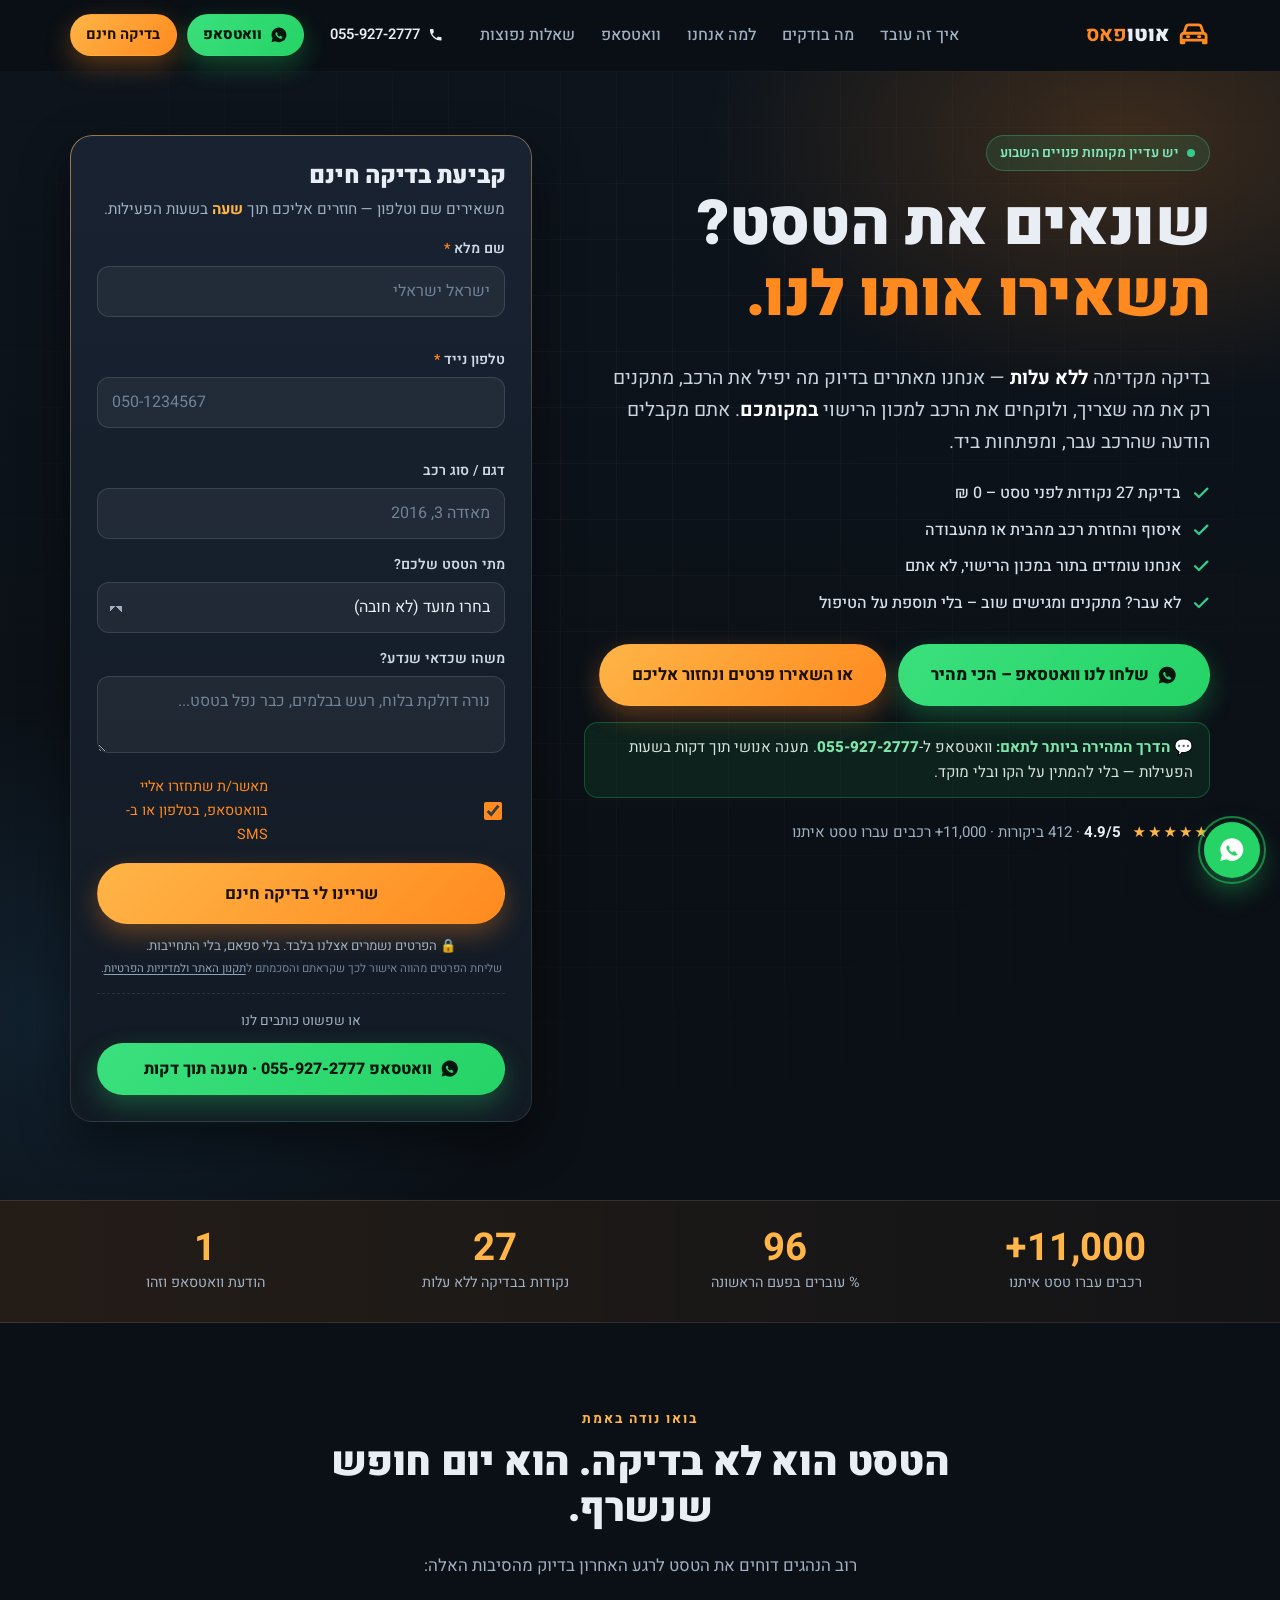
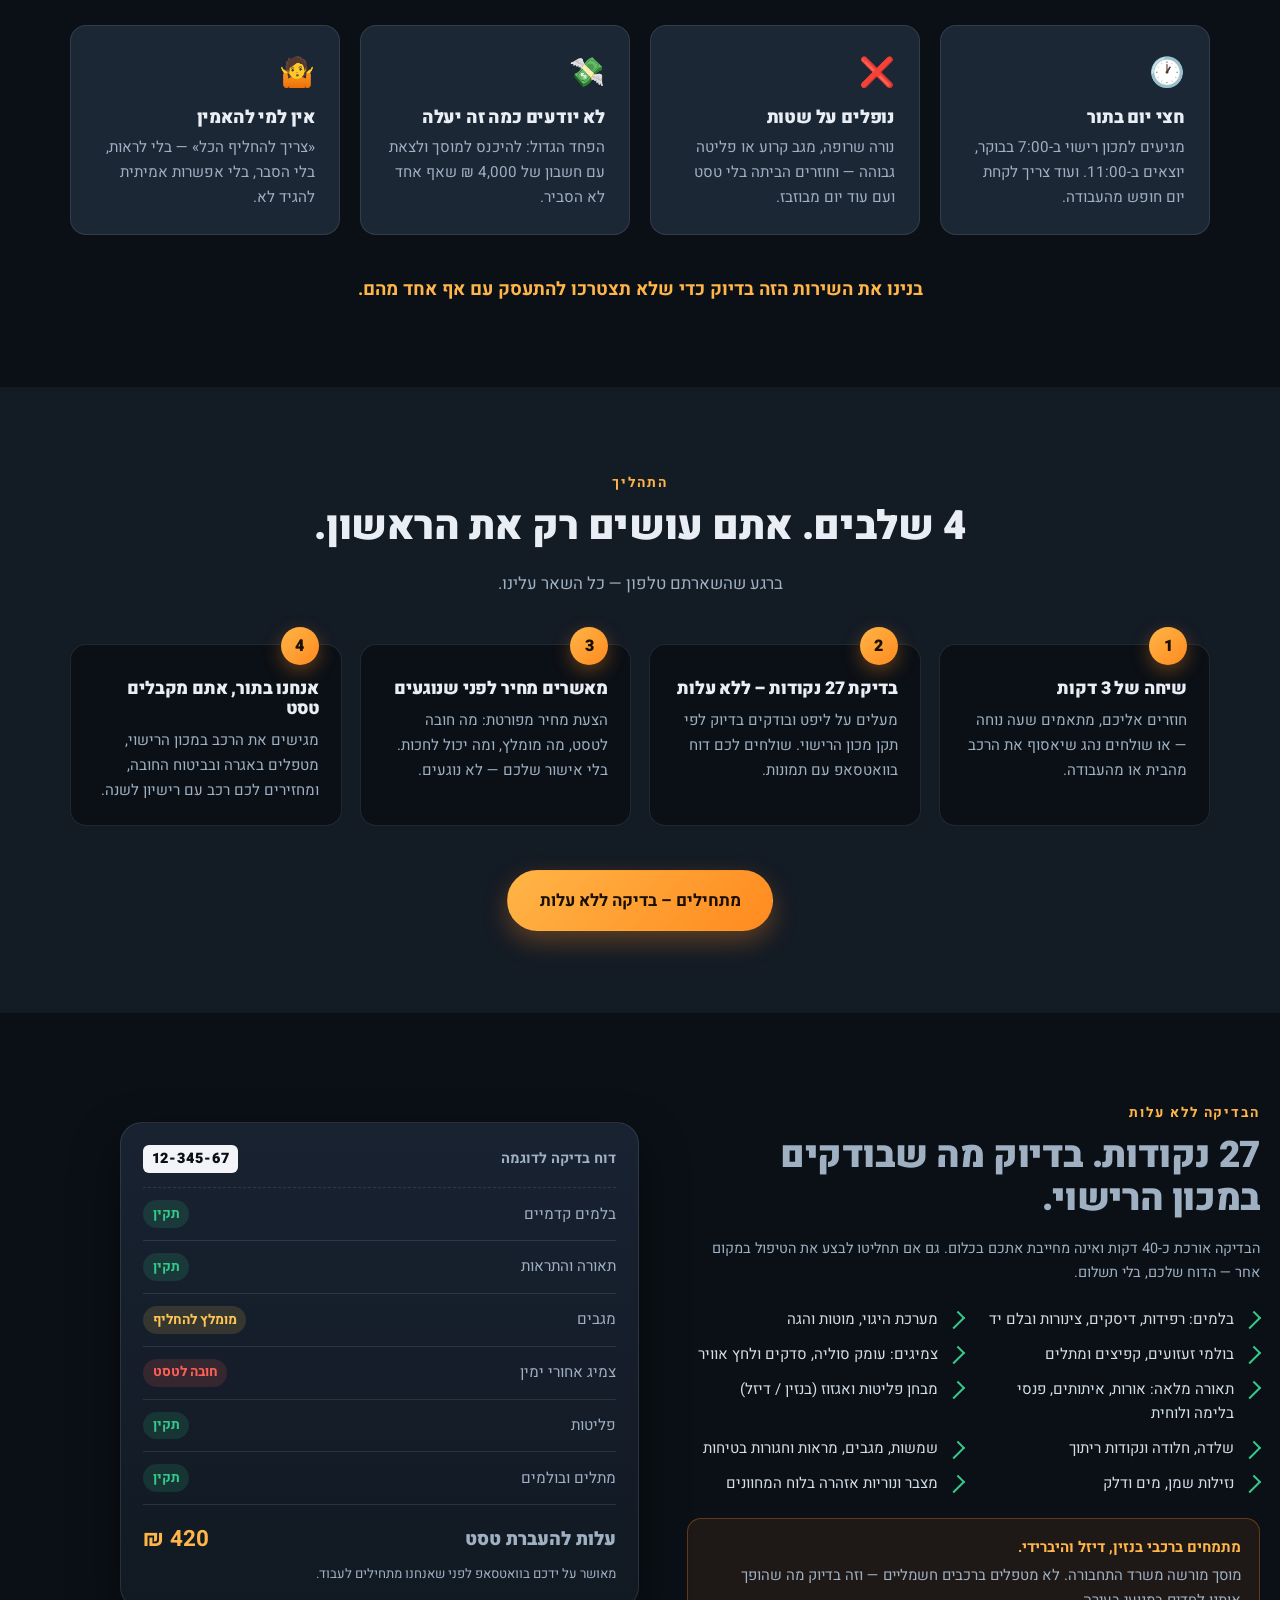
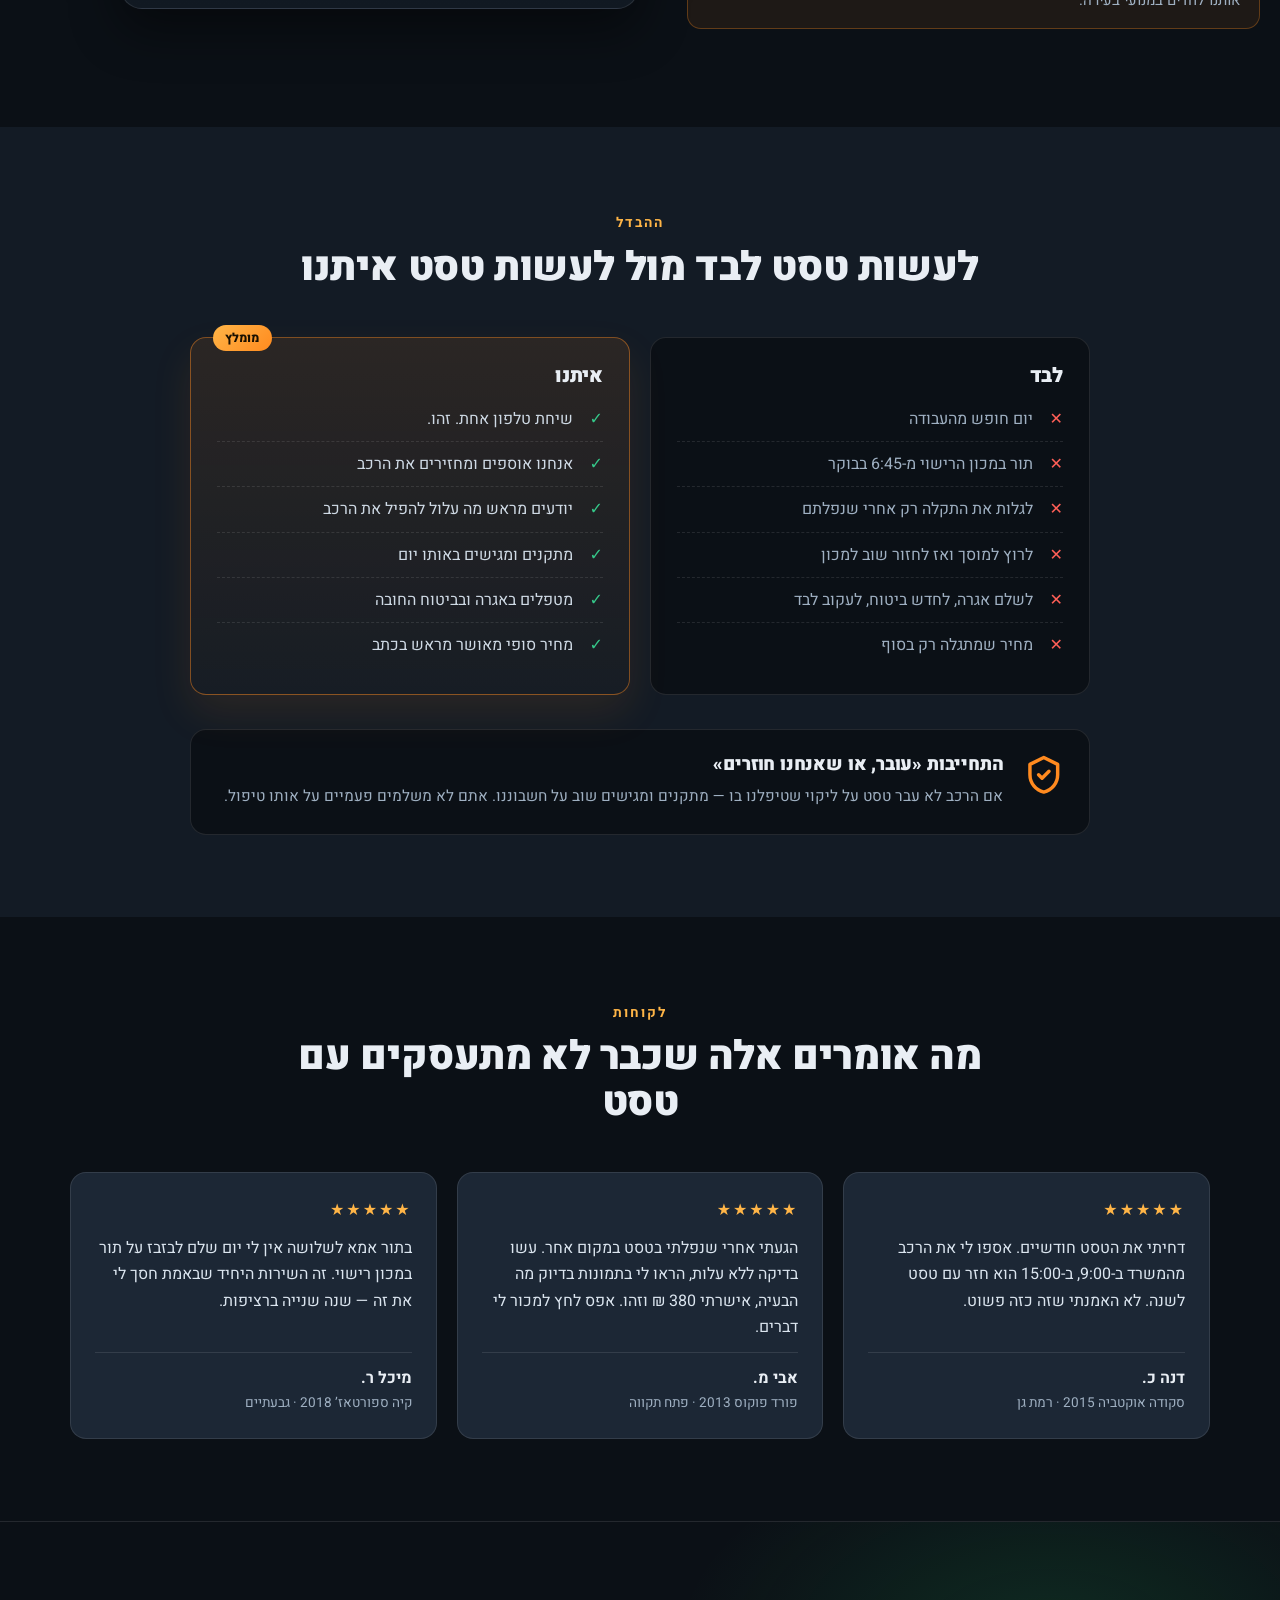
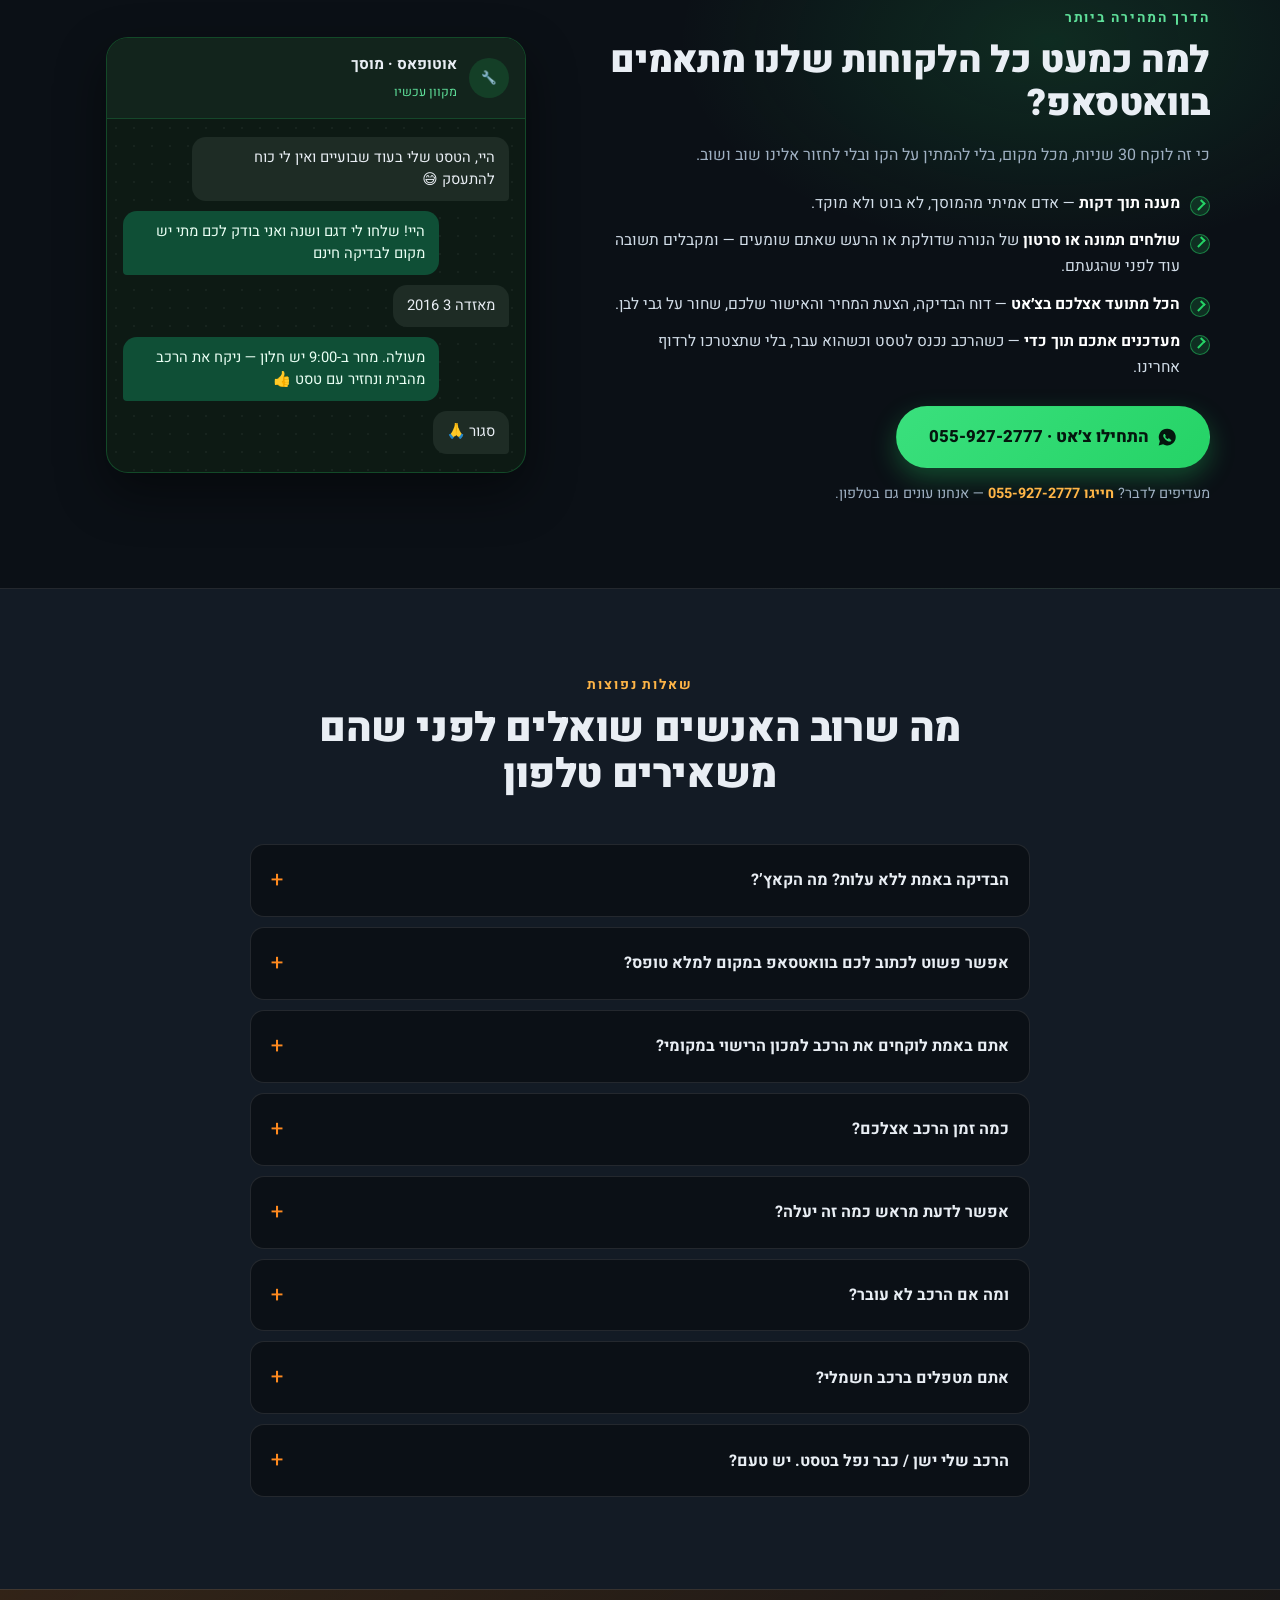
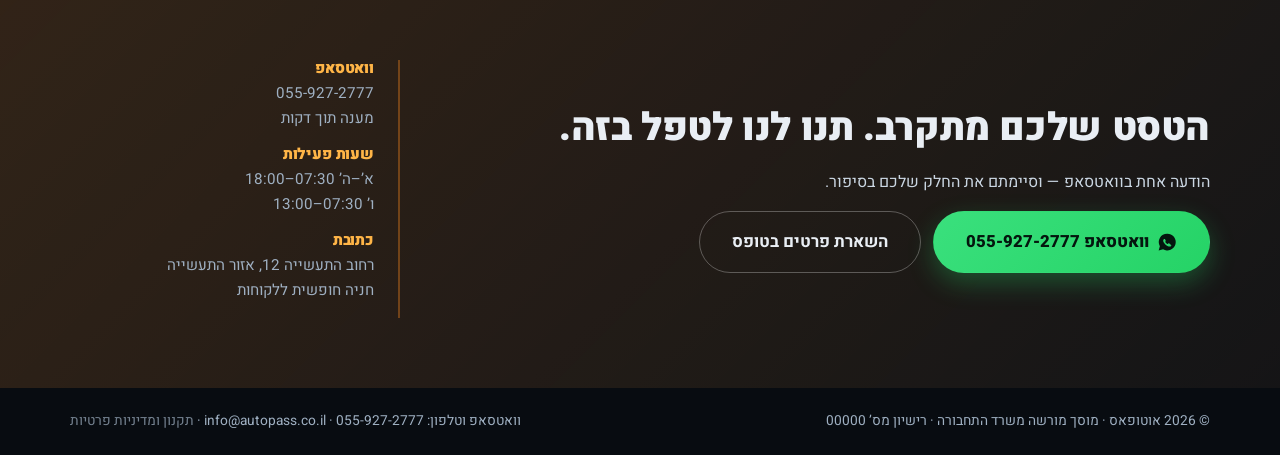
==== index.html @ b9b9d337 "תקנון ומדיניות פרטיות: מפעיל האתר כספק לידים בלבד - terms.html: 16 סעיפים — מהות השירות, היעדר יחסי " ====
<!DOCTYPE html>
<html lang="he" dir="rtl">
<head>
<meta charset="UTF-8">
<meta name="viewport" content="width=device-width, initial-scale=1.0">
<title>אוטופאס | מעבירים לך את הרכב טסט – בלי כאב ראש</title>
<meta name="description" content="בדיקה מקדימה לטסט ללא עלות. אנחנו מאתרים את התקלות, מתקנים ולוקחים את הרכב למכון הרישוי במקומך. אתה רק מקבל הודעה שהרכב עבר טסט.">
<link rel="canonical" href="https://carweb.online/">
<meta name="theme-color" content="#0b1016">
<meta property="og:title" content="אוטופאס | מעבירים לך את הרכב טסט – בלי כאב ראש">
<meta property="og:description" content="בדיקה מקדימה לטסט ללא עלות. אנחנו מטפלים בהכל, אתה מקבל רכב עם טסט לשנה.">
<meta property="og:type" content="website">
<meta property="og:locale" content="he_IL">
<meta property="og:url" content="https://carweb.online/">
<meta name="twitter:card" content="summary_large_image">
<link rel="preconnect" href="https://fonts.googleapis.com">
<link rel="preconnect" href="https://fonts.gstatic.com" crossorigin>
<link href="https://fonts.googleapis.com/css2?family=Heebo:wght@300;400;500;700;900&display=swap" rel="stylesheet">
<link rel="stylesheet" href="styles.css">
</head>
<body>

<!-- ===== HEADER ===== -->
<header class="header" id="header">
  <div class="container header__inner">
    <a href="#" class="logo" aria-label="אוטופאס - דף הבית">
      <svg class="logo__icon" viewBox="0 0 24 24" aria-hidden="true"><path d="M5 11l1.5-4.5A2 2 0 0 1 8.4 5h7.2a2 2 0 0 1 1.9 1.5L19 11m-14 0h14m-14 0a2 2 0 0 0-2 2v3h2m14-5a2 2 0 0 1 2 2v3h-2M5 16h14M5 16v2H3v-2m16 0v2h2v-2M7.5 13.5h1m7 0h1"/></svg>
      <span class="logo__text">אוטו<b>פאס</b></span>
    </a>
    <nav class="nav" id="nav">
      <a href="#how">איך זה עובד</a>
      <a href="#check">מה בודקים</a>
      <a href="#why">למה אנחנו</a>
      <a href="#whatsapp">וואטסאפ</a>
      <a href="#faq">שאלות נפוצות</a>
    </nav>
    <div class="header__actions">
      <a href="tel:+972559272777" class="btn btn--ghost btn--sm">
        <svg viewBox="0 0 24 24" aria-hidden="true"><path d="M6.6 10.8a15 15 0 0 0 6.6 6.6l2.2-2.2a1 1 0 0 1 1-.24 11.4 11.4 0 0 0 3.6.58 1 1 0 0 1 1 1V20a1 1 0 0 1-1 1A17 17 0 0 1 3 4a1 1 0 0 1 1-1h3.5a1 1 0 0 1 1 1c0 1.25.2 2.46.57 3.6a1 1 0 0 1-.25 1z"/></svg>
        055-927-2777
      </a>
      <a href="https://wa.me/972559272777?text=%D7%94%D7%99%D7%99%2C%20%D7%90%D7%A9%D7%9E%D7%97%20%D7%9C%D7%AA%D7%90%D7%9D%20%D7%91%D7%93%D7%99%D7%A7%D7%94%20%D7%9C%D7%A4%D7%A0%D7%99%20%D7%98%D7%A1%D7%98" target="_blank" rel="noopener" class="btn btn--wa btn--sm">
        <svg viewBox="0 0 24 24" aria-hidden="true"><path d="M12 2a10 10 0 0 0-8.6 15L2 22l5.2-1.4A10 10 0 1 0 12 2zm5.3 14.1c-.2.6-1.3 1.2-1.8 1.2-.5.1-1 .1-1.7-.1-.4-.1-.9-.3-1.5-.6a11 11 0 0 1-4.2-4c-.3-.5-.7-1.2-.7-2.2s.5-1.5.7-1.7c.2-.2.4-.3.6-.3h.5c.2 0 .4 0 .5.4l.7 1.7c.1.2 0 .4-.1.5l-.3.4c-.1.1-.2.3-.1.5.3.5.7 1.1 1.2 1.5.6.5 1.1.7 1.4.9.2.1.4.1.5-.1l.6-.7c.1-.2.3-.2.5-.1l1.6.8c.2.1.4.2.4.3.1.2.1.6-.1 1z"/></svg>
        וואטסאפ
      </a>
      <a href="#lead" class="btn btn--primary btn--sm">בדיקה חינם</a>
      <button class="nav-toggle" id="navToggle" aria-label="תפריט" aria-expanded="false"><span></span><span></span><span></span></button>
    </div>
  </div>
</header>

<!-- ===== HERO ===== -->
<section class="hero">
  <div class="hero__bg" aria-hidden="true"></div>
  <div class="container hero__inner">
    <div class="hero__copy">
      <span class="pill"><span class="pill__dot"></span> יש עדיין מקומות פנויים השבוע</span>
      <h1>שונאים את הטסט?<br><span class="hl">תשאירו אותו לנו.</span></h1>
      <p class="hero__sub">
        בדיקה מקדימה <b>ללא עלות</b> — אנחנו מאתרים בדיוק מה יפיל את הרכב, מתקנים רק את מה שצריך,
        ולוקחים את הרכב למכון הרישוי <b>במקומכם</b>. אתם מקבלים הודעה שהרכב עבר, ומפתחות ביד.
      </p>
      <ul class="hero__bullets">
        <li><svg viewBox="0 0 24 24" aria-hidden="true"><path d="M20 6L9 17l-5-5"/></svg> בדיקת 27 נקודות לפני טסט – 0 ₪</li>
        <li><svg viewBox="0 0 24 24" aria-hidden="true"><path d="M20 6L9 17l-5-5"/></svg> איסוף והחזרת רכב מהבית או מהעבודה</li>
        <li><svg viewBox="0 0 24 24" aria-hidden="true"><path d="M20 6L9 17l-5-5"/></svg> אנחנו עומדים בתור במכון הרישוי, לא אתם</li>
        <li><svg viewBox="0 0 24 24" aria-hidden="true"><path d="M20 6L9 17l-5-5"/></svg> לא עבר? מתקנים ומגישים שוב – בלי תוספת על הטיפול</li>
      </ul>
      <div class="hero__cta">
        <a href="https://wa.me/972559272777?text=%D7%94%D7%99%D7%99%2C%20%D7%90%D7%A9%D7%9E%D7%97%20%D7%9C%D7%AA%D7%90%D7%9D%20%D7%91%D7%93%D7%99%D7%A7%D7%94%20%D7%9C%D7%A4%D7%A0%D7%99%20%D7%98%D7%A1%D7%98" target="_blank" rel="noopener" class="btn btn--wa btn--lg">
          <svg viewBox="0 0 24 24" aria-hidden="true"><path d="M12 2a10 10 0 0 0-8.6 15L2 22l5.2-1.4A10 10 0 1 0 12 2zm5.3 14.1c-.2.6-1.3 1.2-1.8 1.2-.5.1-1 .1-1.7-.1-.4-.1-.9-.3-1.5-.6a11 11 0 0 1-4.2-4c-.3-.5-.7-1.2-.7-2.2s.5-1.5.7-1.7c.2-.2.4-.3.6-.3h.5c.2 0 .4 0 .5.4l.7 1.7c.1.2 0 .4-.1.5l-.3.4c-.1.1-.2.3-.1.5.3.5.7 1.1 1.2 1.5.6.5 1.1.7 1.4.9.2.1.4.1.5-.1l.6-.7c.1-.2.3-.2.5-.1l1.6.8c.2.1.4.2.4.3.1.2.1.6-.1 1z"/></svg>
          שלחו לנו וואטסאפ – הכי מהיר
        </a>
        <a href="#lead" class="btn btn--primary btn--lg">או השאירו פרטים ונחזור אליכם</a>
      </div>
      <p class="hero__wa-note">
        💬 <b>הדרך המהירה ביותר לתאם:</b> וואטסאפ ל-<a href="https://wa.me/972559272777?text=%D7%94%D7%99%D7%99%2C%20%D7%90%D7%A9%D7%9E%D7%97%20%D7%9C%D7%AA%D7%90%D7%9D%20%D7%91%D7%93%D7%99%D7%A7%D7%94%20%D7%9C%D7%A4%D7%A0%D7%99%20%D7%98%D7%A1%D7%98" target="_blank" rel="noopener">055-927-2777</a>.
        מענה אנושי תוך דקות בשעות הפעילות — בלי להמתין על הקו ובלי מוקד.
      </p>
      <div class="hero__trust">
        <div class="stars" aria-label="דירוג 4.9 מתוך 5">★★★★★</div>
        <span><b>4.9/5</b> · 412 ביקורות · 11,000+ רכבים עברו טסט איתנו</span>
      </div>
    </div>

    <!-- LEAD FORM -->
    <div class="card-form" id="lead">
      <div class="card-form__head">
        <h2>קביעת בדיקה חינם</h2>
        <p>משאירים שם וטלפון — חוזרים אליכם תוך <b>שעה</b> בשעות הפעילות.</p>
      </div>
      <form id="leadForm" novalidate>
        <div class="field">
          <label for="name">שם מלא <span>*</span></label>
          <input type="text" id="name" name="name" placeholder="ישראל ישראלי" autocomplete="name" required>
          <small class="err" data-err="name"></small>
        </div>
        <div class="field">
          <label for="phone">טלפון נייד <span>*</span></label>
          <input type="tel" id="phone" name="phone" placeholder="050-1234567" inputmode="tel" autocomplete="tel" required>
          <small class="err" data-err="phone"></small>
        </div>
        <div class="field">
          <label for="car">דגם / סוג רכב</label>
          <input type="text" id="car" name="car" placeholder="מאזדה 3, 2016">
        </div>
        <div class="field">
          <label for="month">מתי הטסט שלכם?</label>
          <select id="month" name="month">
            <option value="">בחרו מועד (לא חובה)</option>
            <option>החודש – דחוף</option>
            <option>החודש הבא</option>
            <option>בעוד 2-3 חודשים</option>
            <option>לא זוכר/ת</option>
          </select>
        </div>
        <div class="field">
          <label for="notes">משהו שכדאי שנדע?</label>
          <textarea id="notes" name="notes" rows="2" placeholder="נורה דולקת בלוח, רעש בבלמים, כבר נפל בטסט..."></textarea>
        </div>
        <label class="check">
          <input type="checkbox" id="consent" name="consent" checked>
          <span>מאשר/ת שתחזרו אליי בוואטסאפ, בטלפון או ב-SMS</span>
        </label>
        <button type="submit" class="btn btn--primary btn--block btn--lg" id="submitBtn">
          <span class="btn__label">שריינו לי בדיקה חינם</span>
          <span class="spinner" aria-hidden="true"></span>
        </button>
        <p class="form-note">🔒 הפרטים נשמרים אצלנו בלבד. בלי ספאם, בלי התחייבות.</p>
        <p class="form-legal">שליחת הפרטים מהווה אישור לכך שקראתם והסכמתם ל<a href="terms.html">תקנון האתר ולמדיניות הפרטיות</a>.</p>
        <div class="or-wa">
          <span class="or-wa__sep">או שפשוט כותבים לנו</span>
          <a href="https://wa.me/972559272777?text=%D7%94%D7%99%D7%99%2C%20%D7%90%D7%A9%D7%9E%D7%97%20%D7%9C%D7%AA%D7%90%D7%9D%20%D7%91%D7%93%D7%99%D7%A7%D7%94%20%D7%9C%D7%A4%D7%A0%D7%99%20%D7%98%D7%A1%D7%98" target="_blank" rel="noopener" class="btn btn--wa btn--block">
            <svg viewBox="0 0 24 24" aria-hidden="true"><path d="M12 2a10 10 0 0 0-8.6 15L2 22l5.2-1.4A10 10 0 1 0 12 2zm5.3 14.1c-.2.6-1.3 1.2-1.8 1.2-.5.1-1 .1-1.7-.1-.4-.1-.9-.3-1.5-.6a11 11 0 0 1-4.2-4c-.3-.5-.7-1.2-.7-2.2s.5-1.5.7-1.7c.2-.2.4-.3.6-.3h.5c.2 0 .4 0 .5.4l.7 1.7c.1.2 0 .4-.1.5l-.3.4c-.1.1-.2.3-.1.5.3.5.7 1.1 1.2 1.5.6.5 1.1.7 1.4.9.2.1.4.1.5-.1l.6-.7c.1-.2.3-.2.5-.1l1.6.8c.2.1.4.2.4.3.1.2.1.6-.1 1z"/></svg>
            וואטסאפ 055-927-2777 · מענה תוך דקות
          </a>
        </div>
      </form>
      <div class="form-success" id="formSuccess" hidden>
        <div class="form-success__icon"><svg viewBox="0 0 24 24" aria-hidden="true"><path d="M20 6L9 17l-5-5"/></svg></div>
        <h3>קיבלנו! 🎉</h3>
        <p>נציג שלנו יחזור אליכם תוך שעה בשעות הפעילות לתיאום הבדיקה.<br><b>רוצים תשובה כבר עכשיו?</b> כתבו לנו בוואטסאפ ונענה תוך דקות.</p>
        <a href="https://wa.me/972559272777?text=%D7%94%D7%99%D7%99%2C%20%D7%94%D7%A9%D7%90%D7%A8%D7%AA%D7%99%20%D7%A4%D7%A8%D7%98%D7%99%D7%9D%20%D7%91%D7%90%D7%AA%D7%A8%20%D7%95%D7%90%D7%A9%D7%9E%D7%97%20%D7%9C%D7%96%D7%A8%D7%96" target="_blank" rel="noopener" class="btn btn--wa btn--block">
          <svg viewBox="0 0 24 24" aria-hidden="true"><path d="M12 2a10 10 0 0 0-8.6 15L2 22l5.2-1.4A10 10 0 1 0 12 2zm5.3 14.1c-.2.6-1.3 1.2-1.8 1.2-.5.1-1 .1-1.7-.1-.4-.1-.9-.3-1.5-.6a11 11 0 0 1-4.2-4c-.3-.5-.7-1.2-.7-2.2s.5-1.5.7-1.7c.2-.2.4-.3.6-.3h.5c.2 0 .4 0 .5.4l.7 1.7c.1.2 0 .4-.1.5l-.3.4c-.1.1-.2.3-.1.5.3.5.7 1.1 1.2 1.5.6.5 1.1.7 1.4.9.2.1.4.1.5-.1l.6-.7c.1-.2.3-.2.5-.1l1.6.8c.2.1.4.2.4.3.1.2.1.6-.1 1z"/></svg>
          פתחו איתנו צ׳אט בוואטסאפ
        </a>
        <button class="btn btn--outline btn--sm" id="resetForm">שליחת פנייה נוספת</button>
      </div>
    </div>
  </div>
</section>

<!-- ===== TRUST BAR ===== -->
<section class="trustbar">
  <div class="container trustbar__grid">
    <div class="stat"><b data-count="11000">0</b><span>רכבים עברו טסט איתנו</span></div>
    <div class="stat"><b data-count="96">0</b><span>% עוברים בפעם הראשונה</span></div>
    <div class="stat"><b data-count="27">0</b><span>נקודות בבדיקה ללא עלות</span></div>
    <div class="stat"><b data-count="1">0</b><span>הודעת וואטסאפ וזהו</span></div>
  </div>
</section>

<!-- ===== PAIN ===== -->
<section class="section" id="pain">
  <div class="container">
    <div class="section__head">
      <span class="eyebrow">בואו נודה באמת</span>
      <h2>הטסט הוא לא בדיקה. הוא יום חופש שנשרף.</h2>
      <p>רוב הנהגים דוחים את הטסט לרגע האחרון בדיוק מהסיבות האלה:</p>
    </div>
    <div class="grid grid--4 reveal">
      <div class="pain-card">
        <span class="pain-card__emoji">🕐</span>
        <h3>חצי יום בתור</h3>
        <p>מגיעים למכון רישוי ב-7:00 בבוקר, יוצאים ב-11:00. ועוד צריך לקחת יום חופש מהעבודה.</p>
      </div>
      <div class="pain-card">
        <span class="pain-card__emoji">❌</span>
        <h3>נופלים על שטות</h3>
        <p>נורה שרופה, מגב קרוע או פליטה גבוהה — וחוזרים הביתה בלי טסט ועם עוד יום מבוזבז.</p>
      </div>
      <div class="pain-card">
        <span class="pain-card__emoji">💸</span>
        <h3>לא יודעים כמה זה יעלה</h3>
        <p>הפחד הגדול: להיכנס למוסך ולצאת עם חשבון של 4,000 ₪ שאף אחד לא הסביר.</p>
      </div>
      <div class="pain-card">
        <span class="pain-card__emoji">🤷</span>
        <h3>אין למי להאמין</h3>
        <p>&laquo;צריך להחליף הכל&raquo; — בלי לראות, בלי הסבר, בלי אפשרות אמיתית להגיד לא.</p>
      </div>
    </div>
    <p class="pain-punch">בנינו את השירות הזה בדיוק כדי שלא תצטרכו להתעסק עם אף אחד מהם.</p>
  </div>
</section>

<!-- ===== HOW IT WORKS ===== -->
<section class="section section--alt" id="how">
  <div class="container">
    <div class="section__head">
      <span class="eyebrow">התהליך</span>
      <h2>4 שלבים. אתם עושים רק את הראשון.</h2>
      <p>ברגע שהשארתם טלפון — כל השאר עלינו.</p>
    </div>
    <ol class="steps reveal">
      <li class="step">
        <span class="step__num">1</span>
        <h3>שיחה של 3 דקות</h3>
        <p>חוזרים אליכם, מתאמים שעה נוחה — או שולחים נהג שיאסוף את הרכב מהבית או מהעבודה.</p>
      </li>
      <li class="step">
        <span class="step__num">2</span>
        <h3>בדיקת 27 נקודות – ללא עלות</h3>
        <p>מעלים על ליפט ובודקים בדיוק לפי תקן מכון הרישוי. שולחים לכם דוח בוואטסאפ עם תמונות.</p>
      </li>
      <li class="step">
        <span class="step__num">3</span>
        <h3>מאשרים מחיר לפני שנוגעים</h3>
        <p>הצעת מחיר מפורטת: מה חובה לטסט, מה מומלץ, ומה יכול לחכות. בלי אישור שלכם — לא נוגעים.</p>
      </li>
      <li class="step">
        <span class="step__num">4</span>
        <h3>אנחנו בתור, אתם מקבלים טסט</h3>
        <p>מגישים את הרכב במכון הרישוי, מטפלים באגרה ובביטוח החובה, ומחזירים לכם רכב עם רישיון לשנה.</p>
      </li>
    </ol>
    <div class="center"><a href="#lead" class="btn btn--primary btn--lg">מתחילים – בדיקה ללא עלות</a></div>
  </div>
</section>

<!-- ===== WHAT WE CHECK ===== -->
<section class="section" id="check">
  <div class="container check">
    <div class="check__copy">
      <span class="eyebrow">הבדיקה ללא עלות</span>
      <h2>27 נקודות. בדיוק מה שבודקים במכון הרישוי.</h2>
      <p>הבדיקה אורכת כ-40 דקות ואינה מחייבת אתכם בכלום. גם אם תחליטו לבצע את הטיפול במקום אחר — הדוח שלכם, בלי תשלום.</p>
      <ul class="check__list">
        <li>בלמים: רפידות, דיסקים, צינורות ובלם יד</li>
        <li>מערכת היגוי, מוטות והגה</li>
        <li>בולמי זעזועים, קפיצים ומתלים</li>
        <li>צמיגים: עומק סוליה, סדקים ולחץ אוויר</li>
        <li>תאורה מלאה: אורות, איתותים, פנסי בלימה ולוחית</li>
        <li>מבחן פליטות ואגזוז (בנזין / דיזל)</li>
        <li>שלדה, חלודה ונקודות ריתוך</li>
        <li>שמשות, מגבים, מראות וחגורות בטיחות</li>
        <li>נזילות שמן, מים ודלק</li>
        <li>מצבר ונוריות אזהרה בלוח המחוונים</li>
      </ul>
      <div class="badge-note">
        <b>מתמחים ברכבי בנזין, דיזל והיברידי.</b>
        <span>מוסך מורשה משרד התחבורה. לא מטפלים ברכבים חשמליים — וזה בדיוק מה שהופך אותנו לחדים במנועי בעירה.</span>
      </div>
    </div>
    <div class="check__panel">
      <div class="report">
        <div class="report__head">
          <span>דוח בדיקה לדוגמה</span>
          <span class="report__plate">12-345-67</span>
        </div>
        <div class="report__row report__row--ok"><span>בלמים קדמיים</span><b>תקין</b></div>
        <div class="report__row report__row--ok"><span>תאורה והתראות</span><b>תקין</b></div>
        <div class="report__row report__row--warn"><span>מגבים</span><b>מומלץ להחליף</b></div>
        <div class="report__row report__row--bad"><span>צמיג אחורי ימין</span><b>חובה לטסט</b></div>
        <div class="report__row report__row--ok"><span>פליטות</span><b>תקין</b></div>
        <div class="report__row report__row--ok"><span>מתלים ובולמים</span><b>תקין</b></div>
        <div class="report__total">
          <span>עלות להעברת טסט</span>
          <b>420 ₪</b>
        </div>
        <p class="report__note">מאושר על ידכם בוואטסאפ לפני שאנחנו מתחילים לעבוד.</p>
      </div>
    </div>
  </div>
</section>

<!-- ===== COMPARE / WHY ===== -->
<section class="section section--alt" id="why">
  <div class="container">
    <div class="section__head">
      <span class="eyebrow">ההבדל</span>
      <h2>לעשות טסט לבד מול לעשות טסט איתנו</h2>
    </div>
    <div class="compare reveal">
      <div class="compare__col compare__col--bad">
        <h3>לבד</h3>
        <ul>
          <li>יום חופש מהעבודה</li>
          <li>תור במכון הרישוי מ-6:45 בבוקר</li>
          <li>לגלות את התקלה רק אחרי שנפלתם</li>
          <li>לרוץ למוסך ואז לחזור שוב למכון</li>
          <li>לשלם אגרה, לחדש ביטוח, לעקוב לבד</li>
          <li>מחיר שמתגלה רק בסוף</li>
        </ul>
      </div>
      <div class="compare__col compare__col--good">
        <span class="compare__tag">מומלץ</span>
        <h3>איתנו</h3>
        <ul>
          <li>שיחת טלפון אחת. זהו.</li>
          <li>אנחנו אוספים ומחזירים את הרכב</li>
          <li>יודעים מראש מה עלול להפיל את הרכב</li>
          <li>מתקנים ומגישים באותו יום</li>
          <li>מטפלים באגרה ובביטוח החובה</li>
          <li>מחיר סופי מאושר מראש בכתב</li>
        </ul>
      </div>
    </div>
    <div class="guarantee">
      <svg viewBox="0 0 24 24" aria-hidden="true"><path d="M12 2l8 4v6c0 5-3.4 8.8-8 10-4.6-1.2-8-5-8-10V6z"/><path d="M9 12l2 2 4-4"/></svg>
      <div>
        <h3>התחייבות &laquo;עובר, או שאנחנו חוזרים&raquo;</h3>
        <p>אם הרכב לא עבר טסט על ליקוי שטיפלנו בו — מתקנים ומגישים שוב על חשבוננו. אתם לא משלמים פעמיים על אותו טיפול.</p>
      </div>
    </div>
  </div>
</section>

<!-- ===== TESTIMONIALS ===== -->
<section class="section" id="reviews">
  <div class="container">
    <div class="section__head">
      <span class="eyebrow">לקוחות</span>
      <h2>מה אומרים אלה שכבר לא מתעסקים עם טסט</h2>
    </div>
    <div class="grid grid--3 reveal">
      <figure class="quote">
        <div class="stars">★★★★★</div>
        <blockquote>דחיתי את הטסט חודשיים. אספו לי את הרכב מהמשרד ב-9:00, ב-15:00 הוא חזר עם טסט לשנה. לא האמנתי שזה כזה פשוט.</blockquote>
        <figcaption><b>דנה כ.</b><span>סקודה אוקטביה 2015 · רמת גן</span></figcaption>
      </figure>
      <figure class="quote">
        <div class="stars">★★★★★</div>
        <blockquote>הגעתי אחרי שנפלתי בטסט במקום אחר. עשו בדיקה ללא עלות, הראו לי בתמונות בדיוק מה הבעיה, אישרתי 380 ₪ וזהו. אפס לחץ למכור לי דברים.</blockquote>
        <figcaption><b>אבי מ.</b><span>פורד פוקוס 2013 · פתח תקווה</span></figcaption>
      </figure>
      <figure class="quote">
        <div class="stars">★★★★★</div>
        <blockquote>בתור אמא לשלושה אין לי יום שלם לבזבז על תור במכון רישוי. זה השירות היחיד שבאמת חסך לי את זה — שנה שנייה ברציפות.</blockquote>
        <figcaption><b>מיכל ר.</b><span>קיה ספורטאז&rsquo; 2018 · גבעתיים</span></figcaption>
      </figure>
    </div>
  </div>
</section>

<!-- ===== WHATSAPP ===== -->
<section class="section wa-section" id="whatsapp">
  <div class="container wa-band">
    <div class="wa-band__copy">
      <span class="eyebrow eyebrow--wa">הדרך המהירה ביותר</span>
      <h2>למה כמעט כל הלקוחות שלנו מתאמים בוואטסאפ?</h2>
      <p>כי זה לוקח 30 שניות, מכל מקום, בלי להמתין על הקו ובלי לחזור אלינו שוב ושוב.</p>
      <ul class="wa-band__list">
        <li><b>מענה תוך דקות</b> — אדם אמיתי מהמוסך, לא בוט ולא מוקד.</li>
        <li><b>שולחים תמונה או סרטון</b> של הנורה שדולקת או הרעש שאתם שומעים — ומקבלים תשובה עוד לפני שהגעתם.</li>
        <li><b>הכל מתועד אצלכם בצ׳אט</b> — דוח הבדיקה, הצעת המחיר והאישור שלכם, שחור על גבי לבן.</li>
        <li><b>מעדכנים אתכם תוך כדי</b> — כשהרכב נכנס לטסט וכשהוא עבר, בלי שתצטרכו לרדוף אחרינו.</li>
      </ul>
      <a href="https://wa.me/972559272777?text=%D7%94%D7%99%D7%99%2C%20%D7%90%D7%A9%D7%9E%D7%97%20%D7%9C%D7%AA%D7%90%D7%9D%20%D7%91%D7%93%D7%99%D7%A7%D7%94%20%D7%9C%D7%A4%D7%A0%D7%99%20%D7%98%D7%A1%D7%98" target="_blank" rel="noopener" class="btn btn--wa btn--lg">
        <svg viewBox="0 0 24 24" aria-hidden="true"><path d="M12 2a10 10 0 0 0-8.6 15L2 22l5.2-1.4A10 10 0 1 0 12 2zm5.3 14.1c-.2.6-1.3 1.2-1.8 1.2-.5.1-1 .1-1.7-.1-.4-.1-.9-.3-1.5-.6a11 11 0 0 1-4.2-4c-.3-.5-.7-1.2-.7-2.2s.5-1.5.7-1.7c.2-.2.4-.3.6-.3h.5c.2 0 .4 0 .5.4l.7 1.7c.1.2 0 .4-.1.5l-.3.4c-.1.1-.2.3-.1.5.3.5.7 1.1 1.2 1.5.6.5 1.1.7 1.4.9.2.1.4.1.5-.1l.6-.7c.1-.2.3-.2.5-.1l1.6.8c.2.1.4.2.4.3.1.2.1.6-.1 1z"/></svg>
        התחילו צ׳אט · 055-927-2777
      </a>
      <p class="wa-band__note">מעדיפים לדבר? <a href="tel:+972559272777">חייגו 055-927-2777</a> — אנחנו עונים גם בטלפון.</p>
    </div>

    <div class="wa-chat" aria-hidden="true">
      <div class="wa-chat__head">
        <span class="wa-chat__avatar">🔧</span>
        <div>
          <b>אוטופאס · מוסך</b>
          <span>מקוון עכשיו</span>
        </div>
      </div>
      <div class="wa-chat__body">
        <div class="bubble bubble--in">היי, הטסט שלי בעוד שבועיים ואין לי כוח להתעסק 😅</div>
        <div class="bubble bubble--out">היי! שלחו לי דגם ושנה ואני בודק לכם מתי יש מקום לבדיקה חינם</div>
        <div class="bubble bubble--in">מאזדה 3 2016</div>
        <div class="bubble bubble--out">מעולה. מחר ב-9:00 יש חלון — ניקח את הרכב מהבית ונחזיר עם טסט 👍</div>
        <div class="bubble bubble--in">סגור 🙏</div>
      </div>
    </div>
  </div>
</section>

<!-- ===== FAQ ===== -->
<section class="section section--alt" id="faq">
  <div class="container container--narrow">
    <div class="section__head">
      <span class="eyebrow">שאלות נפוצות</span>
      <h2>מה שרוב האנשים שואלים לפני שהם משאירים טלפון</h2>
    </div>
    <div class="faq">
      <details>
        <summary>הבדיקה באמת ללא עלות? מה הקאץ&rsquo;?</summary>
        <p>כן, 0 ₪ ובלי התחייבות. אנחנו מרוויחים רק אם תבחרו שנבצע את התיקון. אם תחליטו לקחת את הדוח וללכת למוסך אחר — זו זכותכם המלאה, והדוח נשאר שלכם.</p>
      </details>
      <details>
        <summary>אפשר פשוט לכתוב לכם בוואטסאפ במקום למלא טופס?</summary>
        <p>בהחלט, וזו גם הדרך הכי מהירה. שלחו הודעה ל-<a href="https://wa.me/972559272777?text=%D7%94%D7%99%D7%99%2C%20%D7%90%D7%A9%D7%9E%D7%97%20%D7%9C%D7%AA%D7%90%D7%9D%20%D7%91%D7%93%D7%99%D7%A7%D7%94%20%D7%9C%D7%A4%D7%A0%D7%99%20%D7%98%D7%A1%D7%98" target="_blank" rel="noopener">055-927-2777</a> עם דגם הרכב ושנת הייצור, ותקבלו מאיתנו מועד לבדיקה תוך דקות. אפשר גם לצרף תמונה של נורית אזהרה או סרטון של רעש חריג — נדע להגיד לכם מה זה עוד לפני שהגעתם.</p>
      </details>
      <details>
        <summary>אתם באמת לוקחים את הרכב למכון הרישוי במקומי?</summary>
        <p>כן. אנחנו מגישים את הרכב לטסט, עומדים בתור ומטפלים בבירוקרטיה, כולל תשלום האגרה וחידוש ביטוח החובה במידת הצורך. אתם מקבלים עדכון בוואטסאפ ברגע שהרכב עבר.</p>
      </details>
      <details>
        <summary>כמה זמן הרכב אצלכם?</summary>
        <p>ברוב המקרים יום עבודה אחד. בבדיקה בלבד — כ-40 דקות ואתם ממשיכים הלאה. אם נדרש חלק שצריך להזמין, נעדכן מראש בזמן המדויק.</p>
      </details>
      <details>
        <summary>אפשר לדעת מראש כמה זה יעלה?</summary>
        <p>תמיד. אחרי הבדיקה תקבלו הצעת מחיר מפורטת בוואטסאפ, מחולקת ל&laquo;חובה לטסט&raquo; ו&laquo;מומלץ אבל יכול לחכות&raquo;. לא מתחילים לעבוד בלי אישור שלכם.</p>
      </details>
      <details>
        <summary>ומה אם הרכב לא עובר?</summary>
        <p>אם הרכב נפל על ליקוי שטיפלנו בו — מתקנים ומגישים שוב בלי חיוב נוסף על אותו טיפול. אם התגלה ליקוי חדש שלא היה בבדיקה, נעדכן ונאשר איתכם לפני כל פעולה.</p>
      </details>
      <details>
        <summary>אתם מטפלים ברכב חשמלי?</summary>
        <p>לא. אנחנו מתמחים ברכבי בנזין, דיזל והיברידי בלבד — וזה בדיוק מה שמאפשר לנו להיות מדויקים ומהירים במנועי בעירה.</p>
      </details>
      <details>
        <summary>הרכב שלי ישן / כבר נפל בטסט. יש טעם?</summary>
        <p>דווקא אז הכי כדאי. רוב הרכבים שנופלים, נופלים על ליקויים זולים לתיקון. נעשה בדיקה ללא עלות ונגיד לכם בכנות אם שווה להשקיע — גם אם התשובה היא &laquo;לא&raquo;.</p>
      </details>
    </div>
  </div>
</section>

<!-- ===== FINAL CTA ===== -->
<section class="finalcta">
  <div class="container finalcta__inner">
    <div>
      <h2>הטסט שלכם מתקרב. תנו לנו לטפל בזה.</h2>
      <p>הודעה אחת בוואטסאפ — וסיימתם את החלק שלכם בסיפור.</p>
      <div class="finalcta__actions">
        <a href="https://wa.me/972559272777?text=%D7%94%D7%99%D7%99%2C%20%D7%90%D7%A9%D7%9E%D7%97%20%D7%9C%D7%AA%D7%90%D7%9D%20%D7%91%D7%93%D7%99%D7%A7%D7%94%20%D7%9C%D7%A4%D7%A0%D7%99%20%D7%98%D7%A1%D7%98" class="btn btn--wa btn--lg" target="_blank" rel="noopener">
          <svg viewBox="0 0 24 24" aria-hidden="true"><path d="M12 2a10 10 0 0 0-8.6 15L2 22l5.2-1.4A10 10 0 1 0 12 2zm5.3 14.1c-.2.6-1.3 1.2-1.8 1.2-.5.1-1 .1-1.7-.1-.4-.1-.9-.3-1.5-.6a11 11 0 0 1-4.2-4c-.3-.5-.7-1.2-.7-2.2s.5-1.5.7-1.7c.2-.2.4-.3.6-.3h.5c.2 0 .4 0 .5.4l.7 1.7c.1.2 0 .4-.1.5l-.3.4c-.1.1-.2.3-.1.5.3.5.7 1.1 1.2 1.5.6.5 1.1.7 1.4.9.2.1.4.1.5-.1l.6-.7c.1-.2.3-.2.5-.1l1.6.8c.2.1.4.2.4.3.1.2.1.6-.1 1z"/></svg>
          וואטסאפ 055-927-2777
        </a>
        <a href="#lead" class="btn btn--outline btn--lg">השארת פרטים בטופס</a>
      </div>
    </div>
    <div class="finalcta__hours">
      <h3>וואטסאפ</h3>
      <p><a href="https://wa.me/972559272777?text=%D7%94%D7%99%D7%99%2C%20%D7%90%D7%A9%D7%9E%D7%97%20%D7%9C%D7%AA%D7%90%D7%9D%20%D7%91%D7%93%D7%99%D7%A7%D7%94%20%D7%9C%D7%A4%D7%A0%D7%99%20%D7%98%D7%A1%D7%98" target="_blank" rel="noopener">055-927-2777</a><br>מענה תוך דקות</p>
      <h3>שעות פעילות</h3>
      <p>א&rsquo;–ה&rsquo; 07:30–18:00<br>ו&rsquo; 07:30–13:00</p>
      <h3>כתובת</h3>
      <p>רחוב התעשייה 12, אזור התעשייה<br>חניה חופשית ללקוחות</p>
    </div>
  </div>
</section>

<footer class="footer">
  <div class="container footer__inner">
    <span>© <span id="year">2026</span> אוטופאס · מוסך מורשה משרד התחבורה · רישיון מס&rsquo; 00000</span>
    <span>וואטסאפ וטלפון: <a href="tel:+972559272777">055-927-2777</a> · <a href="mailto:info@autopass.co.il">info@autopass.co.il</a> · <a href="terms.html" class="footer__legal">תקנון ומדיניות פרטיות</a></span>
  </div>
</footer>

<a class="wa-float" href="https://wa.me/972559272777?text=%D7%94%D7%99%D7%99%2C%20%D7%90%D7%A9%D7%9E%D7%97%20%D7%9C%D7%AA%D7%90%D7%9D%20%D7%91%D7%93%D7%99%D7%A7%D7%94%20%D7%9C%D7%A4%D7%A0%D7%99%20%D7%98%D7%A1%D7%98" target="_blank" rel="noopener" aria-label="שליחת הודעה בוואטסאפ">
  <svg viewBox="0 0 24 24" aria-hidden="true"><path d="M12 2a10 10 0 0 0-8.6 15L2 22l5.2-1.4A10 10 0 1 0 12 2zm5.3 14.1c-.2.6-1.3 1.2-1.8 1.2-.5.1-1 .1-1.7-.1-.4-.1-.9-.3-1.5-.6a11 11 0 0 1-4.2-4c-.3-.5-.7-1.2-.7-2.2s.5-1.5.7-1.7c.2-.2.4-.3.6-.3h.5c.2 0 .4 0 .5.4l.7 1.7c.1.2 0 .4-.1.5l-.3.4c-.1.1-.2.3-.1.5.3.5.7 1.1 1.2 1.5.6.5 1.1.7 1.4.9.2.1.4.1.5-.1l.6-.7c.1-.2.3-.2.5-.1l1.6.8c.2.1.4.2.4.3.1.2.1.6-.1 1z"/></svg>
</a>

<div class="mobile-bar">
  <a href="https://wa.me/972559272777?text=%D7%94%D7%99%D7%99%2C%20%D7%90%D7%A9%D7%9E%D7%97%20%D7%9C%D7%AA%D7%90%D7%9D%20%D7%91%D7%93%D7%99%D7%A7%D7%94%20%D7%9C%D7%A4%D7%A0%D7%99%20%D7%98%D7%A1%D7%98" target="_blank" rel="noopener" class="btn btn--wa mobile-bar__main">
    <svg viewBox="0 0 24 24" aria-hidden="true"><path d="M12 2a10 10 0 0 0-8.6 15L2 22l5.2-1.4A10 10 0 1 0 12 2zm5.3 14.1c-.2.6-1.3 1.2-1.8 1.2-.5.1-1 .1-1.7-.1-.4-.1-.9-.3-1.5-.6a11 11 0 0 1-4.2-4c-.3-.5-.7-1.2-.7-2.2s.5-1.5.7-1.7c.2-.2.4-.3.6-.3h.5c.2 0 .4 0 .5.4l.7 1.7c.1.2 0 .4-.1.5l-.3.4c-.1.1-.2.3-.1.5.3.5.7 1.1 1.2 1.5.6.5 1.1.7 1.4.9.2.1.4.1.5-.1l.6-.7c.1-.2.3-.2.5-.1l1.6.8c.2.1.4.2.4.3.1.2.1.6-.1 1z"/></svg>
    וואטסאפ · מענה מיידי
  </a>
  <a href="tel:+972559272777" class="btn btn--outline" aria-label="חייגו 055-927-2777">📞</a>
  <a href="#lead" class="btn btn--primary">בדיקה חינם</a>
</div>

<script src="script.js"></script>
</body>
</html>
---- styles.css ----
/* ==========  AutoPass landing page  ========== */
:root{
  --ink:#0b1016;
  --ink-2:#131b25;
  --ink-3:#1c2735;
  --line:rgba(255,255,255,.10);
  --txt:#e9eef4;
  --txt-mute:#9fb0c2;
  --brand:#ff8a1f;
  --brand-2:#ffb547;
  --brand-ink:#1a1000;
  --ok:#35c98a;
  --warn:#ffc555;
  --bad:#ff5f57;
  --radius:16px;
  --radius-lg:22px;
  --shadow:0 20px 50px rgba(0,0,0,.45);
  --max:1180px;
}

*{box-sizing:border-box}
html{scroll-behavior:smooth}
body{
  margin:0;
  font-family:"Heebo",system-ui,"Segoe UI",Arial,sans-serif;
  background:var(--ink);
  color:var(--txt);
  line-height:1.65;
  -webkit-font-smoothing:antialiased;
}
img{max-width:100%}
a{color:inherit;text-decoration:none}
h1,h2,h3{line-height:1.15;margin:0 0 .5em;font-weight:900;letter-spacing:-.01em}
p{margin:0 0 1em}
ul,ol{margin:0;padding:0;list-style:none}
svg{width:1em;height:1em;fill:none;stroke:currentColor;stroke-width:2;stroke-linecap:round;stroke-linejoin:round}

.container{width:100%;max-width:var(--max);margin-inline:auto;padding-inline:20px}
.container--narrow{max-width:820px}
.center{text-align:center}
.eyebrow{
  display:inline-block;color:var(--brand-2);font-weight:700;font-size:.85rem;
  letter-spacing:.14em;margin-bottom:.6rem;
}
.hl{color:var(--brand)}

/* ---------- buttons ---------- */
.btn{
  --bg:transparent;--fg:var(--txt);--bd:transparent;
  display:inline-flex;align-items:center;justify-content:center;gap:.5em;
  background:var(--bg);color:var(--fg);border:1.5px solid var(--bd);
  padding:.75em 1.4em;border-radius:999px;font:inherit;font-weight:700;
  cursor:pointer;transition:transform .15s ease,box-shadow .2s ease,background .2s ease,opacity .2s;
  white-space:nowrap;
}
.btn svg{width:1.05em;height:1.05em;fill:currentColor;stroke:none}
.btn:hover{transform:translateY(-2px)}
.btn:active{transform:translateY(0)}
.btn--primary{
  --bg:linear-gradient(135deg,var(--brand-2),var(--brand));--fg:var(--brand-ink);
  box-shadow:0 10px 26px rgba(255,138,31,.32);
}
.btn--primary:hover{box-shadow:0 16px 34px rgba(255,138,31,.45)}
.btn--outline{--bd:rgba(255,255,255,.28);--fg:var(--txt)}
.btn--outline:hover{--bd:var(--brand);color:var(--brand-2)}
.btn--ghost{--fg:var(--txt);font-weight:600}
.btn--ghost:hover{color:var(--brand-2)}
.btn--sm{padding:.55em 1.05em;font-size:.92rem}
.btn--lg{padding:.95em 1.9em;font-size:1.05rem}
.btn--block{width:100%}
.btn[disabled]{opacity:.65;cursor:default;transform:none}

/* ---------- header ---------- */
.header{
  position:sticky;top:0;z-index:60;
  background:rgba(11,16,22,.72);backdrop-filter:blur(14px);
  border-bottom:1px solid transparent;transition:border-color .3s,background .3s;
}
.header.is-stuck{border-bottom-color:var(--line);background:rgba(11,16,22,.94)}
.header__inner{display:flex;align-items:center;gap:20px;height:70px}
.logo{display:flex;align-items:center;gap:.5rem;font-size:1.3rem;font-weight:900}
.logo__icon{width:1.6em;height:1.6em;color:var(--brand)}
.logo__text b{color:var(--brand)}
.nav{display:flex;gap:26px;margin-inline-start:auto;font-weight:500;color:var(--txt-mute)}
.nav a{position:relative;padding:4px 0;transition:color .2s}
.nav a:hover{color:var(--txt)}
.nav a::after{content:"";position:absolute;inset-inline:0;bottom:0;height:2px;background:var(--brand);transform:scaleX(0);transition:transform .2s}
.nav a:hover::after{transform:scaleX(1)}
.header__actions{display:flex;align-items:center;gap:10px;margin-inline-start:auto}
.nav+.header__actions{margin-inline-start:0}
.nav-toggle{display:none;flex-direction:column;gap:5px;background:none;border:0;padding:8px;cursor:pointer}
.nav-toggle span{display:block;width:22px;height:2px;background:var(--txt);border-radius:2px;transition:.25s}
.nav-toggle[aria-expanded="true"] span:nth-child(1){transform:translateY(7px) rotate(45deg)}
.nav-toggle[aria-expanded="true"] span:nth-child(2){opacity:0}
.nav-toggle[aria-expanded="true"] span:nth-child(3){transform:translateY(-7px) rotate(-45deg)}

/* ---------- hero ---------- */
.hero{position:relative;overflow:hidden;padding:64px 0 78px}
.hero__bg{
  position:absolute;inset:0;z-index:0;
  background:
    radial-gradient(680px 420px at 88% 6%,rgba(255,138,31,.20),transparent 62%),
    radial-gradient(760px 520px at 6% 84%,rgba(53,140,201,.14),transparent 60%),
    linear-gradient(180deg,#0d141c,#0b1016 70%);
}
.hero__bg::after{
  content:"";position:absolute;inset:0;opacity:.35;
  background-image:linear-gradient(var(--line) 1px,transparent 1px),linear-gradient(90deg,var(--line) 1px,transparent 1px);
  background-size:56px 56px;
  mask-image:radial-gradient(circle at 50% 30%,#000,transparent 78%);
}
.hero__inner{position:relative;z-index:1;display:grid;grid-template-columns:1.15fr .85fr;gap:52px;align-items:start}
.pill{
  display:inline-flex;align-items:center;gap:.5rem;
  background:rgba(53,201,138,.12);border:1px solid rgba(53,201,138,.35);
  color:#7fe6bb;font-size:.86rem;font-weight:600;padding:.4em 1em;border-radius:999px;margin-bottom:18px;
}
.pill__dot{width:8px;height:8px;border-radius:50%;background:var(--ok);animation:pulse 1.8s infinite}
@keyframes pulse{0%,100%{opacity:1;transform:scale(1)}50%{opacity:.35;transform:scale(.75)}}
.hero h1{font-size:clamp(2.3rem,5.2vw,3.9rem)}
.hero__sub{font-size:clamp(1.02rem,1.5vw,1.2rem);color:#c8d4e0;max-width:56ch}
.hero__sub b{color:#fff}
.hero__bullets{display:grid;gap:10px;margin:22px 0 28px}
.hero__bullets li{display:flex;align-items:center;gap:.65rem;color:#d4dfea;font-weight:500}
.hero__bullets svg{flex:0 0 auto;width:1.15em;height:1.15em;color:var(--ok);stroke-width:3}
.hero__cta{display:flex;gap:12px;flex-wrap:wrap}
.hero__trust{display:flex;align-items:center;gap:.7rem;margin-top:22px;color:var(--txt-mute);font-size:.94rem;flex-wrap:wrap}
.hero__trust b{color:var(--txt)}
.stars{color:var(--brand-2);letter-spacing:2px}

/* ---------- lead form card ---------- */
.card-form{
  position:relative;background:linear-gradient(180deg,#182231,#121a24);
  border:1px solid var(--line);border-radius:var(--radius-lg);
  padding:26px;box-shadow:var(--shadow);scroll-margin-top:90px;
}
.card-form::before{
  content:"";position:absolute;inset:-1px;border-radius:inherit;padding:1px;
  background:linear-gradient(160deg,rgba(255,181,71,.55),transparent 45%);
  -webkit-mask:linear-gradient(#000 0 0) content-box,linear-gradient(#000 0 0);
  -webkit-mask-composite:xor;mask-composite:exclude;pointer-events:none;
}
.card-form__head h2{font-size:1.5rem;margin-bottom:.3em}
.card-form__head p{color:var(--txt-mute);font-size:.95rem}
.card-form__head p b{color:var(--brand-2)}
.field{margin-bottom:14px}
.field-row{display:grid;grid-template-columns:1fr 1fr;gap:12px}
label{display:block;font-size:.88rem;font-weight:600;margin-bottom:6px;color:#cddaE6}
label span{color:var(--brand)}
input,select,textarea{
  width:100%;font:inherit;color:var(--txt);
  background:rgba(255,255,255,.05);border:1.5px solid rgba(255,255,255,.12);
  border-radius:12px;padding:.7em .9em;transition:border-color .2s,background .2s,box-shadow .2s;
}
textarea{resize:vertical;min-height:64px}
select{appearance:none;background-image:linear-gradient(45deg,transparent 50%,var(--txt-mute) 50%),linear-gradient(135deg,var(--txt-mute) 50%,transparent 50%);background-position:left 18px top 55%,left 12px top 55%;background-size:6px 6px;background-repeat:no-repeat}
input::placeholder,textarea::placeholder{color:#6f8296}
input:focus,select:focus,textarea:focus{
  outline:none;border-color:var(--brand);background:rgba(255,255,255,.08);
  box-shadow:0 0 0 4px rgba(255,138,31,.15);
}
input.invalid,textarea.invalid{border-color:var(--bad);box-shadow:0 0 0 4px rgba(255,95,87,.14)}
.err{display:block;color:#ff8f89;font-size:.8rem;min-height:1em;margin-top:4px}
.check{display:flex;align-items:center;gap:.55rem;margin:6px 0 16px;font-weight:400;font-size:.9rem;color:var(--txt-mute)}
.check input{width:18px;height:18px;accent-color:var(--brand);flex:0 0 auto}
.form-note{margin:12px 0 0;text-align:center;font-size:.82rem;color:var(--txt-mute)}
.spinner{display:none;width:1em;height:1em;border:2px solid rgba(0,0,0,.25);border-top-color:var(--brand-ink);border-radius:50%;animation:spin .7s linear infinite}
.is-loading .spinner{display:inline-block}
.is-loading .btn__label{opacity:.6}
@keyframes spin{to{transform:rotate(360deg)}}
.form-success{text-align:center;padding:18px 4px}
.form-success__icon{
  width:60px;height:60px;margin:0 auto 14px;border-radius:50%;
  display:grid;place-items:center;background:rgba(53,201,138,.15);border:1px solid rgba(53,201,138,.4);
  color:var(--ok);font-size:1.6rem;
}
.form-success__icon svg{stroke-width:3}
.form-success h3{font-size:1.5rem}
.form-success p{color:var(--txt-mute)}
.form-success a{color:var(--brand-2);font-weight:700}

/* ---------- trust bar ---------- */
.trustbar{background:linear-gradient(90deg,rgba(255,138,31,.10),rgba(255,138,31,.03));border-block:1px solid var(--line)}
.trustbar__grid{display:grid;grid-template-columns:repeat(4,1fr);gap:20px;padding-block:26px;text-align:center}
.stat b{display:block;font-size:clamp(1.6rem,3.4vw,2.4rem);color:var(--brand-2);line-height:1.1}
.stat span{color:var(--txt-mute);font-size:.9rem}

/* ---------- sections ---------- */
.section{padding:82px 0}
.section--alt{background:var(--ink-2)}
.section__head{max-width:720px;margin:0 auto 46px;text-align:center}
.section__head h2{font-size:clamp(1.7rem,3.6vw,2.5rem)}
.section__head p{color:var(--txt-mute);font-size:1.05rem;margin:0}
.grid{display:grid;gap:20px}
.grid--3{grid-template-columns:repeat(3,1fr)}
.grid--4{grid-template-columns:repeat(4,1fr)}

.pain-card{
  background:var(--ink-3);border:1px solid var(--line);border-radius:var(--radius);
  padding:24px;transition:transform .25s,border-color .25s;
}
.pain-card:hover{transform:translateY(-4px);border-color:rgba(255,138,31,.4)}
.pain-card__emoji{font-size:1.8rem;display:block;margin-bottom:10px}
.pain-card h3{font-size:1.12rem;margin-bottom:.35em}
.pain-card p{color:var(--txt-mute);font-size:.95rem;margin:0}
.pain-punch{
  text-align:center;margin:40px auto 0;max-width:640px;font-size:1.15rem;font-weight:700;color:var(--brand-2);
}

/* ---------- steps ---------- */
.steps{display:grid;grid-template-columns:repeat(4,1fr);gap:18px;counter-reset:s}
.step{
  position:relative;background:var(--ink);border:1px solid var(--line);
  border-radius:var(--radius);padding:28px 22px 22px;
}
.step__num{
  position:absolute;top:-18px;inset-inline-start:22px;
  width:38px;height:38px;border-radius:50%;display:grid;place-items:center;
  background:linear-gradient(135deg,var(--brand-2),var(--brand));color:var(--brand-ink);
  font-weight:900;box-shadow:0 6px 18px rgba(255,138,31,.35);
}
.step h3{font-size:1.1rem;margin-top:.35em}
.step p{color:var(--txt-mute);font-size:.94rem;margin:0}
.steps+.center{margin-top:44px}

/* ---------- check section ---------- */
.check{display:grid;grid-template-columns:1.05fr .95fr;gap:48px;align-items:center}
.check h2{font-size:clamp(1.6rem,3.2vw,2.3rem)}
.check__copy>p{color:var(--txt-mute)}
.check__list{display:grid;grid-template-columns:1fr 1fr;gap:10px 18px;margin:22px 0}
.check__list li{position:relative;padding-inline-start:26px;font-size:.94rem;color:#d3dee9}
.check__list li::before{
  content:"";position:absolute;inset-inline-start:0;top:.55em;
  width:14px;height:8px;border:2px solid var(--ok);border-top:0;border-inline-end:0;
  transform:rotate(-45deg);
}
.badge-note{
  display:grid;gap:4px;background:rgba(255,138,31,.08);border:1px solid rgba(255,138,31,.3);
  border-radius:14px;padding:16px 18px;font-size:.93rem;
}
.badge-note b{color:var(--brand-2)}
.badge-note span{color:var(--txt-mute)}

.report{
  background:linear-gradient(180deg,#182231,#111922);border:1px solid var(--line);
  border-radius:var(--radius-lg);padding:22px;box-shadow:var(--shadow);
}
.report__head{display:flex;justify-content:space-between;align-items:center;padding-bottom:14px;border-bottom:1px dashed var(--line);font-weight:700}
.report__plate{
  background:#f2f4f7;color:#0b1016;border-radius:6px;padding:.15em .6em;font-weight:900;letter-spacing:.06em;font-size:.9rem;
}
.report__row{display:flex;justify-content:space-between;align-items:center;padding:12px 0;border-bottom:1px solid var(--line);font-size:.95rem}
.report__row b{font-size:.85rem;padding:.2em .7em;border-radius:999px}
.report__row--ok b{background:rgba(53,201,138,.14);color:var(--ok)}
.report__row--warn b{background:rgba(255,197,85,.14);color:var(--warn)}
.report__row--bad b{background:rgba(255,95,87,.14);color:var(--bad)}
.report__total{display:flex;justify-content:space-between;align-items:center;padding-top:16px;font-weight:900;font-size:1.15rem}
.report__total b{color:var(--brand-2);font-size:1.4rem}
.report__note{margin:6px 0 0;font-size:.82rem;color:var(--txt-mute)}

/* ---------- compare ---------- */
.compare{display:grid;grid-template-columns:1fr 1fr;gap:20px;max-width:900px;margin-inline:auto}
.compare__col{border:1px solid var(--line);border-radius:var(--radius);padding:26px;background:var(--ink)}
.compare__col h3{font-size:1.25rem}
.compare__col li{padding:9px 0 9px 0;padding-inline-start:30px;position:relative;color:#cfdae5;border-bottom:1px dashed var(--line)}
.compare__col li:last-child{border-bottom:0}
.compare__col--bad li{color:var(--txt-mute)}
.compare__col--bad li::before{content:"✕";position:absolute;inset-inline-start:0;color:var(--bad);font-weight:900}
.compare__col--good{
  position:relative;background:linear-gradient(180deg,rgba(255,138,31,.10),rgba(255,138,31,.02));
  border-color:rgba(255,138,31,.45);box-shadow:0 18px 40px rgba(255,138,31,.10);
}
.compare__col--good li::before{content:"✓";position:absolute;inset-inline-start:0;color:var(--ok);font-weight:900}
.compare__tag{
  position:absolute;top:-13px;inset-inline-end:22px;background:linear-gradient(135deg,var(--brand-2),var(--brand));
  color:var(--brand-ink);font-weight:800;font-size:.78rem;padding:.25em 1em;border-radius:999px;
}
.guarantee{
  display:flex;gap:20px;align-items:flex-start;max-width:900px;margin:34px auto 0;
  background:var(--ink);border:1px solid var(--line);border-radius:var(--radius);padding:24px;
}
.guarantee svg{flex:0 0 auto;width:2.6rem;height:2.6rem;color:var(--brand)}
.guarantee h3{font-size:1.15rem}
.guarantee p{margin:0;color:var(--txt-mute);font-size:.96rem}

/* ---------- quotes ---------- */
.quote{margin:0;background:var(--ink-3);border:1px solid var(--line);border-radius:var(--radius);padding:24px;display:flex;flex-direction:column;gap:12px}
.quote blockquote{margin:0;color:#dbe5ef;font-size:1rem}
.quote figcaption{display:grid;margin-top:auto;padding-top:12px;border-top:1px solid var(--line)}
.quote figcaption span{color:var(--txt-mute);font-size:.85rem}

/* ---------- faq ---------- */
.faq details{background:var(--ink);border:1px solid var(--line);border-radius:14px;margin-bottom:10px;overflow:hidden}
.faq summary{
  cursor:pointer;list-style:none;padding:17px 20px;font-weight:700;
  display:flex;justify-content:space-between;align-items:center;gap:14px;transition:color .2s;
}
.faq summary::-webkit-details-marker{display:none}
.faq summary::after{content:"+";font-size:1.4rem;color:var(--brand);font-weight:400;transition:transform .25s}
.faq details[open] summary{color:var(--brand-2)}
.faq details[open] summary::after{transform:rotate(45deg)}
.faq p{margin:0;padding:0 20px 18px;color:var(--txt-mute)}

/* ---------- final cta ---------- */
.finalcta{
  padding:70px 0;
  background:linear-gradient(135deg,rgba(255,138,31,.16),rgba(255,138,31,.04)),var(--ink);
  border-top:1px solid var(--line);
}
.finalcta__inner{display:grid;grid-template-columns:1.4fr .6fr;gap:40px;align-items:center}
.finalcta h2{font-size:clamp(1.6rem,3.4vw,2.4rem)}
.finalcta p{color:#cbd7e3}
.finalcta__actions{display:flex;gap:12px;flex-wrap:wrap;margin-top:8px}
.finalcta__hours{border-inline-start:2px solid rgba(255,138,31,.35);padding-inline-start:24px}
.finalcta__hours h3{font-size:.95rem;color:var(--brand-2);margin-bottom:.2em}
.finalcta__hours p{font-size:.95rem;color:var(--txt-mute)}

.footer{background:#080c11;padding:22px 0;font-size:.86rem;color:var(--txt-mute)}
.footer__inner{display:flex;justify-content:space-between;gap:14px;flex-wrap:wrap}
.footer a:hover{color:var(--brand-2)}

/* ---------- floating ---------- */
.wa-float{
  position:fixed;inset-inline-start:20px;bottom:22px;z-index:70;
  width:56px;height:56px;border-radius:50%;display:grid;place-items:center;
  background:#25d366;color:#fff;font-size:1.7rem;box-shadow:0 12px 28px rgba(37,211,102,.4);
  transition:transform .2s;
}
.wa-float svg{fill:currentColor;stroke:none;width:1.7rem;height:1.7rem}
.wa-float:hover{transform:scale(1.08)}
.wa-float::before{
  content:"";position:absolute;inset:-6px;border-radius:50%;
  border:2px solid rgba(37,211,102,.55);animation:waRing 2.4s ease-out infinite;
}
.wa-float::after{
  content:"כתבו לנו · מענה תוך דקות";
  position:absolute;inset-inline-end:calc(100% + 12px);white-space:nowrap;
  background:#12241c;color:#eafff4;border:1px solid rgba(37,211,102,.35);
  padding:.45em .9em;border-radius:999px;font-size:.85rem;font-weight:700;
  opacity:0;transform:translateX(-6px);transition:opacity .25s,transform .25s;pointer-events:none;
}
.wa-float:hover::after{opacity:1;transform:translateX(0)}
@keyframes waRing{0%{transform:scale(.9);opacity:.9}70%{transform:scale(1.35);opacity:0}100%{opacity:0}}
.mobile-bar{
  display:none;position:fixed;inset-inline:0;bottom:0;z-index:70;gap:10px;padding:10px 14px;
  background:rgba(11,16,22,.96);backdrop-filter:blur(10px);border-top:1px solid var(--line);
}
.mobile-bar .btn{flex:1}

/* ---------- WhatsApp ---------- */
:root{--wa:#25d366;--wa-dark:#128c7e;--wa-ink:#04160e}
.btn--wa{
  --bg:linear-gradient(135deg,#3ae07d,var(--wa));--fg:var(--wa-ink);
  box-shadow:0 10px 26px rgba(37,211,102,.3);font-weight:800;
}
.btn--wa:hover{box-shadow:0 16px 34px rgba(37,211,102,.45)}
.btn--wa svg{fill:currentColor;stroke:none;width:1.2em;height:1.2em}

.hero__wa-note{
  margin:16px 0 0;padding:12px 16px;font-size:.95rem;color:#d6e3d9;
  background:rgba(37,211,102,.09);border:1px solid rgba(37,211,102,.28);border-radius:14px;
}
.hero__wa-note b{color:#7fe6ab}
.hero__wa-note a{color:#7fe6ab;font-weight:800;white-space:nowrap}

.or-wa{margin-top:16px;padding-top:16px;border-top:1px dashed var(--line)}
.or-wa__sep{display:block;text-align:center;font-size:.85rem;color:var(--txt-mute);margin-bottom:10px}
.form-success .btn--wa{margin-bottom:12px}

.wa-section{
  background:
    radial-gradient(600px 340px at 82% 18%,rgba(37,211,102,.14),transparent 62%),
    var(--ink);
  border-block:1px solid var(--line);
}
.eyebrow--wa{color:#5fe09a}
.wa-band{display:grid;grid-template-columns:1.1fr .9fr;gap:48px;align-items:center}
.wa-band h2{font-size:clamp(1.6rem,3.2vw,2.3rem)}
.wa-band__copy>p{color:var(--txt-mute)}
.wa-band__list{display:grid;gap:12px;margin:22px 0 26px}
.wa-band__list li{position:relative;padding-inline-start:30px;color:#d3dee9;font-size:.97rem}
.wa-band__list li b{color:#fff}
.wa-band__list li::before{
  content:"";position:absolute;inset-inline-start:0;top:.35em;width:18px;height:18px;border-radius:50%;
  background:rgba(37,211,102,.16);border:1px solid rgba(37,211,102,.5);
}
.wa-band__list li::after{
  content:"";position:absolute;inset-inline-start:5px;top:.72em;
  width:8px;height:4px;border:2px solid var(--wa);border-top:0;border-inline-end:0;transform:rotate(-45deg);
}
.wa-band__note{margin:14px 0 0;font-size:.9rem;color:var(--txt-mute)}
.wa-band__note a{color:var(--brand-2);font-weight:700}

.wa-chat{
  background:#0d1a14;border:1px solid rgba(37,211,102,.25);border-radius:var(--radius-lg);
  overflow:hidden;box-shadow:var(--shadow);max-width:420px;margin-inline:auto;width:100%;
}
.wa-chat__head{display:flex;align-items:center;gap:12px;padding:14px 16px;background:#12241c;border-bottom:1px solid rgba(37,211,102,.2)}
.wa-chat__avatar{
  width:40px;height:40px;border-radius:50%;display:grid;place-items:center;
  background:rgba(37,211,102,.15);font-size:1.2rem;
}
.wa-chat__head b{display:block;font-size:.95rem}
.wa-chat__head span{font-size:.78rem;color:#5fe09a}
.wa-chat__body{
  display:grid;gap:10px;padding:18px 16px;
  background-image:radial-gradient(rgba(255,255,255,.045) 1px,transparent 1px);background-size:18px 18px;
}
.bubble{max-width:82%;padding:10px 14px;border-radius:14px;font-size:.92rem;line-height:1.5}
.bubble--in{background:#1e2c25;border-end-start-radius:4px;justify-self:start}
.bubble--out{background:#0f4f36;color:#eafff4;border-end-end-radius:4px;justify-self:end}

.mobile-bar__main{flex:2 1 auto}
.mobile-bar .btn--outline{flex:0 0 auto;padding-inline:.9em}

/* ---------- legal page ---------- */
.legal{padding:48px 0 72px;background:var(--ink)}
.legal h1{font-size:clamp(1.6rem,3.4vw,2.3rem);margin-bottom:.3em}
.legal h2{font-size:1.18rem;color:var(--brand-2);margin:0 0 .6em;scroll-margin-top:90px}
.legal section{margin-bottom:34px}
.legal p{color:#c3cfdb;font-size:.95rem;margin-bottom:.85em}
.legal p b,.legal li b{color:var(--txt)}
.legal a{color:var(--brand-2);text-decoration:underline;text-underline-offset:3px}
.legal__meta{color:var(--txt-mute);font-size:.88rem;padding-bottom:18px;border-bottom:1px solid var(--line);margin-bottom:26px}
.legal__box{
  background:var(--ink-2);border:1px solid var(--line);border-radius:var(--radius);
  padding:20px 22px;margin-bottom:8px;
}
.legal__box p:last-child{margin-bottom:0}
.legal__box--warn{border-color:rgba(255,138,31,.4);background:rgba(255,138,31,.07);margin-bottom:30px}
.legal__toc{
  background:var(--ink-2);border:1px solid var(--line);border-radius:var(--radius);
  padding:20px 22px;margin-bottom:38px;
}
.legal__toc b{display:block;margin-bottom:10px;font-size:.9rem;letter-spacing:.06em;color:var(--txt-mute)}
.legal__toc ol{counter-reset:toc;display:grid;gap:6px}
.legal__toc li{counter-increment:toc;font-size:.92rem}
.legal__toc li::before{content:counter(toc) ". ";color:var(--txt-mute)}
.legal__toc a{text-decoration:none}
.legal__toc a:hover{text-decoration:underline}
.legal__list{counter-reset:ll;display:grid;gap:8px;margin:4px 0 14px}
.legal__list li{
  counter-increment:ll;position:relative;padding-inline-start:34px;
  color:#c3cfdb;font-size:.94rem;
}
.legal__list li::before{
  content:"(" counter(ll,hebrew) ")";position:absolute;inset-inline-start:0;top:0;
  color:var(--brand-2);font-weight:700;font-size:.85rem;
}
.ph{color:var(--warn);font-weight:700;background:rgba(255,197,85,.12);padding:0 .3em;border-radius:4px}
.legal__back{margin-top:40px;padding-top:22px;border-top:1px solid var(--line)}
.footer__legal{opacity:.72;transition:opacity .2s}
.footer__legal:hover{opacity:1;text-decoration:underline}
.form-legal{margin:2px 0 12px;font-size:.72rem;line-height:1.5;color:#6f8296;text-align:center}
.form-legal a{color:#8ea1b5;text-decoration:underline;text-underline-offset:2px}
.form-legal a:hover{color:var(--brand-2)}

/* ---------- reveal ---------- */
.reveal>*{opacity:0;transform:translateY(22px);transition:opacity .55s ease,transform .55s ease}
.reveal.is-visible>*{opacity:1;transform:none}
.reveal.is-visible>*:nth-child(2){transition-delay:.09s}
.reveal.is-visible>*:nth-child(3){transition-delay:.18s}
.reveal.is-visible>*:nth-child(4){transition-delay:.27s}

/* ---------- responsive ---------- */
@media (max-width:980px){
  .hero__inner{grid-template-columns:1fr;gap:34px}
  .check{grid-template-columns:1fr;gap:32px}
  .wa-band{grid-template-columns:1fr;gap:32px}
  .grid--4,.steps{grid-template-columns:1fr 1fr}
  .finalcta__inner{grid-template-columns:1fr}
  .finalcta__hours{border-inline-start:0;border-top:2px solid rgba(255,138,31,.35);padding:18px 0 0}
}
@media (max-width:760px){
  .nav{
    position:absolute;top:70px;inset-inline:0;flex-direction:column;gap:0;
    background:rgba(11,16,22,.98);border-bottom:1px solid var(--line);
    padding:6px 20px 14px;display:none;
  }
  .nav.is-open{display:flex}
  .nav a{padding:12px 0;border-bottom:1px solid var(--line)}
  .nav-toggle{display:flex}
  .header__actions .btn--ghost,
  .header__actions .btn--wa{display:none}
  .mobile-bar .btn{font-size:.92rem;padding-inline:.8em}
  .mobile-bar__main{flex:1.6 1 auto}
  .hero__cta .btn{flex:1 1 100%}
  .grid--3,.grid--4,.steps,.compare{grid-template-columns:1fr}
  .check__list{grid-template-columns:1fr}
  .section{padding:58px 0}
  .trustbar__grid{grid-template-columns:1fr 1fr;gap:16px}
  .guarantee{flex-direction:column;gap:12px}
  .mobile-bar{display:flex}
  body{padding-bottom:70px}
  body.legal-body{padding-bottom:0}
  .legal{padding:32px 0 48px}
  .wa-float{display:none} /* בוואטסאפ במובייל משתמשים דרך הבר התחתון */
  .hero{padding:38px 0 54px}
  .card-form{padding:20px}
  .footer__inner{justify-content:center;text-align:center}
}
@media (prefers-reduced-motion:reduce){
  *{animation:none!important;transition:none!important}
  html{scroll-behavior:auto}
  .reveal>*{opacity:1;transform:none}
}
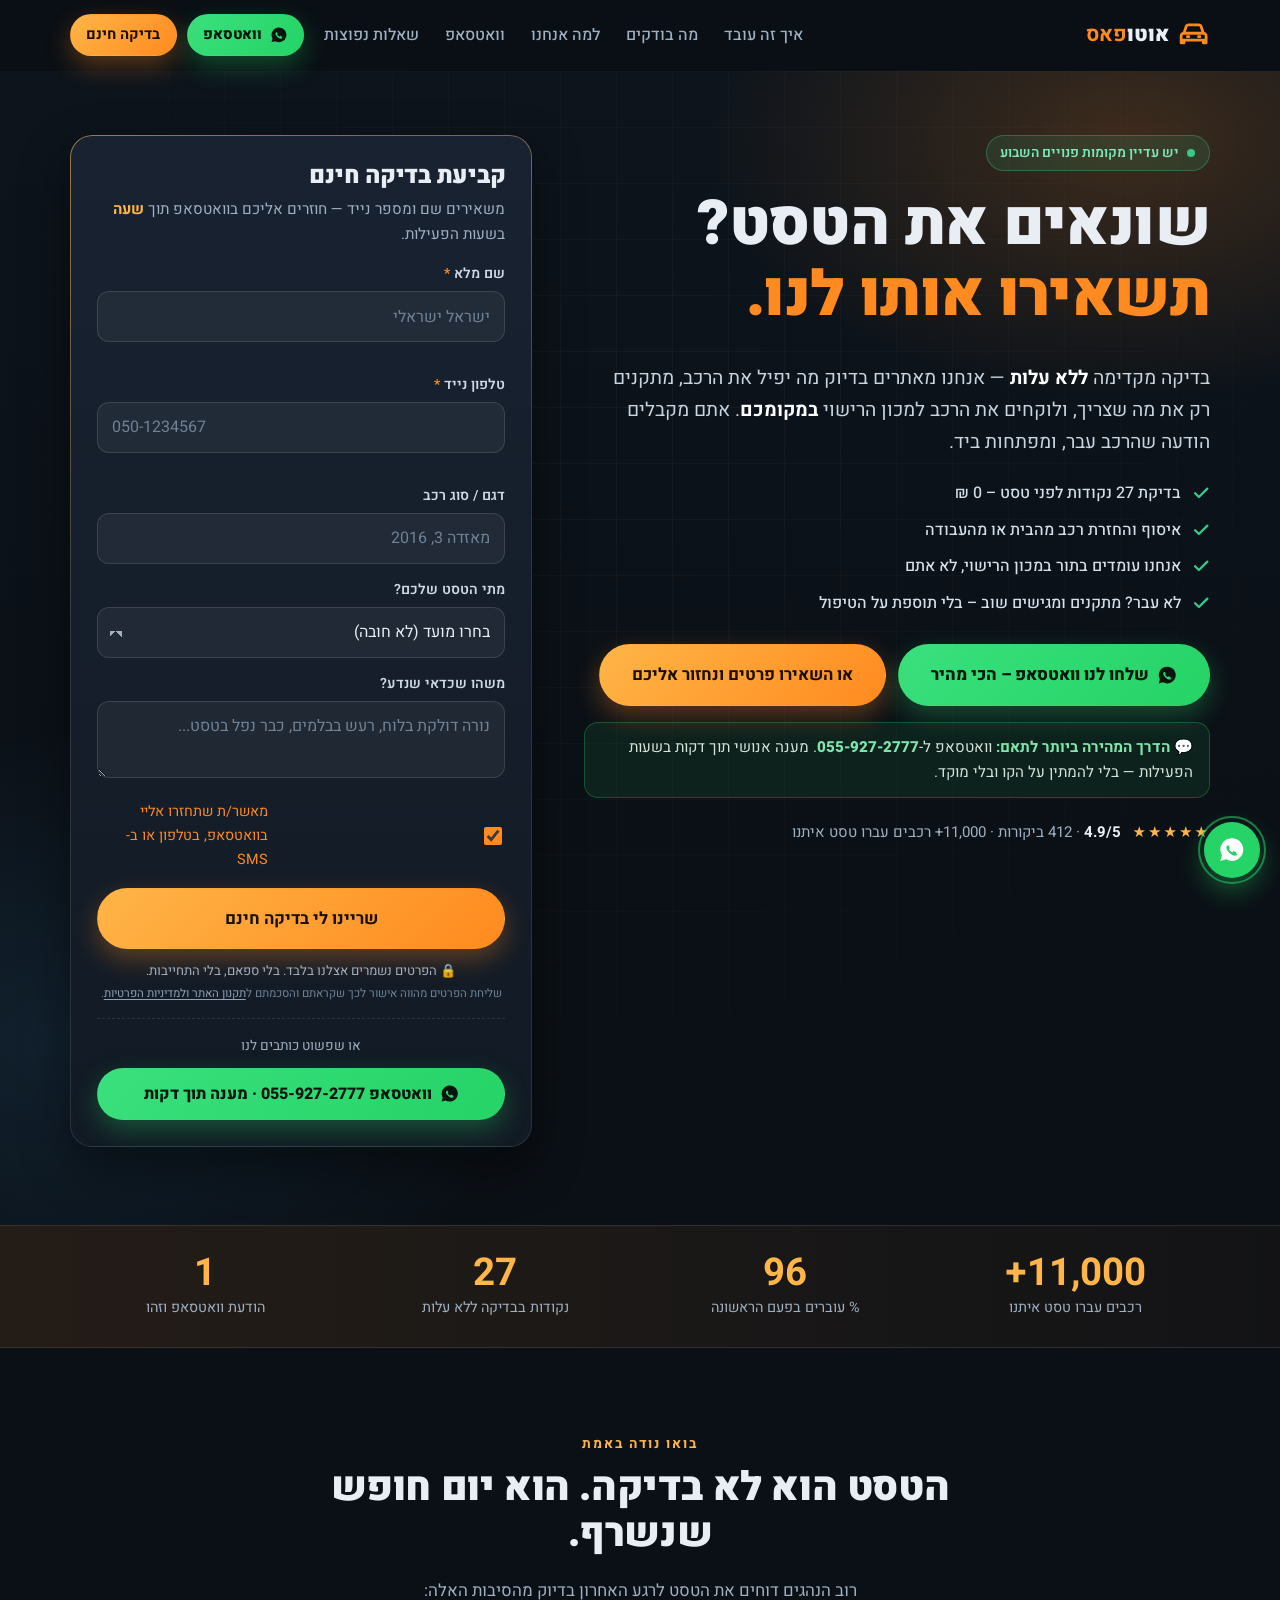
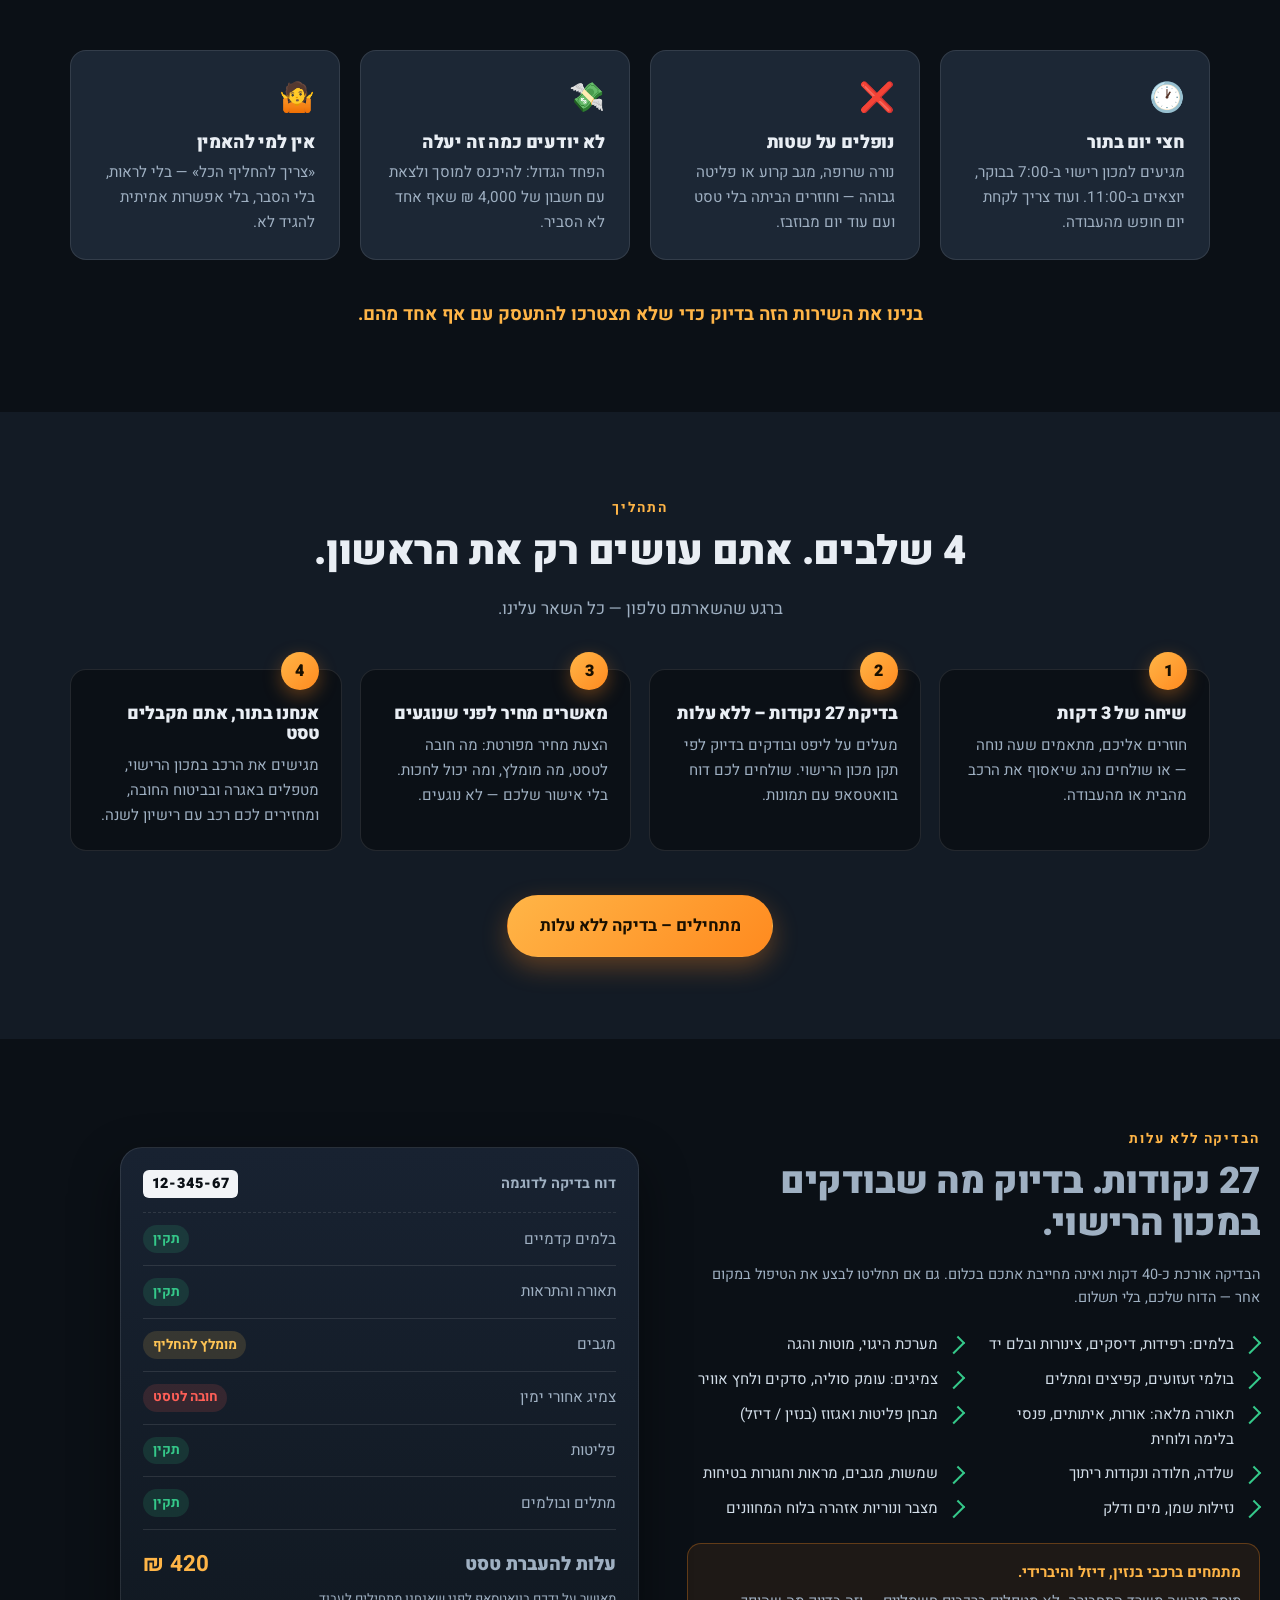
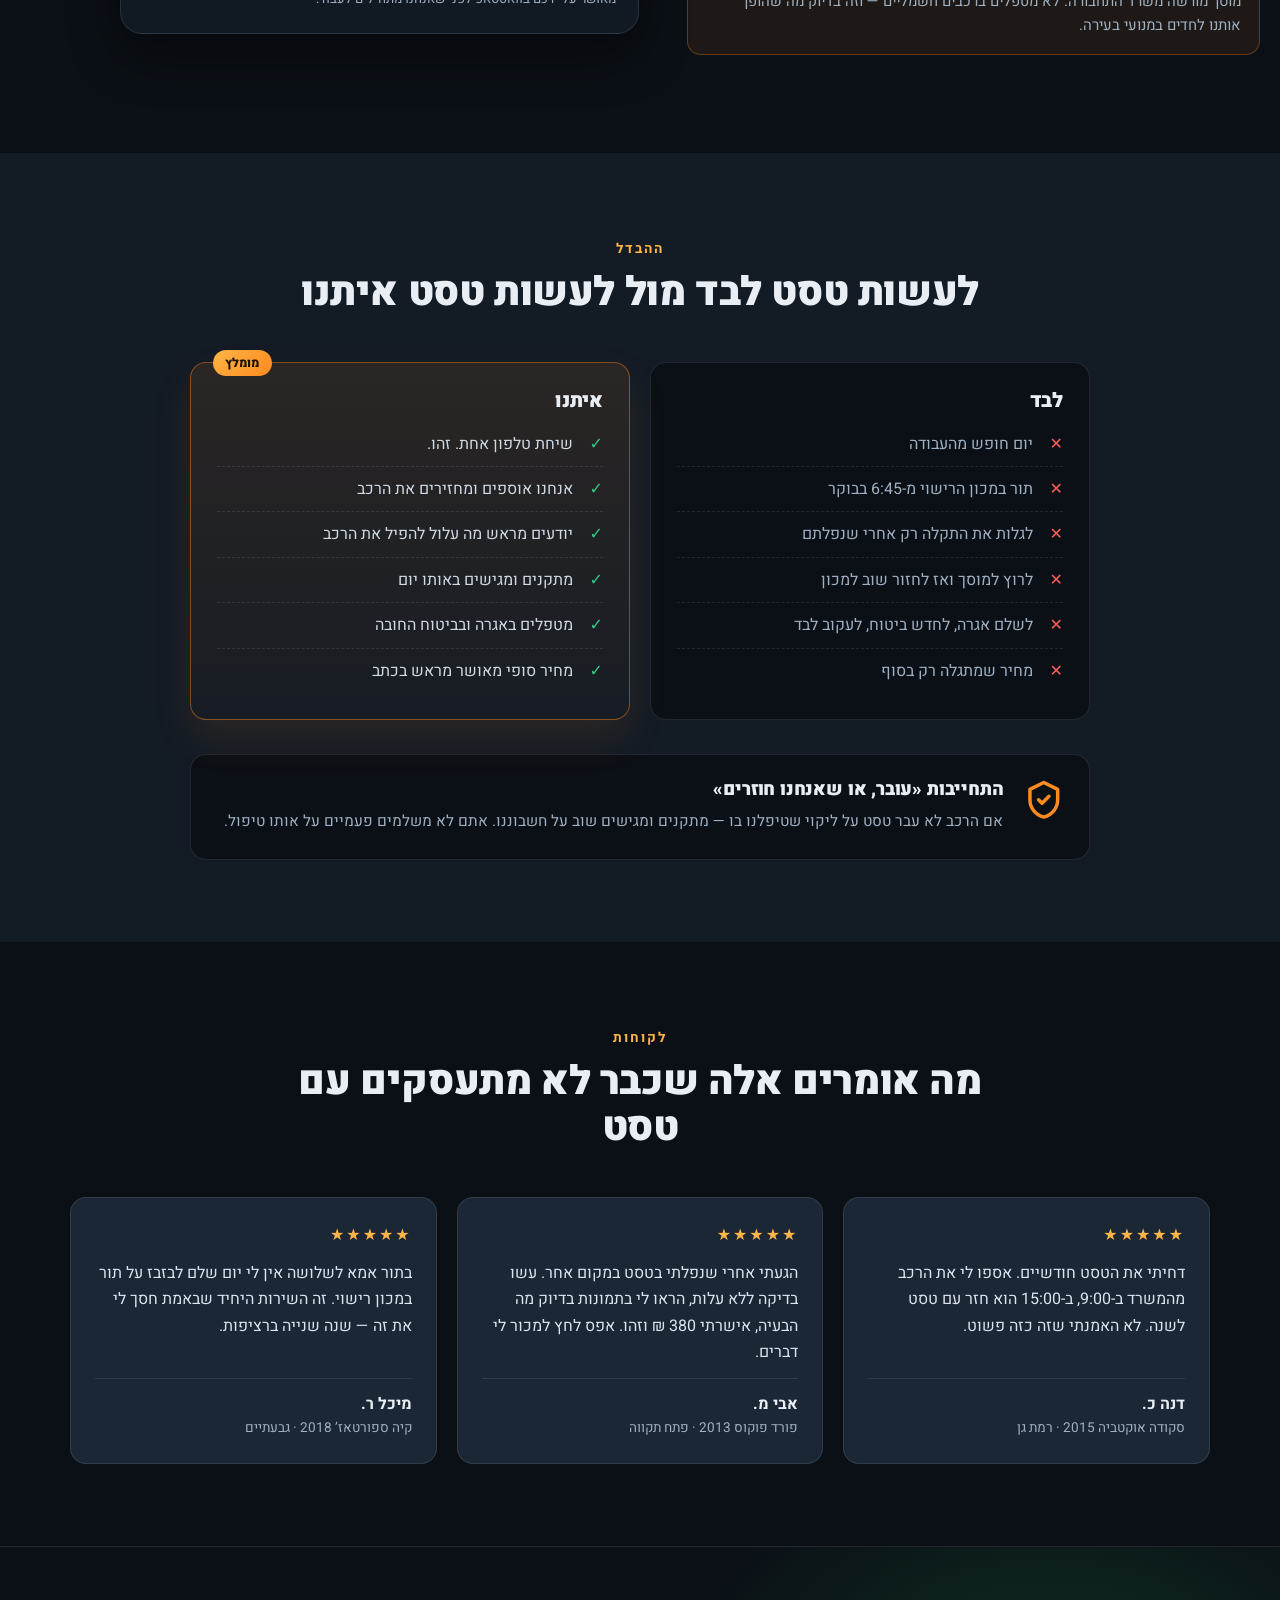
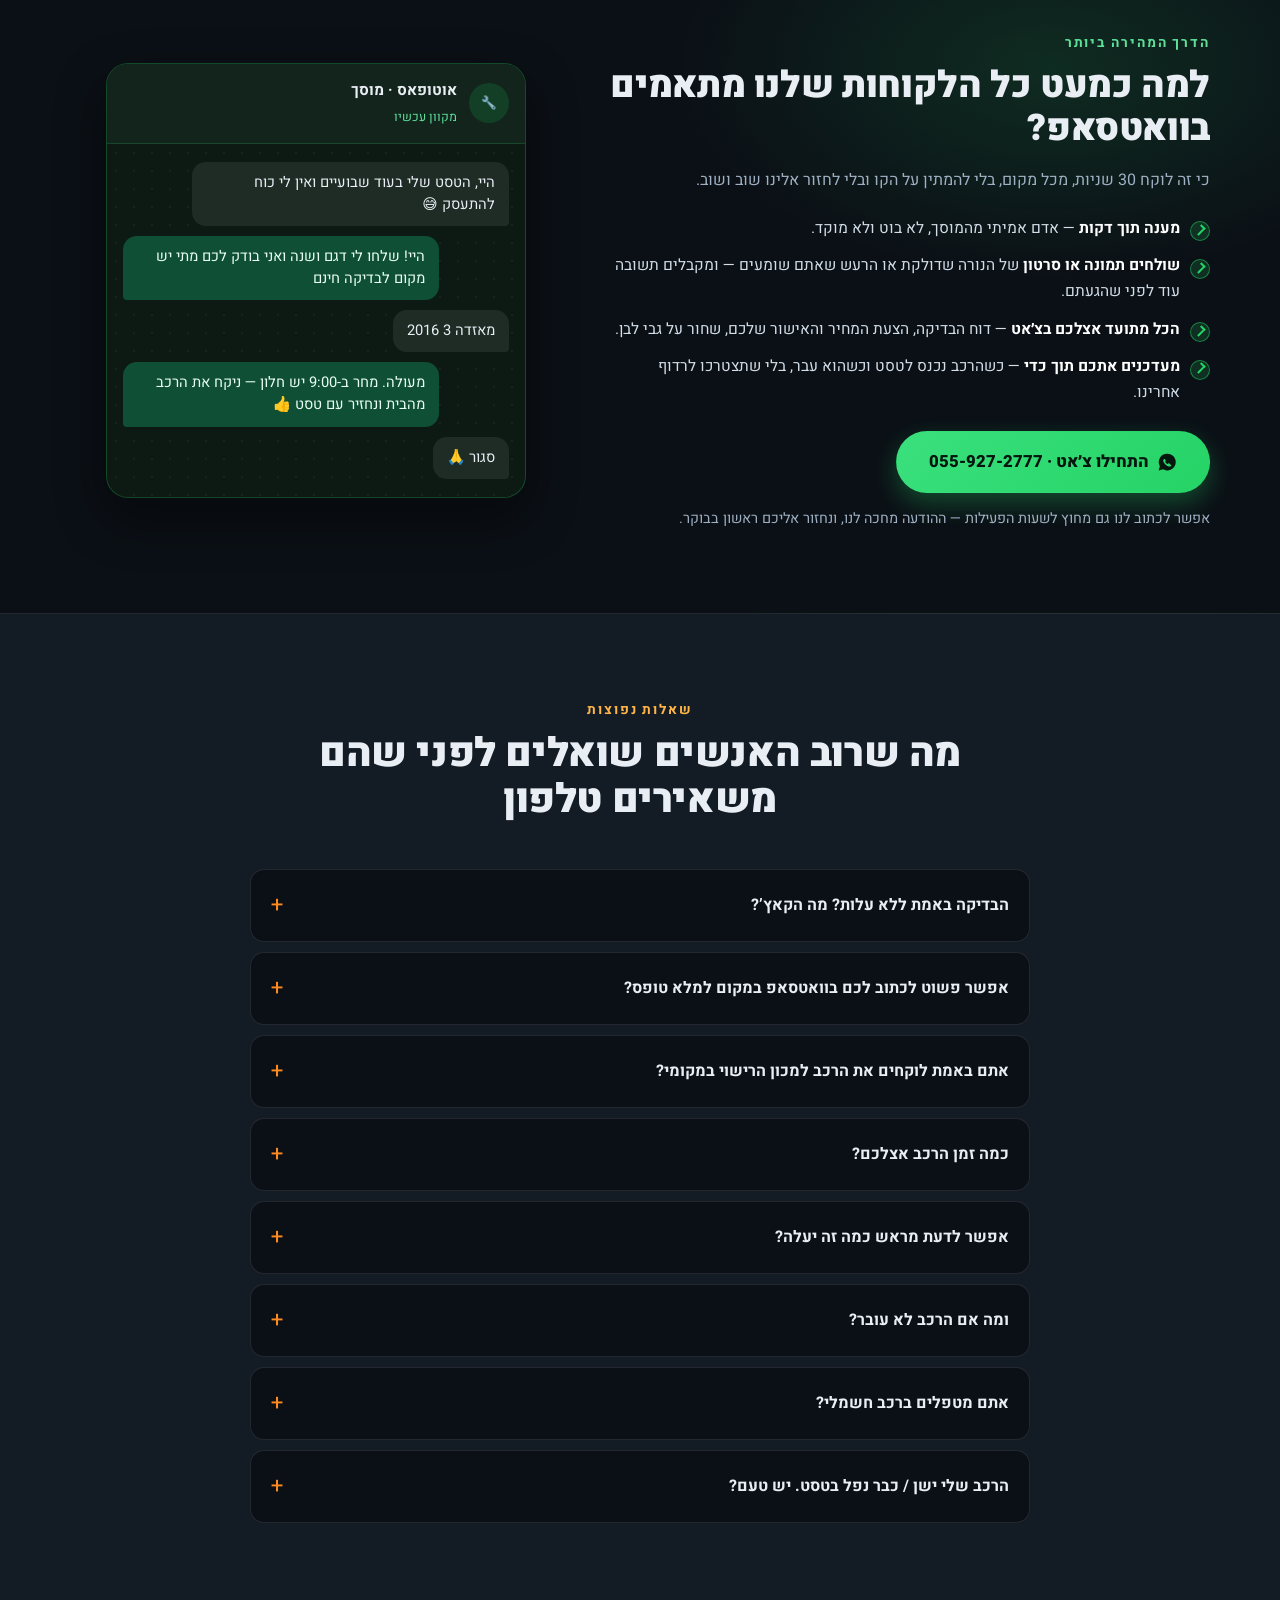
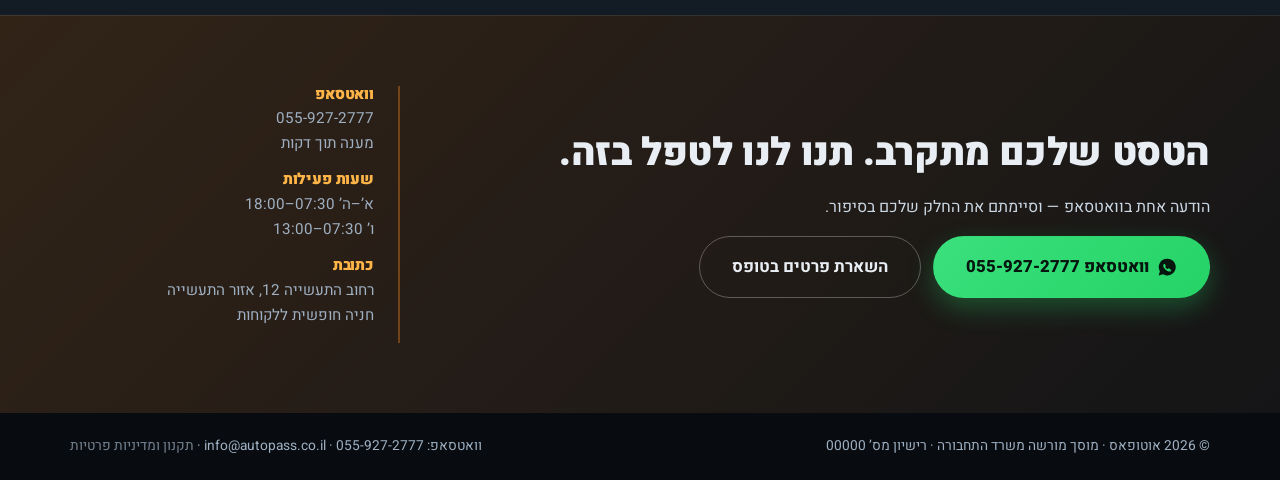
==== commit cc54db6a: "הסרת אפשרות החיוג מהאתר – וואטסאפ בלבד - הוסרו כל קישורי tel: (כפתור בהדר, שורה בסקשן וואטסאפ, פוטר," ====
--- a/index.html
+++ b/index.html
@@ -35,10 +35,6 @@
       <a href="#faq">שאלות נפוצות</a>
     </nav>
     <div class="header__actions">
-      <a href="tel:+972559272777" class="btn btn--ghost btn--sm">
-        <svg viewBox="0 0 24 24" aria-hidden="true"><path d="M6.6 10.8a15 15 0 0 0 6.6 6.6l2.2-2.2a1 1 0 0 1 1-.24 11.4 11.4 0 0 0 3.6.58 1 1 0 0 1 1 1V20a1 1 0 0 1-1 1A17 17 0 0 1 3 4a1 1 0 0 1 1-1h3.5a1 1 0 0 1 1 1c0 1.25.2 2.46.57 3.6a1 1 0 0 1-.25 1z"/></svg>
-        055-927-2777
-      </a>
       <a href="https://wa.me/972559272777?text=%D7%94%D7%99%D7%99%2C%20%D7%90%D7%A9%D7%9E%D7%97%20%D7%9C%D7%AA%D7%90%D7%9D%20%D7%91%D7%93%D7%99%D7%A7%D7%94%20%D7%9C%D7%A4%D7%A0%D7%99%20%D7%98%D7%A1%D7%98" target="_blank" rel="noopener" class="btn btn--wa btn--sm">
         <svg viewBox="0 0 24 24" aria-hidden="true"><path d="M12 2a10 10 0 0 0-8.6 15L2 22l5.2-1.4A10 10 0 1 0 12 2zm5.3 14.1c-.2.6-1.3 1.2-1.8 1.2-.5.1-1 .1-1.7-.1-.4-.1-.9-.3-1.5-.6a11 11 0 0 1-4.2-4c-.3-.5-.7-1.2-.7-2.2s.5-1.5.7-1.7c.2-.2.4-.3.6-.3h.5c.2 0 .4 0 .5.4l.7 1.7c.1.2 0 .4-.1.5l-.3.4c-.1.1-.2.3-.1.5.3.5.7 1.1 1.2 1.5.6.5 1.1.7 1.4.9.2.1.4.1.5-.1l.6-.7c.1-.2.3-.2.5-.1l1.6.8c.2.1.4.2.4.3.1.2.1.6-.1 1z"/></svg>
         וואטסאפ
@@ -87,7 +83,7 @@
     <div class="card-form" id="lead">
       <div class="card-form__head">
         <h2>קביעת בדיקה חינם</h2>
-        <p>משאירים שם וטלפון — חוזרים אליכם תוך <b>שעה</b> בשעות הפעילות.</p>
+        <p>משאירים שם ומספר נייד — חוזרים אליכם בוואטסאפ תוך <b>שעה</b> בשעות הפעילות.</p>
       </div>
       <form id="leadForm" novalidate>
         <div class="field">
@@ -360,7 +356,7 @@
         <svg viewBox="0 0 24 24" aria-hidden="true"><path d="M12 2a10 10 0 0 0-8.6 15L2 22l5.2-1.4A10 10 0 1 0 12 2zm5.3 14.1c-.2.6-1.3 1.2-1.8 1.2-.5.1-1 .1-1.7-.1-.4-.1-.9-.3-1.5-.6a11 11 0 0 1-4.2-4c-.3-.5-.7-1.2-.7-2.2s.5-1.5.7-1.7c.2-.2.4-.3.6-.3h.5c.2 0 .4 0 .5.4l.7 1.7c.1.2 0 .4-.1.5l-.3.4c-.1.1-.2.3-.1.5.3.5.7 1.1 1.2 1.5.6.5 1.1.7 1.4.9.2.1.4.1.5-.1l.6-.7c.1-.2.3-.2.5-.1l1.6.8c.2.1.4.2.4.3.1.2.1.6-.1 1z"/></svg>
         התחילו צ׳אט · 055-927-2777
       </a>
-      <p class="wa-band__note">מעדיפים לדבר? <a href="tel:+972559272777">חייגו 055-927-2777</a> — אנחנו עונים גם בטלפון.</p>
+      <p class="wa-band__note">אפשר לכתוב לנו גם מחוץ לשעות הפעילות — ההודעה מחכה לנו, ונחזור אליכם ראשון בבוקר.</p>
     </div>
 
     <div class="wa-chat" aria-hidden="true">
@@ -454,7 +450,7 @@
 <footer class="footer">
   <div class="container footer__inner">
     <span>© <span id="year">2026</span> אוטופאס · מוסך מורשה משרד התחבורה · רישיון מס&rsquo; 00000</span>
-    <span>וואטסאפ וטלפון: <a href="tel:+972559272777">055-927-2777</a> · <a href="mailto:info@autopass.co.il">info@autopass.co.il</a> · <a href="terms.html" class="footer__legal">תקנון ומדיניות פרטיות</a></span>
+    <span>וואטסאפ: <a href="https://wa.me/972559272777?text=%D7%94%D7%99%D7%99%2C%20%D7%90%D7%A9%D7%9E%D7%97%20%D7%9C%D7%AA%D7%90%D7%9D%20%D7%91%D7%93%D7%99%D7%A7%D7%94%20%D7%9C%D7%A4%D7%A0%D7%99%20%D7%98%D7%A1%D7%98" target="_blank" rel="noopener">055-927-2777</a> · <a href="mailto:info@autopass.co.il">info@autopass.co.il</a> · <a href="terms.html" class="footer__legal">תקנון ומדיניות פרטיות</a></span>
   </div>
 </footer>
 
@@ -467,7 +463,6 @@
     <svg viewBox="0 0 24 24" aria-hidden="true"><path d="M12 2a10 10 0 0 0-8.6 15L2 22l5.2-1.4A10 10 0 1 0 12 2zm5.3 14.1c-.2.6-1.3 1.2-1.8 1.2-.5.1-1 .1-1.7-.1-.4-.1-.9-.3-1.5-.6a11 11 0 0 1-4.2-4c-.3-.5-.7-1.2-.7-2.2s.5-1.5.7-1.7c.2-.2.4-.3.6-.3h.5c.2 0 .4 0 .5.4l.7 1.7c.1.2 0 .4-.1.5l-.3.4c-.1.1-.2.3-.1.5.3.5.7 1.1 1.2 1.5.6.5 1.1.7 1.4.9.2.1.4.1.5-.1l.6-.7c.1-.2.3-.2.5-.1l1.6.8c.2.1.4.2.4.3.1.2.1.6-.1 1z"/></svg>
     וואטסאפ · מענה מיידי
   </a>
-  <a href="tel:+972559272777" class="btn btn--outline" aria-label="חייגו 055-927-2777">📞</a>
   <a href="#lead" class="btn btn--primary">בדיקה חינם</a>
 </div>
 
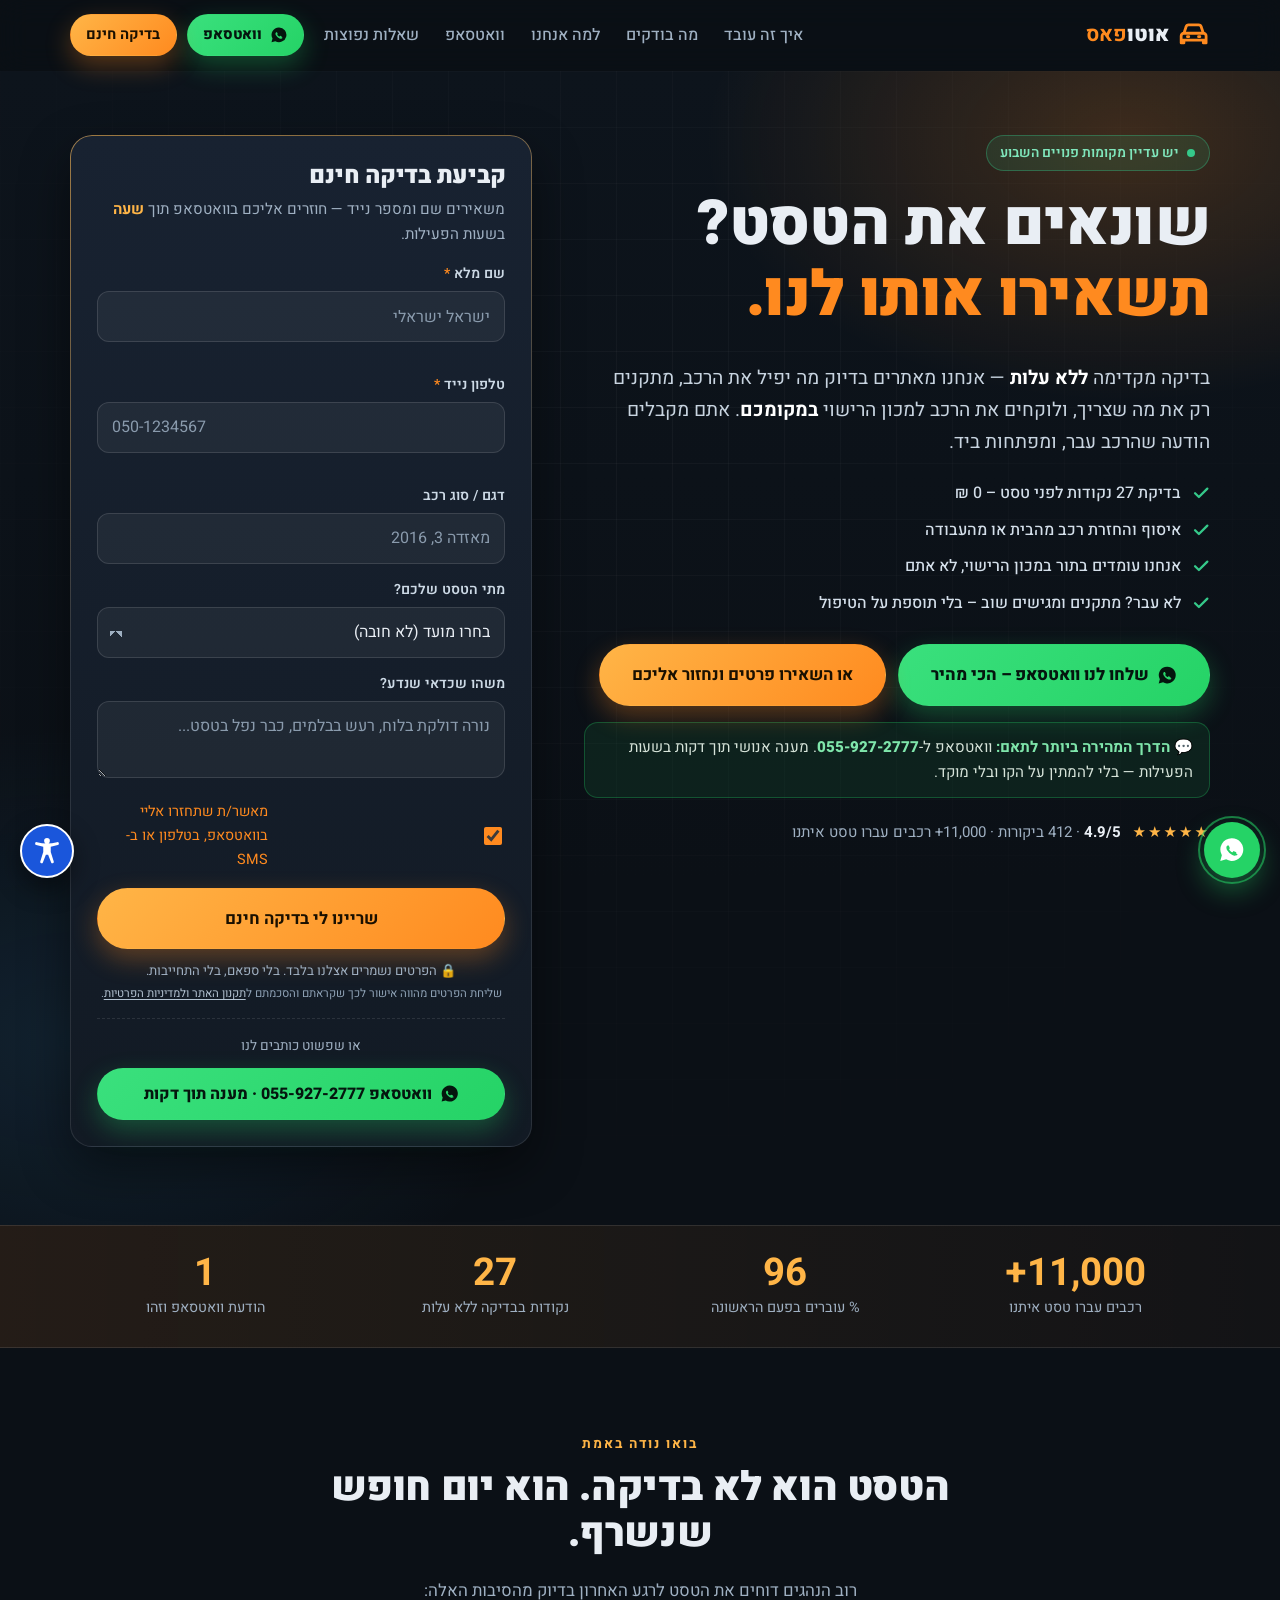
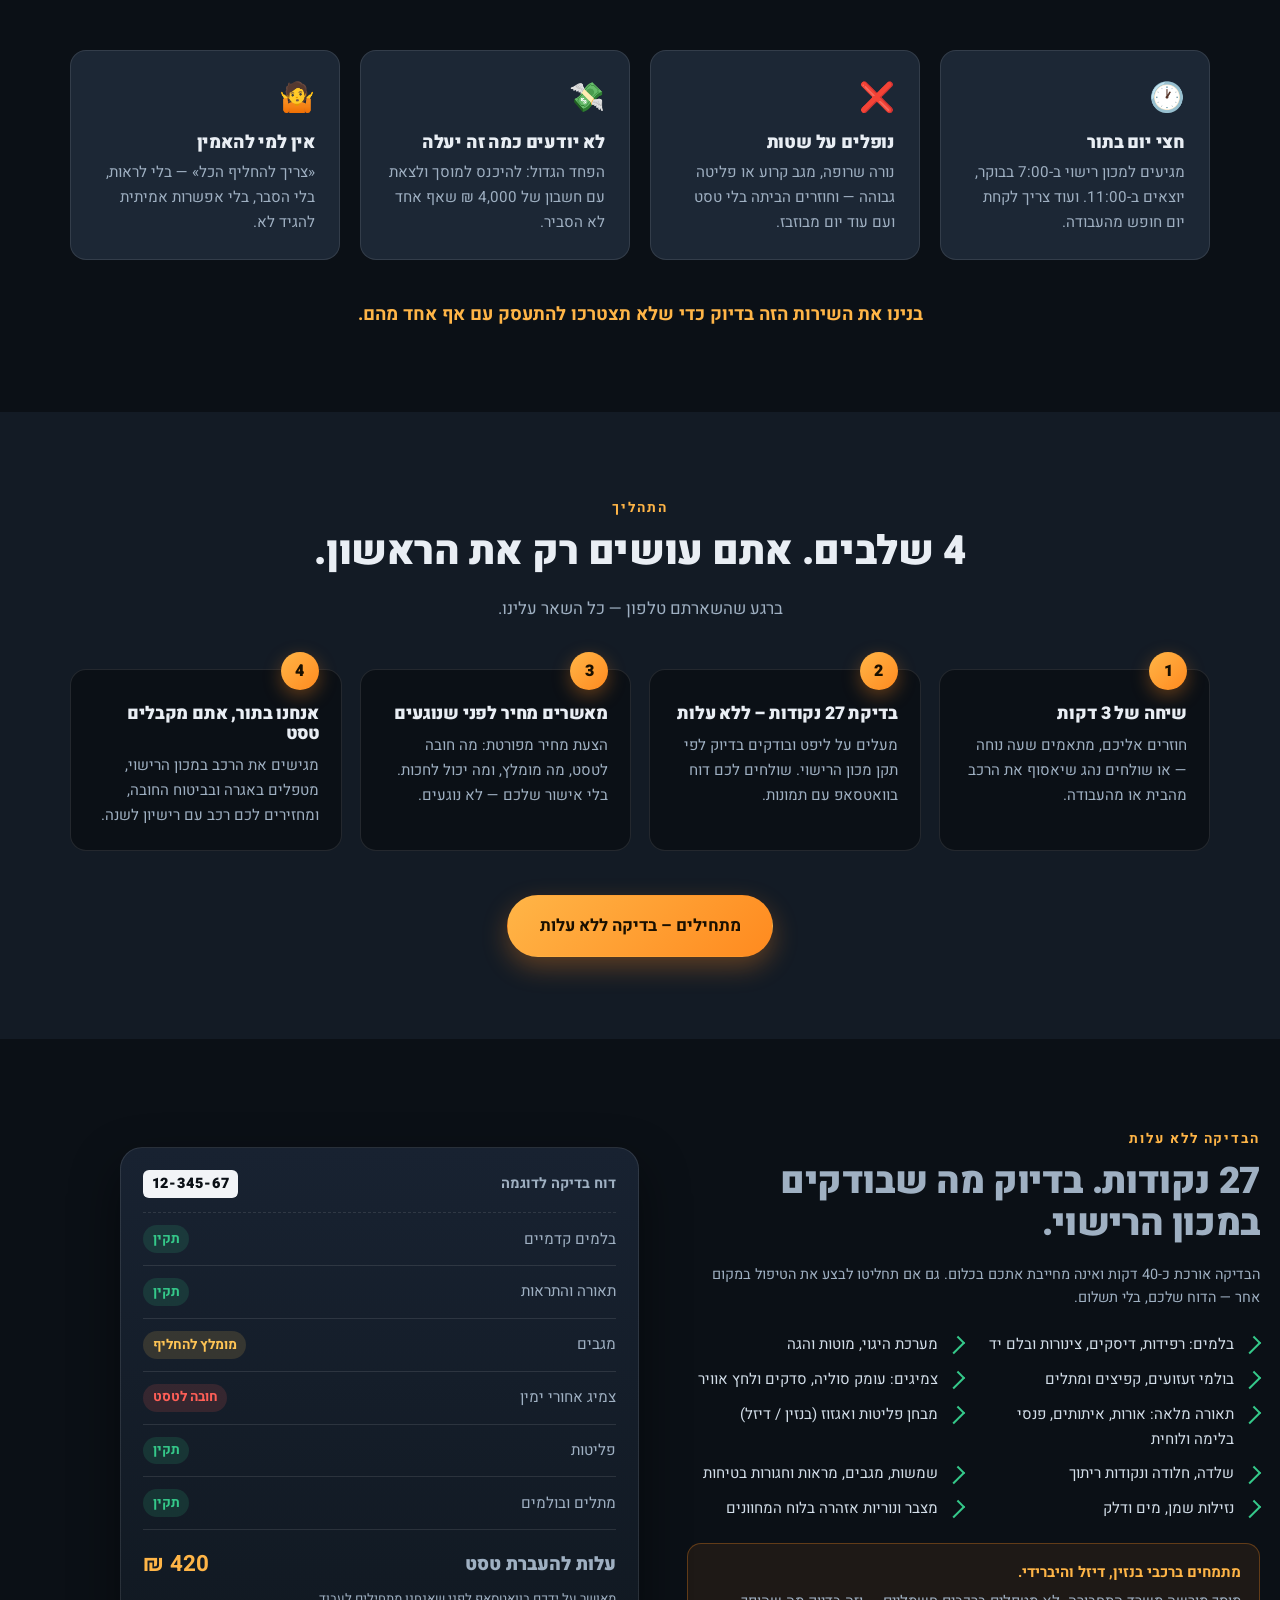
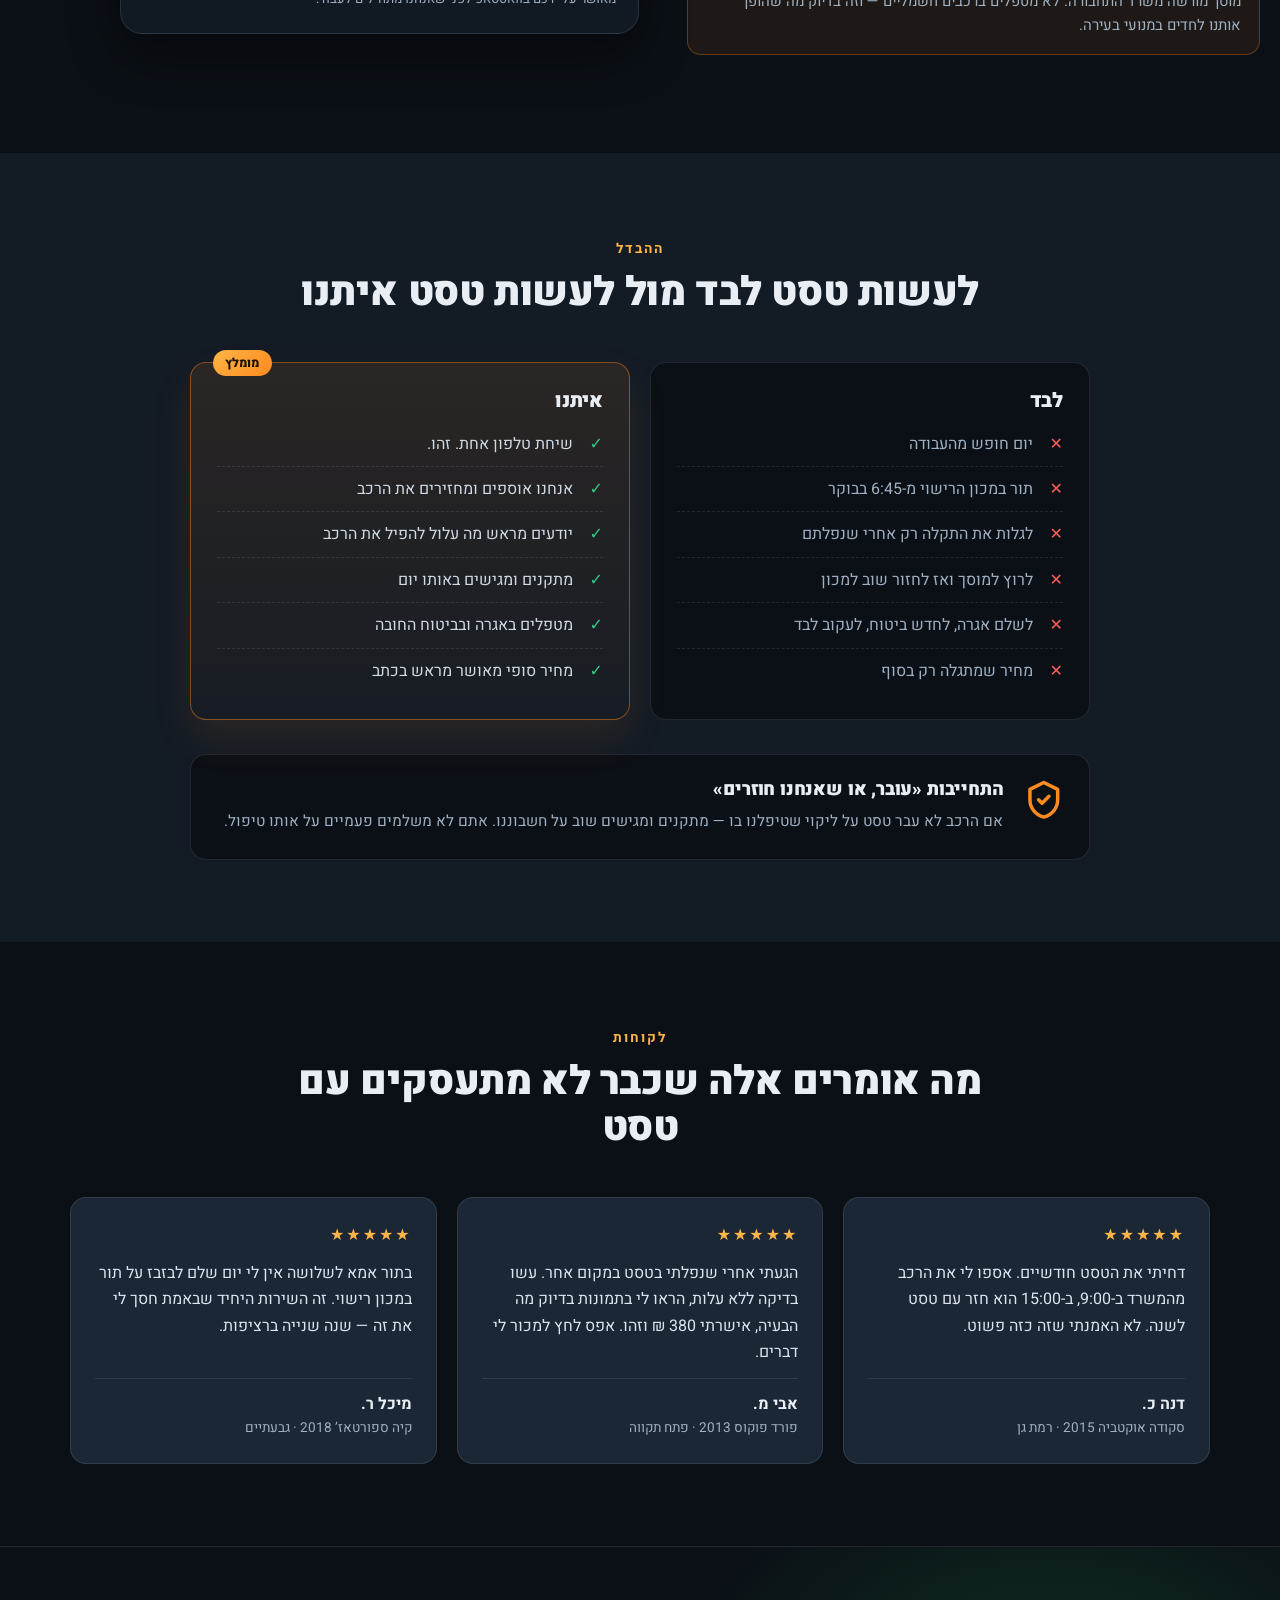
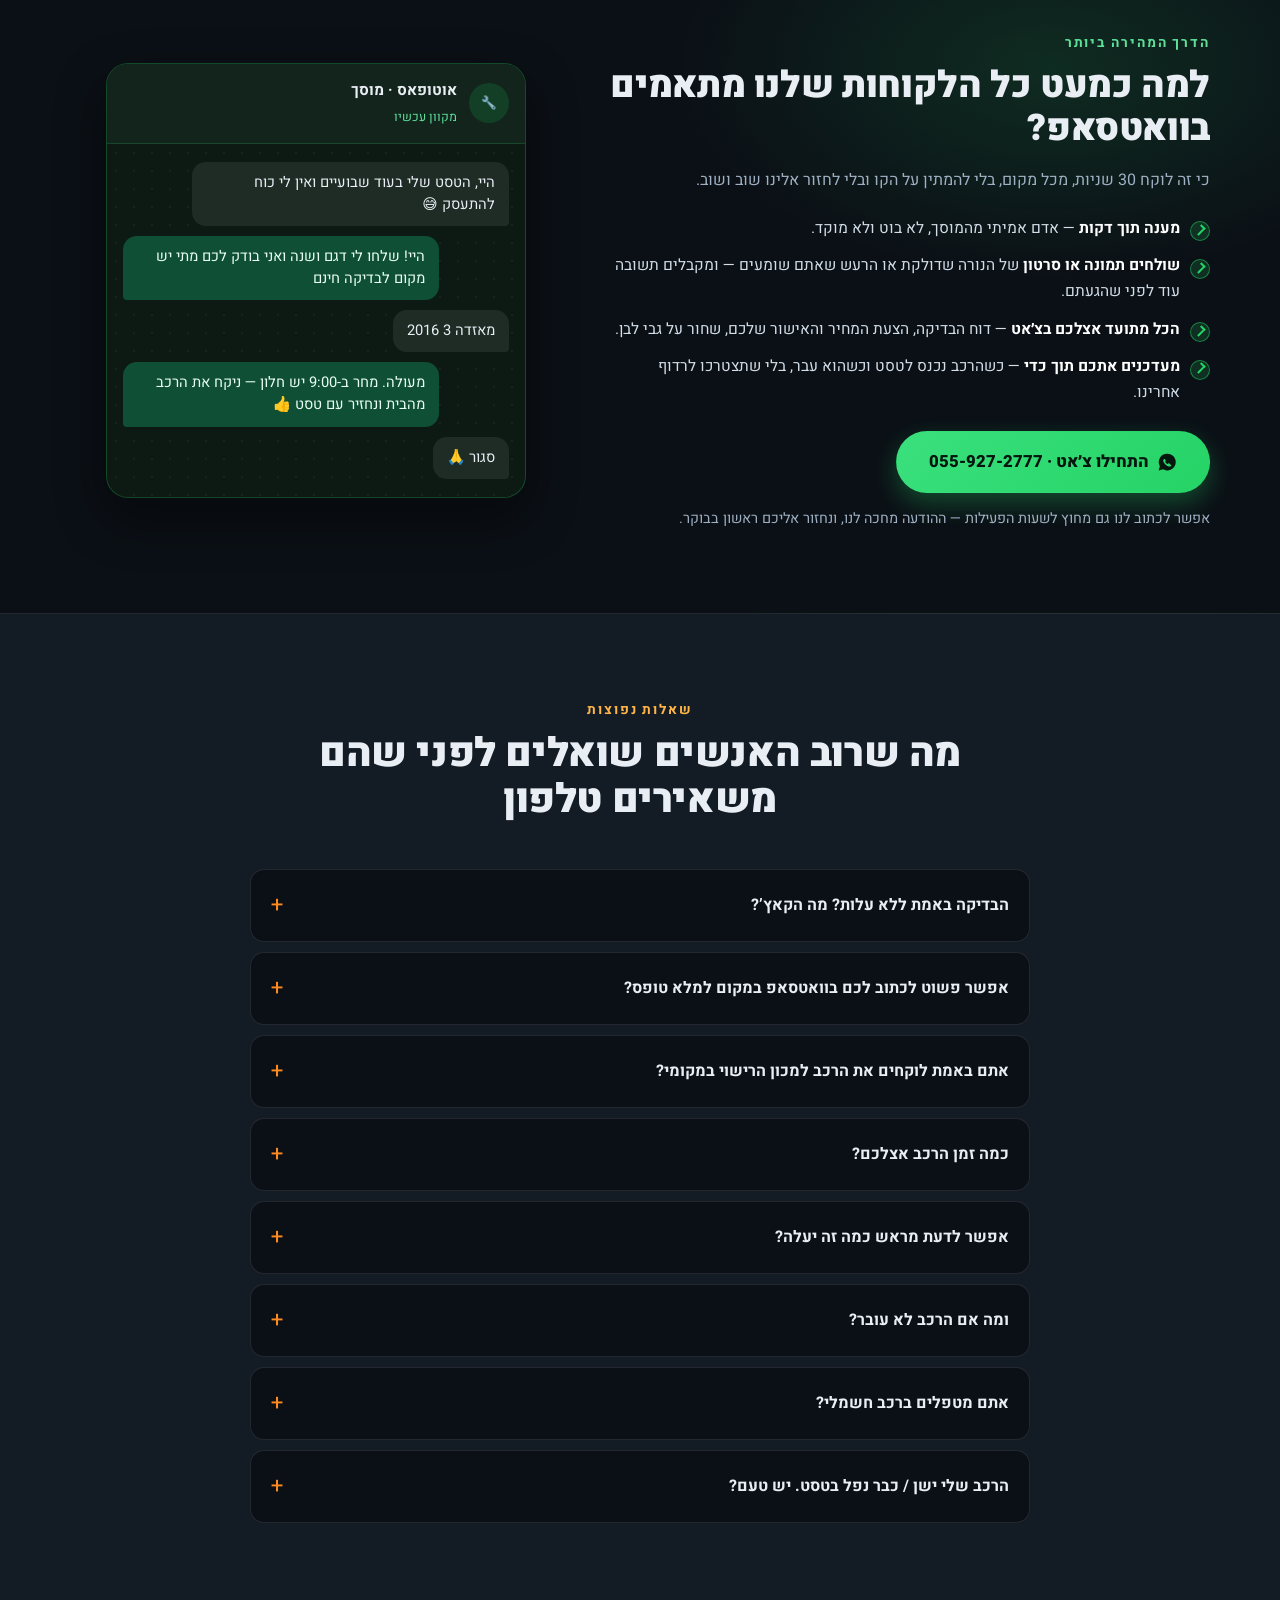
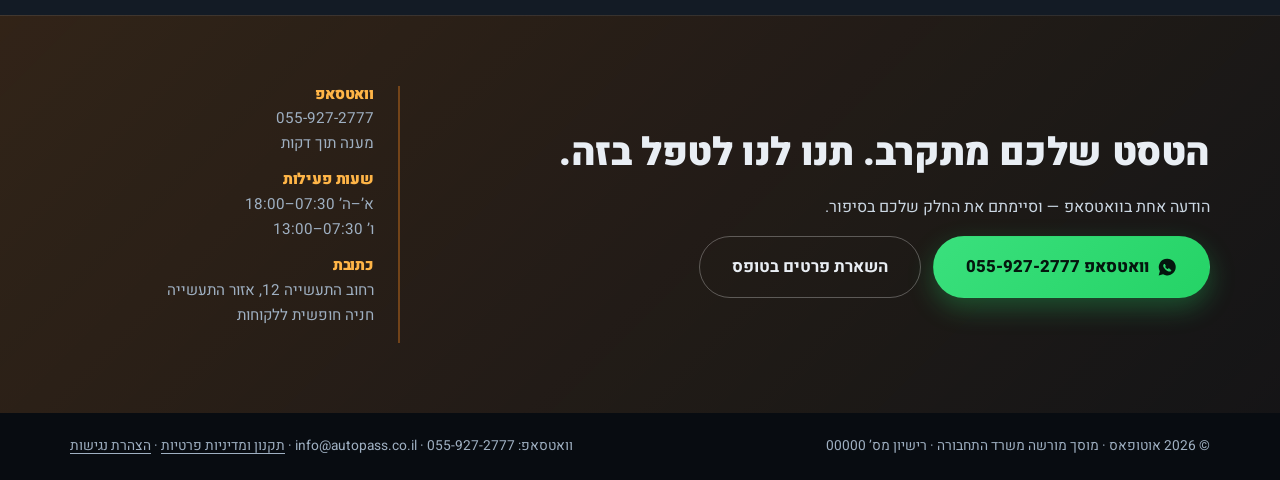
==== commit 3625cdee: "נגישות לפי תקנה 35 ות"י 5568 (AA): תפריט נגישות, הצהרת נגישות והנגשת הקוד - a11y.js: תפריט נגישות לל" ====
--- a/index.html
+++ b/index.html
@@ -19,6 +19,7 @@
 <link rel="stylesheet" href="styles.css">
 </head>
 <body>
+<a class="skip-link" href="#main">דלג לתוכן הראשי</a>
 
 <!-- ===== HEADER ===== -->
 <header class="header" id="header">
@@ -40,17 +41,19 @@
         וואטסאפ
       </a>
       <a href="#lead" class="btn btn--primary btn--sm">בדיקה חינם</a>
-      <button class="nav-toggle" id="navToggle" aria-label="תפריט" aria-expanded="false"><span></span><span></span><span></span></button>
+      <button class="nav-toggle" id="navToggle" aria-label="תפריט ניווט" aria-controls="nav" aria-expanded="false"><span></span><span></span><span></span></button>
     </div>
   </div>
 </header>
+
+<main id="main" tabindex="-1">
 
 <!-- ===== HERO ===== -->
 <section class="hero">
   <div class="hero__bg" aria-hidden="true"></div>
   <div class="container hero__inner">
     <div class="hero__copy">
-      <span class="pill"><span class="pill__dot"></span> יש עדיין מקומות פנויים השבוע</span>
+      <span class="pill"><span class="pill__dot" aria-hidden="true"></span> יש עדיין מקומות פנויים השבוע</span>
       <h1>שונאים את הטסט?<br><span class="hl">תשאירו אותו לנו.</span></h1>
       <p class="hero__sub">
         בדיקה מקדימה <b>ללא עלות</b> — אנחנו מאתרים בדיוק מה יפיל את הרכב, מתקנים רק את מה שצריך,
@@ -70,11 +73,11 @@
         <a href="#lead" class="btn btn--primary btn--lg">או השאירו פרטים ונחזור אליכם</a>
       </div>
       <p class="hero__wa-note">
-        💬 <b>הדרך המהירה ביותר לתאם:</b> וואטסאפ ל-<a href="https://wa.me/972559272777?text=%D7%94%D7%99%D7%99%2C%20%D7%90%D7%A9%D7%9E%D7%97%20%D7%9C%D7%AA%D7%90%D7%9D%20%D7%91%D7%93%D7%99%D7%A7%D7%94%20%D7%9C%D7%A4%D7%A0%D7%99%20%D7%98%D7%A1%D7%98" target="_blank" rel="noopener">055-927-2777</a>.
+        <span aria-hidden="true">💬</span> <b>הדרך המהירה ביותר לתאם:</b> וואטסאפ ל-<a href="https://wa.me/972559272777?text=%D7%94%D7%99%D7%99%2C%20%D7%90%D7%A9%D7%9E%D7%97%20%D7%9C%D7%AA%D7%90%D7%9D%20%D7%91%D7%93%D7%99%D7%A7%D7%94%20%D7%9C%D7%A4%D7%A0%D7%99%20%D7%98%D7%A1%D7%98" target="_blank" rel="noopener">055-927-2777</a>.
         מענה אנושי תוך דקות בשעות הפעילות — בלי להמתין על הקו ובלי מוקד.
       </p>
       <div class="hero__trust">
-        <div class="stars" aria-label="דירוג 4.9 מתוך 5">★★★★★</div>
+        <div class="stars" role="img" aria-label="דירוג 4.9 מתוך 5 כוכבים">★★★★★</div>
         <span><b>4.9/5</b> · 412 ביקורות · 11,000+ רכבים עברו טסט איתנו</span>
       </div>
     </div>
@@ -87,14 +90,14 @@
       </div>
       <form id="leadForm" novalidate>
         <div class="field">
-          <label for="name">שם מלא <span>*</span></label>
-          <input type="text" id="name" name="name" placeholder="ישראל ישראלי" autocomplete="name" required>
-          <small class="err" data-err="name"></small>
+          <label for="name">שם מלא <span aria-hidden="true">*</span></label>
+          <input type="text" id="name" name="name" placeholder="ישראל ישראלי" autocomplete="name" required aria-describedby="name-err">
+          <small class="err" id="name-err" data-err="name" aria-live="polite"></small>
         </div>
         <div class="field">
-          <label for="phone">טלפון נייד <span>*</span></label>
-          <input type="tel" id="phone" name="phone" placeholder="050-1234567" inputmode="tel" autocomplete="tel" required>
-          <small class="err" data-err="phone"></small>
+          <label for="phone">טלפון נייד <span aria-hidden="true">*</span></label>
+          <input type="tel" id="phone" name="phone" placeholder="050-1234567" inputmode="tel" autocomplete="tel" required aria-describedby="phone-err">
+          <small class="err" id="phone-err" data-err="phone" aria-live="polite"></small>
         </div>
         <div class="field">
           <label for="car">דגם / סוג רכב</label>
@@ -122,7 +125,7 @@
           <span class="btn__label">שריינו לי בדיקה חינם</span>
           <span class="spinner" aria-hidden="true"></span>
         </button>
-        <p class="form-note">🔒 הפרטים נשמרים אצלנו בלבד. בלי ספאם, בלי התחייבות.</p>
+        <p class="form-note"><span aria-hidden="true">🔒</span> הפרטים נשמרים אצלנו בלבד. בלי ספאם, בלי התחייבות.</p>
         <p class="form-legal">שליחת הפרטים מהווה אישור לכך שקראתם והסכמתם ל<a href="terms.html">תקנון האתר ולמדיניות הפרטיות</a>.</p>
         <div class="or-wa">
           <span class="or-wa__sep">או שפשוט כותבים לנו</span>
@@ -132,9 +135,9 @@
           </a>
         </div>
       </form>
-      <div class="form-success" id="formSuccess" hidden>
+      <div class="form-success" id="formSuccess" role="status" aria-live="polite" hidden>
         <div class="form-success__icon"><svg viewBox="0 0 24 24" aria-hidden="true"><path d="M20 6L9 17l-5-5"/></svg></div>
-        <h3>קיבלנו! 🎉</h3>
+        <h3 id="successTitle" tabindex="-1">קיבלנו! <span aria-hidden="true">🎉</span></h3>
         <p>נציג שלנו יחזור אליכם תוך שעה בשעות הפעילות לתיאום הבדיקה.<br><b>רוצים תשובה כבר עכשיו?</b> כתבו לנו בוואטסאפ ונענה תוך דקות.</p>
         <a href="https://wa.me/972559272777?text=%D7%94%D7%99%D7%99%2C%20%D7%94%D7%A9%D7%90%D7%A8%D7%AA%D7%99%20%D7%A4%D7%A8%D7%98%D7%99%D7%9D%20%D7%91%D7%90%D7%AA%D7%A8%20%D7%95%D7%90%D7%A9%D7%9E%D7%97%20%D7%9C%D7%96%D7%A8%D7%96" target="_blank" rel="noopener" class="btn btn--wa btn--block">
           <svg viewBox="0 0 24 24" aria-hidden="true"><path d="M12 2a10 10 0 0 0-8.6 15L2 22l5.2-1.4A10 10 0 1 0 12 2zm5.3 14.1c-.2.6-1.3 1.2-1.8 1.2-.5.1-1 .1-1.7-.1-.4-.1-.9-.3-1.5-.6a11 11 0 0 1-4.2-4c-.3-.5-.7-1.2-.7-2.2s.5-1.5.7-1.7c.2-.2.4-.3.6-.3h.5c.2 0 .4 0 .5.4l.7 1.7c.1.2 0 .4-.1.5l-.3.4c-.1.1-.2.3-.1.5.3.5.7 1.1 1.2 1.5.6.5 1.1.7 1.4.9.2.1.4.1.5-.1l.6-.7c.1-.2.3-.2.5-.1l1.6.8c.2.1.4.2.4.3.1.2.1.6-.1 1z"/></svg>
@@ -166,22 +169,22 @@
     </div>
     <div class="grid grid--4 reveal">
       <div class="pain-card">
-        <span class="pain-card__emoji">🕐</span>
+        <span class="pain-card__emoji" aria-hidden="true">🕐</span>
         <h3>חצי יום בתור</h3>
         <p>מגיעים למכון רישוי ב-7:00 בבוקר, יוצאים ב-11:00. ועוד צריך לקחת יום חופש מהעבודה.</p>
       </div>
       <div class="pain-card">
-        <span class="pain-card__emoji">❌</span>
+        <span class="pain-card__emoji" aria-hidden="true">❌</span>
         <h3>נופלים על שטות</h3>
         <p>נורה שרופה, מגב קרוע או פליטה גבוהה — וחוזרים הביתה בלי טסט ועם עוד יום מבוזבז.</p>
       </div>
       <div class="pain-card">
-        <span class="pain-card__emoji">💸</span>
+        <span class="pain-card__emoji" aria-hidden="true">💸</span>
         <h3>לא יודעים כמה זה יעלה</h3>
         <p>הפחד הגדול: להיכנס למוסך ולצאת עם חשבון של 4,000 ₪ שאף אחד לא הסביר.</p>
       </div>
       <div class="pain-card">
-        <span class="pain-card__emoji">🤷</span>
+        <span class="pain-card__emoji" aria-hidden="true">🤷</span>
         <h3>אין למי להאמין</h3>
         <p>&laquo;צריך להחליף הכל&raquo; — בלי לראות, בלי הסבר, בלי אפשרות אמיתית להגיד לא.</p>
       </div>
@@ -321,17 +324,17 @@
     </div>
     <div class="grid grid--3 reveal">
       <figure class="quote">
-        <div class="stars">★★★★★</div>
+        <div class="stars" role="img" aria-label="5 כוכבים מתוך 5">★★★★★</div>
         <blockquote>דחיתי את הטסט חודשיים. אספו לי את הרכב מהמשרד ב-9:00, ב-15:00 הוא חזר עם טסט לשנה. לא האמנתי שזה כזה פשוט.</blockquote>
         <figcaption><b>דנה כ.</b><span>סקודה אוקטביה 2015 · רמת גן</span></figcaption>
       </figure>
       <figure class="quote">
-        <div class="stars">★★★★★</div>
+        <div class="stars" role="img" aria-label="5 כוכבים מתוך 5">★★★★★</div>
         <blockquote>הגעתי אחרי שנפלתי בטסט במקום אחר. עשו בדיקה ללא עלות, הראו לי בתמונות בדיוק מה הבעיה, אישרתי 380 ₪ וזהו. אפס לחץ למכור לי דברים.</blockquote>
         <figcaption><b>אבי מ.</b><span>פורד פוקוס 2013 · פתח תקווה</span></figcaption>
       </figure>
       <figure class="quote">
-        <div class="stars">★★★★★</div>
+        <div class="stars" role="img" aria-label="5 כוכבים מתוך 5">★★★★★</div>
         <blockquote>בתור אמא לשלושה אין לי יום שלם לבזבז על תור במכון רישוי. זה השירות היחיד שבאמת חסך לי את זה — שנה שנייה ברציפות.</blockquote>
         <figcaption><b>מיכל ר.</b><span>קיה ספורטאז&rsquo; 2018 · גבעתיים</span></figcaption>
       </figure>
@@ -447,10 +450,12 @@
   </div>
 </section>
 
+</main>
+
 <footer class="footer">
   <div class="container footer__inner">
     <span>© <span id="year">2026</span> אוטופאס · מוסך מורשה משרד התחבורה · רישיון מס&rsquo; 00000</span>
-    <span>וואטסאפ: <a href="https://wa.me/972559272777?text=%D7%94%D7%99%D7%99%2C%20%D7%90%D7%A9%D7%9E%D7%97%20%D7%9C%D7%AA%D7%90%D7%9D%20%D7%91%D7%93%D7%99%D7%A7%D7%94%20%D7%9C%D7%A4%D7%A0%D7%99%20%D7%98%D7%A1%D7%98" target="_blank" rel="noopener">055-927-2777</a> · <a href="mailto:info@autopass.co.il">info@autopass.co.il</a> · <a href="terms.html" class="footer__legal">תקנון ומדיניות פרטיות</a></span>
+    <span>וואטסאפ: <a href="https://wa.me/972559272777?text=%D7%94%D7%99%D7%99%2C%20%D7%90%D7%A9%D7%9E%D7%97%20%D7%9C%D7%AA%D7%90%D7%9D%20%D7%91%D7%93%D7%99%D7%A7%D7%94%20%D7%9C%D7%A4%D7%A0%D7%99%20%D7%98%D7%A1%D7%98" target="_blank" rel="noopener">055-927-2777</a> · <a href="mailto:info@autopass.co.il">info@autopass.co.il</a> · <a href="terms.html" class="footer__legal">תקנון ומדיניות פרטיות</a> · <a href="accessibility.html" class="footer__legal">הצהרת נגישות</a></span>
   </div>
 </footer>
 
@@ -467,5 +472,6 @@
 </div>
 
 <script src="script.js"></script>
+<script src="a11y.js"></script>
 </body>
 </html>
--- a/styles.css
+++ b/styles.css
@@ -454,6 +454,160 @@
 .form-legal{margin:2px 0 12px;font-size:.72rem;line-height:1.5;color:#6f8296;text-align:center}
 .form-legal a{color:#8ea1b5;text-decoration:underline;text-underline-offset:2px}
 .form-legal a:hover{color:var(--brand-2)}
+
+/* ==========================================================
+   נגישות – ת"י 5568 / WCAG 2.1 AA
+   ========================================================== */
+.sr-only{
+  position:absolute!important;width:1px!important;height:1px!important;padding:0!important;margin:-1px!important;
+  overflow:hidden!important;clip:rect(0 0 0 0)!important;white-space:nowrap!important;border:0!important;
+}
+.skip-link{
+  position:fixed;top:-120px;inset-inline-start:12px;z-index:300;
+  background:#ffd400;color:#000;font-weight:800;padding:.75em 1.3em;border-radius:10px;
+  box-shadow:0 8px 24px rgba(0,0,0,.5);transition:top .15s;
+}
+.skip-link:focus{top:12px}
+#main:focus{outline:none}
+:focus-visible{outline:3px solid #ffd400;outline-offset:3px}
+input:focus-visible,select:focus-visible,textarea:focus-visible{outline:3px solid #ffd400;outline-offset:2px}
+.faq summary:focus-visible{outline-offset:-3px}
+
+/* תיקוני ניגודיות (יחס 4.5:1 לפחות לטקסט) */
+input::placeholder,textarea::placeholder{color:#8a9bad}
+.form-legal{color:#8ea1b5}
+.form-legal a{color:#b3c2d1}
+.footer__legal{opacity:1;text-decoration:underline;text-underline-offset:3px}
+
+/* כותרת עליונה שגדלה יחד עם הטקסט (הגדלה עד 200%) */
+.header__inner{height:auto;min-height:70px}
+html.a11y-zoomed .btn{white-space:normal}
+
+/* בלי JS – התוכן גלוי מיד */
+html:not(.js) .reveal>*{opacity:1;transform:none}
+
+/* סמלים דקורטיביים ב-CSS – לא מוקראים לקוראי מסך */
+.compare__col--bad li::before{content:"✕" / ""}
+.compare__col--good li::before{content:"✓" / ""}
+.faq summary::after{content:"+" / ""}
+.wa-float::after{content:"כתבו לנו · מענה תוך דקות" / ""}
+
+/* רשימות בדף הצהרת הנגישות */
+.a11y-list{display:grid;gap:8px;margin:0 0 14px}
+.a11y-list li{position:relative;padding-inline-start:22px;color:#c3cfdb;font-size:.95rem}
+.a11y-list li::before{content:"" / "";position:absolute;inset-inline-start:2px;top:.62em;width:8px;height:8px;border-radius:50%;background:var(--brand-2)}
+kbd{
+  display:inline-block;font:inherit;font-size:.85em;font-weight:700;line-height:1.2;
+  padding:.1em .45em;border:1px solid var(--line);border-bottom-width:2px;border-radius:6px;background:var(--ink-3);color:var(--txt);
+}
+
+/* ---------- כפתור ותפריט הנגישות ---------- */
+.a11y-btn{
+  position:fixed;left:20px;bottom:22px;z-index:95;
+  width:54px;height:54px;padding:0;border-radius:50%;cursor:pointer;
+  display:grid;place-items:center;background:#1a56db;color:#fff;border:2px solid #fff;
+  box-shadow:0 10px 26px rgba(0,0,0,.45);transition:transform .15s,background .2s;
+}
+.a11y-btn svg{width:30px;height:30px;fill:currentColor;stroke:none}
+.a11y-btn:hover{background:#1646b3;transform:scale(1.06)}
+.a11y-panel{
+  position:fixed;left:20px;bottom:88px;z-index:96;
+  width:min(22rem,calc(100vw - 24px));max-height:calc(100vh - 110px);overflow:auto;
+  background:#fff;color:#111827;border-radius:18px;padding:16px;
+  box-shadow:0 24px 60px rgba(0,0,0,.55);line-height:1.5;
+}
+.a11y-panel__head{display:flex;align-items:center;justify-content:space-between;gap:10px;margin-bottom:12px}
+.a11y-panel h2{margin:0;font-size:1.15rem;font-weight:800;color:#111827}
+.a11y-close{width:44px;height:44px;border-radius:50%;border:0;background:#eef1f5;color:#111827;font:inherit;font-size:1.05rem;cursor:pointer}
+.a11y-close:hover{background:#dfe4ea}
+.a11y-fs{display:flex;align-items:center;gap:8px;background:#f3f5f8;border-radius:12px;padding:8px 10px;margin-bottom:12px}
+.a11y-fs>span{flex:1;font-weight:700}
+.a11y-fs__btn{min-width:44px;height:44px;border-radius:10px;border:2px solid #1a56db;background:#fff;color:#1a56db;font:inherit;font-weight:800;cursor:pointer}
+.a11y-fs__btn[aria-disabled="true"]{opacity:.45;cursor:not-allowed}
+.a11y-fs__val{min-width:3.2em;text-align:center;font-weight:800}
+.a11y-grid{display:grid;grid-template-columns:1fr 1fr;gap:8px}
+.a11y-opt{
+  display:flex;flex-direction:column;align-items:center;justify-content:center;gap:4px;
+  min-height:76px;padding:10px 6px;border-radius:12px;border:2px solid #d6dce4;background:#fff;
+  color:#111827;font:inherit;font-size:.88rem;font-weight:700;line-height:1.3;text-align:center;cursor:pointer;
+}
+.a11y-opt:hover{border-color:#1a56db}
+.a11y-opt__icon{font-size:1.25rem;line-height:1}
+.a11y-opt[aria-pressed="true"]{border-color:#1a56db;background:#e8efff;color:#0b3a8f;box-shadow:inset 0 0 0 1px #1a56db}
+.a11y-actions{display:grid;gap:8px;margin-top:12px}
+.a11y-reset{min-height:44px;border-radius:10px;border:0;background:#111827;color:#fff;font:inherit;font-weight:800;cursor:pointer}
+.a11y-statement{
+  display:flex;align-items:center;justify-content:center;min-height:44px;border-radius:10px;
+  border:2px solid #1a56db;color:#1a56db;font-weight:800;text-decoration:underline;text-underline-offset:3px;
+}
+.a11y-hint{margin:10px 0 0;font-size:.78rem;color:#4b5563}
+.a11y-panel :focus-visible{outline:3px solid #1a56db;outline-offset:2px}
+@media (max-width:760px){
+  .a11y-btn{left:12px;bottom:82px;width:48px;height:48px}
+  .a11y-btn svg{width:27px;height:27px}
+  .a11y-panel{left:12px;bottom:138px;max-height:calc(100vh - 160px)}
+  .legal-body .a11y-btn{bottom:16px}
+  .legal-body .a11y-panel{bottom:74px;max-height:calc(100vh - 96px)}
+  .nav{top:100%}
+}
+
+/* ---------- מצבי תצוגה של התפריט ---------- */
+/* ניגודיות גבוהה */
+html.a11y-contrast{
+  --ink:#000;--ink-2:#000;--ink-3:#000;--txt:#fff;--txt-mute:#fff;--line:#fff;
+  --brand:#ffd400;--brand-2:#ffd400;--brand-ink:#000;--ok:#7cff6b;--warn:#ffd400;--bad:#ff8a80;--wa:#7cff6b;
+}
+html.a11y-contrast body,
+html.a11y-contrast body *:not(svg):not(path){background-image:none!important;box-shadow:none!important;text-shadow:none!important}
+html.a11y-contrast body :is(header,main,section,footer,nav,div,figure,details,form,ul,ol,li,button,input,select,textarea,output,.btn,.pill,.bubble,.report__plate,.compare__tag,.step__num){background-color:#000!important;border-color:#fff!important}
+html.a11y-contrast body :is(p,li,span,b,strong,small,label,h1,h2,h3,blockquote,figcaption,summary,output,button,kbd){color:#fff!important}
+html.a11y-contrast body :is(a,a *){color:#ffd400!important;text-decoration:underline!important}
+html.a11y-contrast .btn,html.a11y-contrast .btn *{color:#ffd400!important}
+html.a11y-contrast .btn{border:2px solid #ffd400!important}
+html.a11y-contrast :is(.hl,.stars,.eyebrow,h2){color:#ffd400!important}
+html.a11y-contrast .hero__bg{display:none!important}
+html.a11y-contrast :is(input,textarea)::placeholder{color:#d0d0d0!important}
+html.a11y-contrast .ph{background:#ffd400!important;color:#000!important}
+html.a11y-contrast .skip-link{background:#ffd400!important;color:#000!important}
+html.a11y-contrast .wa-float{background:#000!important;border:2px solid #ffd400!important;color:#ffd400!important}
+html.a11y-contrast .a11y-btn{background:#000!important;border-color:#ffd400!important;color:#ffd400!important}
+html.a11y-contrast .a11y-panel :is(button,.a11y-statement){border:2px solid #ffd400!important}
+html.a11y-contrast .a11y-opt[aria-pressed="true"],
+html.a11y-contrast .a11y-opt[aria-pressed="true"] *{background-color:#ffd400!important;color:#000!important}
+
+/* גווני אפור – התפריט עצמו נשאר בצבע */
+html.a11y-gray body > *:not(.a11y-root){filter:grayscale(1)}
+
+/* הדגשת קישורים */
+html.a11y-links a{text-decoration:underline!important;text-underline-offset:3px;outline:2px dashed #ffd400;outline-offset:2px}
+
+/* הדגשת כותרות */
+html.a11y-headings :is(h1,h2,h3){outline:2px solid #ffd400;outline-offset:6px;border-radius:4px}
+
+/* גופן קריא */
+html.a11y-font body,
+html.a11y-font body *:not(svg):not(path){font-family:Arial,"Segoe UI",Tahoma,sans-serif!important}
+
+/* ריווח טקסט – ערכי הבדיקה של WCAG 1.4.12 */
+html.a11y-spacing body *:not(svg):not(path){line-height:1.8!important;letter-spacing:.12em!important;word-spacing:.16em!important}
+html.a11y-spacing body p{margin-bottom:2em!important}
+html.a11y-spacing .btn{white-space:normal!important}
+
+/* עצירת אנימציות */
+html.a11y-motion *,html.a11y-motion *::before,html.a11y-motion *::after{animation:none!important;transition:none!important}
+html.a11y-motion{scroll-behavior:auto!important}
+html.a11y-motion .reveal>*{opacity:1!important;transform:none!important}
+
+/* סמן עכבר גדול */
+html.a11y-cursor,html.a11y-cursor *{
+  cursor:url("data:image/svg+xml,%3Csvg xmlns='http://www.w3.org/2000/svg' width='44' height='44' viewBox='0 0 44 44'%3E%3Cpath d='M6 3v33l9-8 6 13 6-3-6-13h12z' fill='%23000' stroke='%23fff' stroke-width='2.5' stroke-linejoin='round'/%3E%3C/svg%3E") 6 3,auto!important;
+}
+html.a11y-cursor :is(a,button,summary,label,select),html.a11y-cursor :is(a,button,summary,label) *{
+  cursor:url("data:image/svg+xml,%3Csvg xmlns='http://www.w3.org/2000/svg' width='44' height='44' viewBox='0 0 44 44'%3E%3Cpath d='M6 3v33l9-8 6 13 6-3-6-13h12z' fill='%23ffd400' stroke='%23000' stroke-width='2.5' stroke-linejoin='round'/%3E%3C/svg%3E") 6 3,pointer!important;
+}
+
+/* הדגשת מיקוד מוגברת */
+html.a11y-focus :focus{outline:4px solid #ffd400!important;outline-offset:4px!important;box-shadow:0 0 0 9px #000!important}
 
 /* ---------- reveal ---------- */
 .reveal>*{opacity:0;transform:translateY(22px);transition:opacity .55s ease,transform .55s ease}
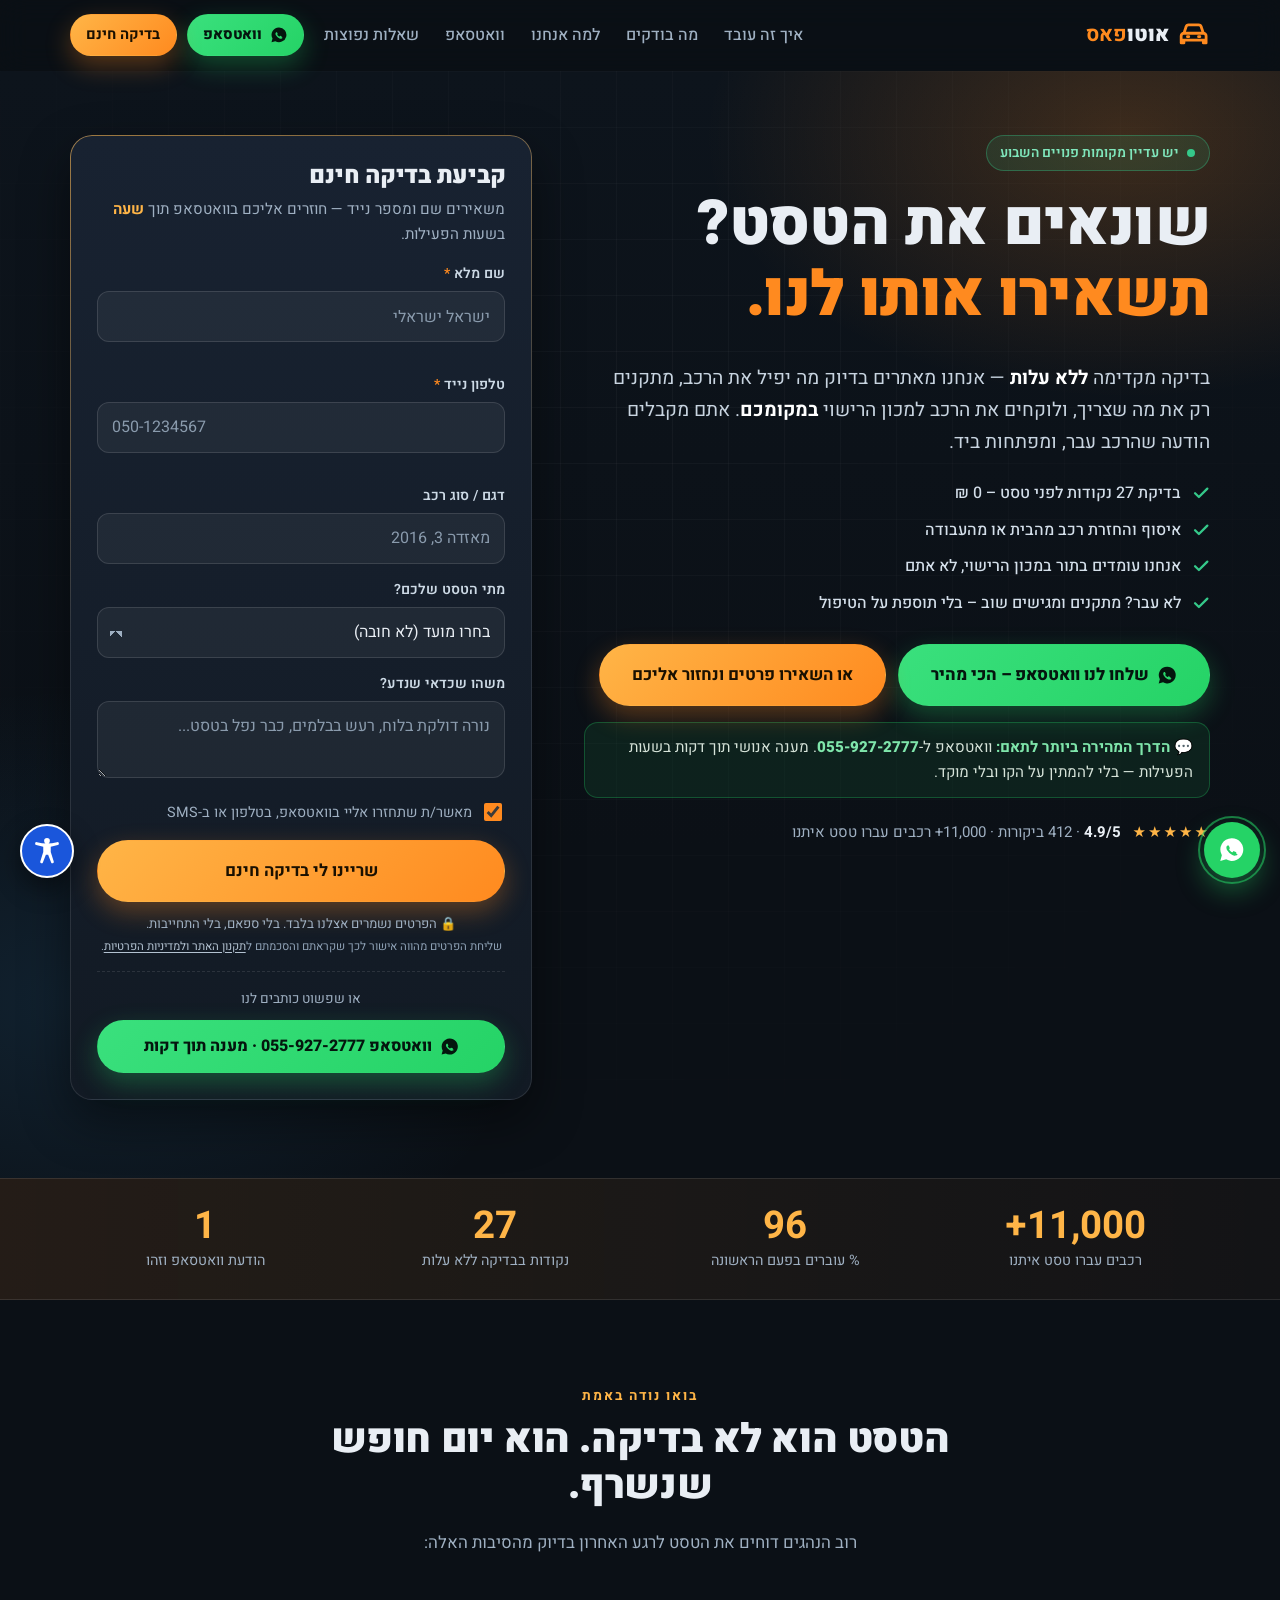
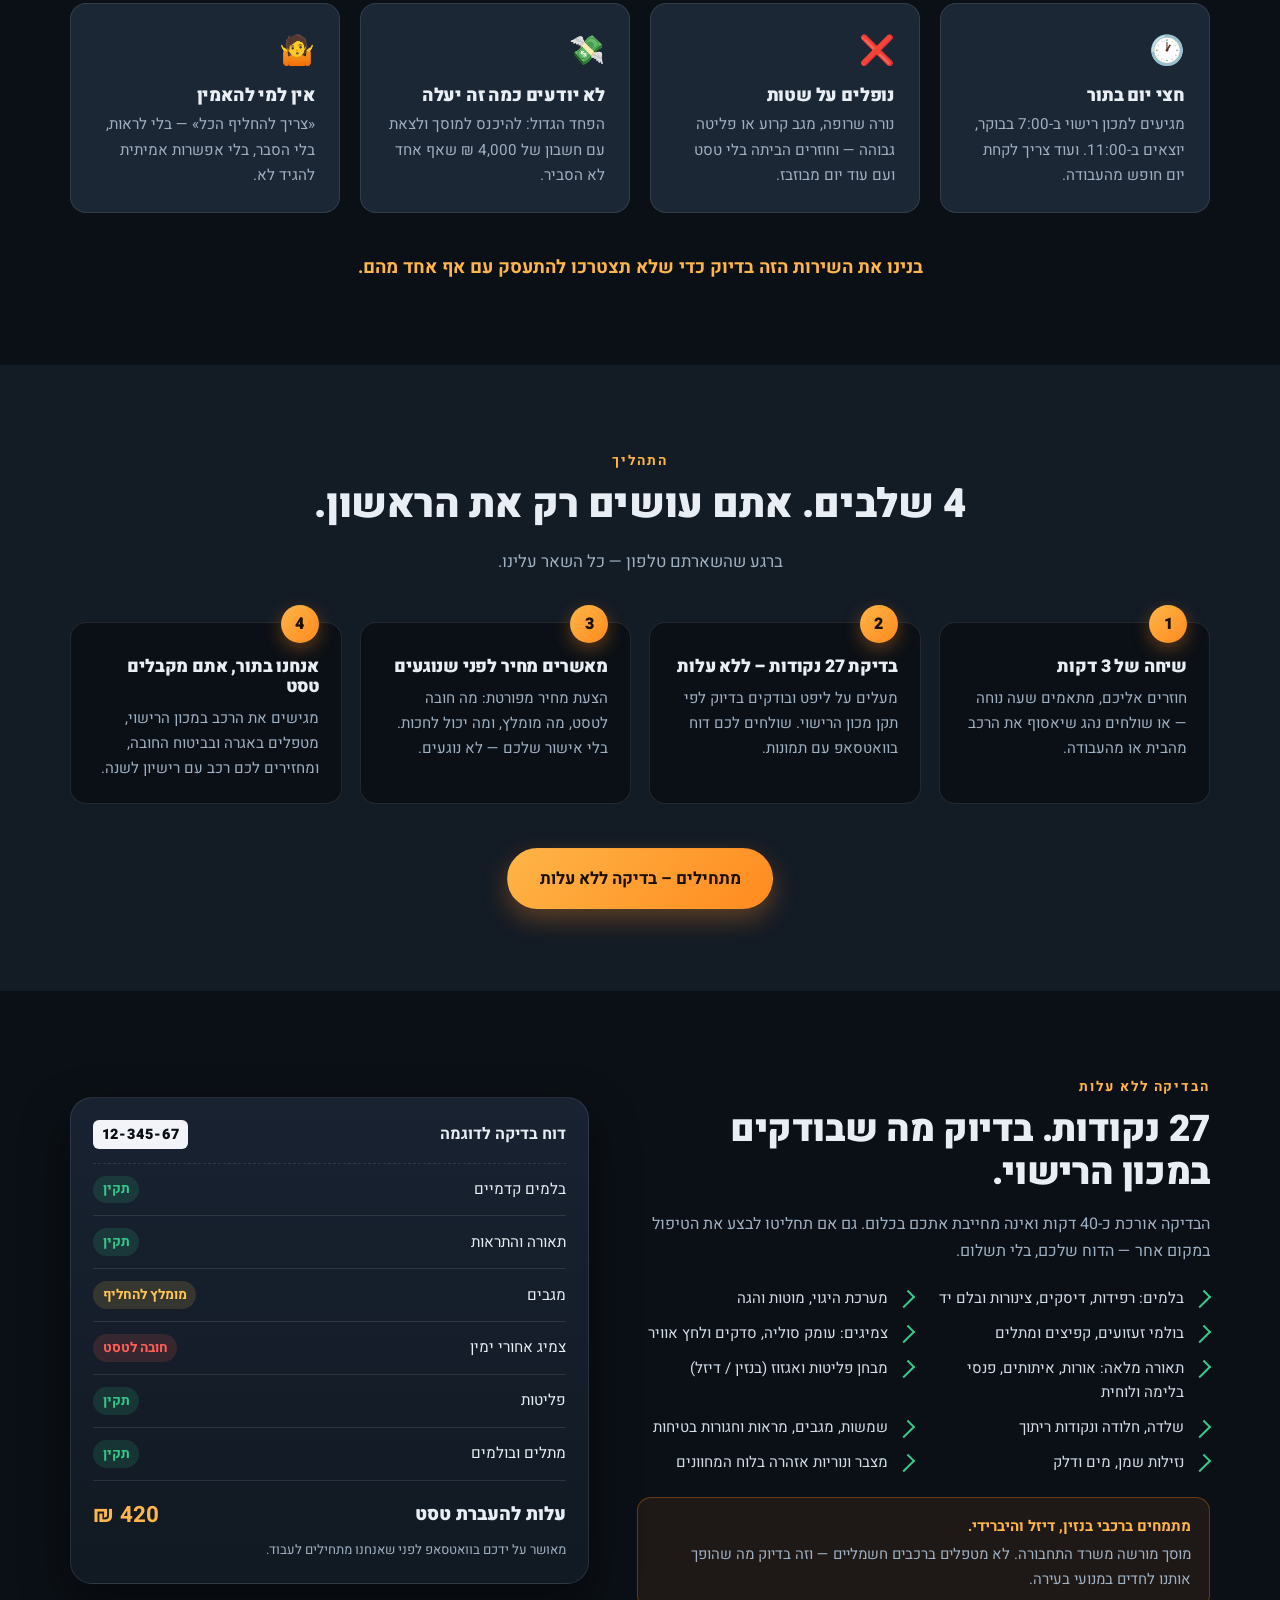
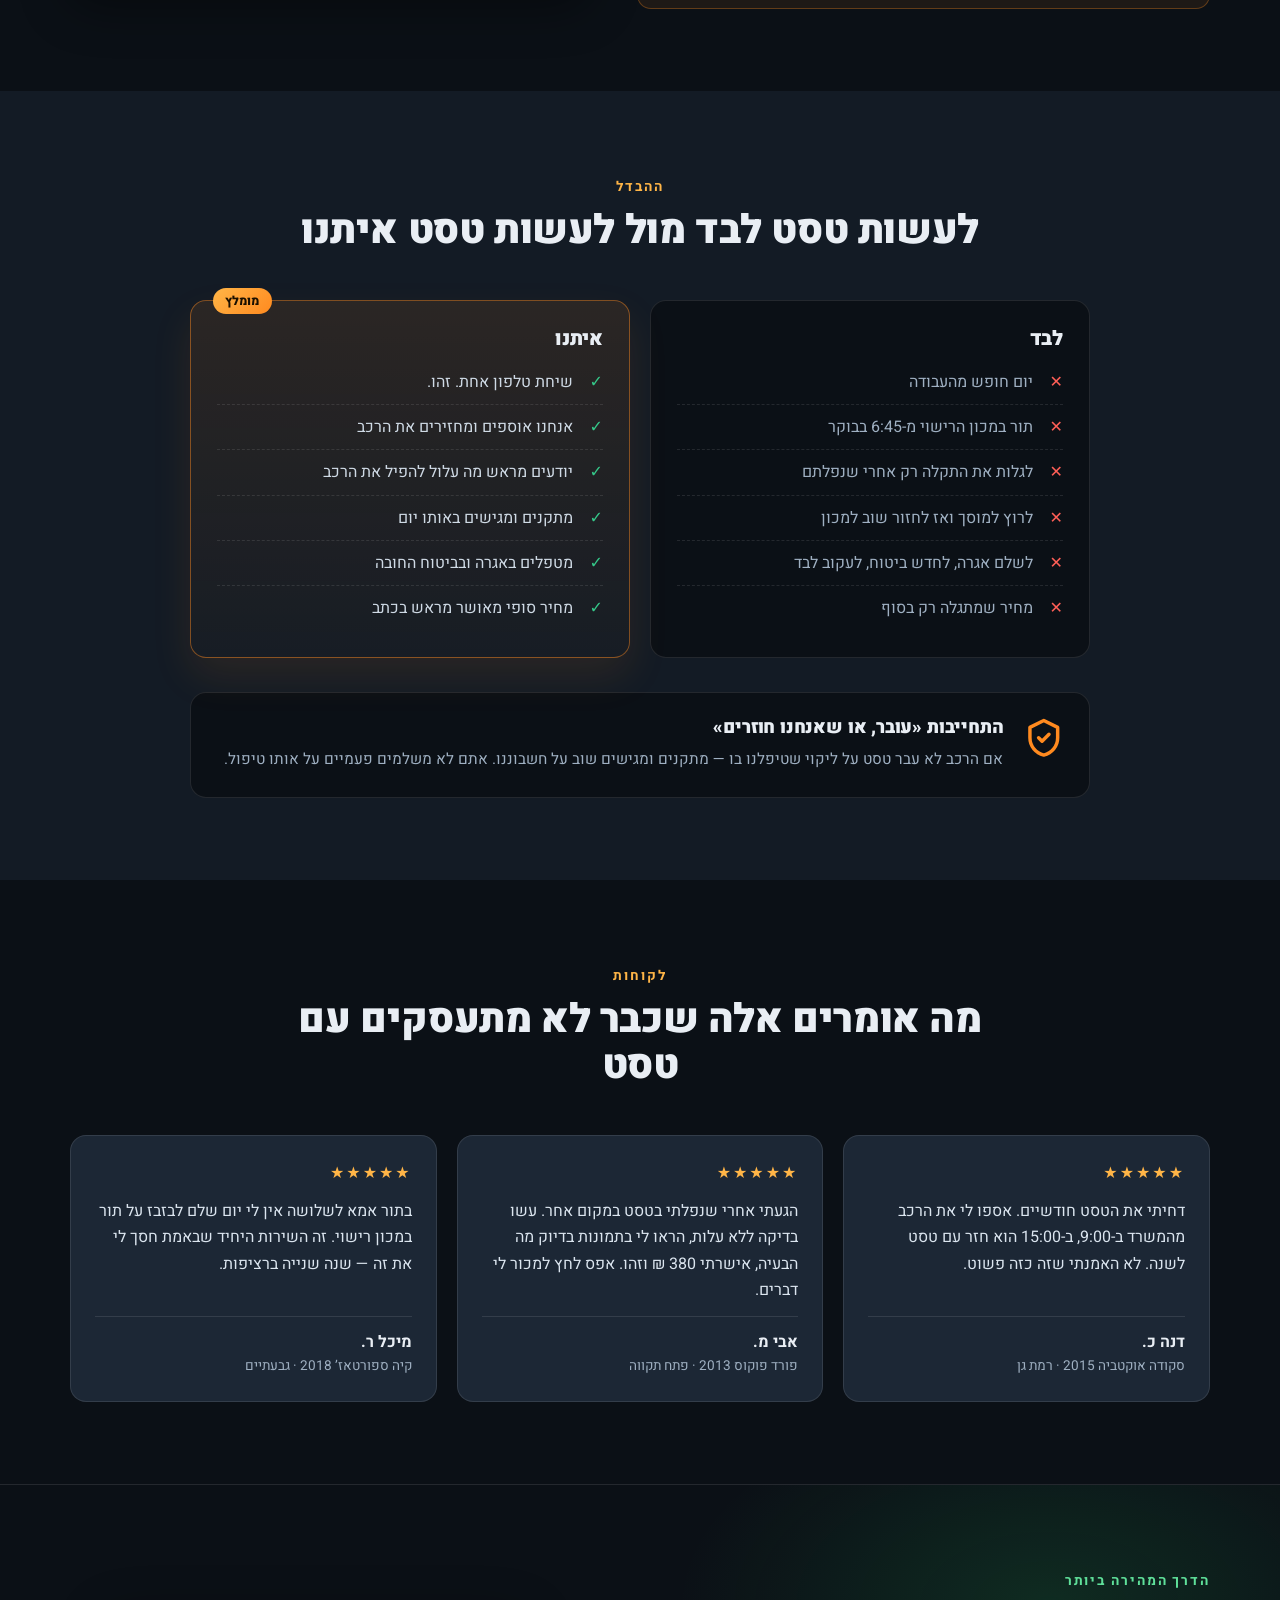
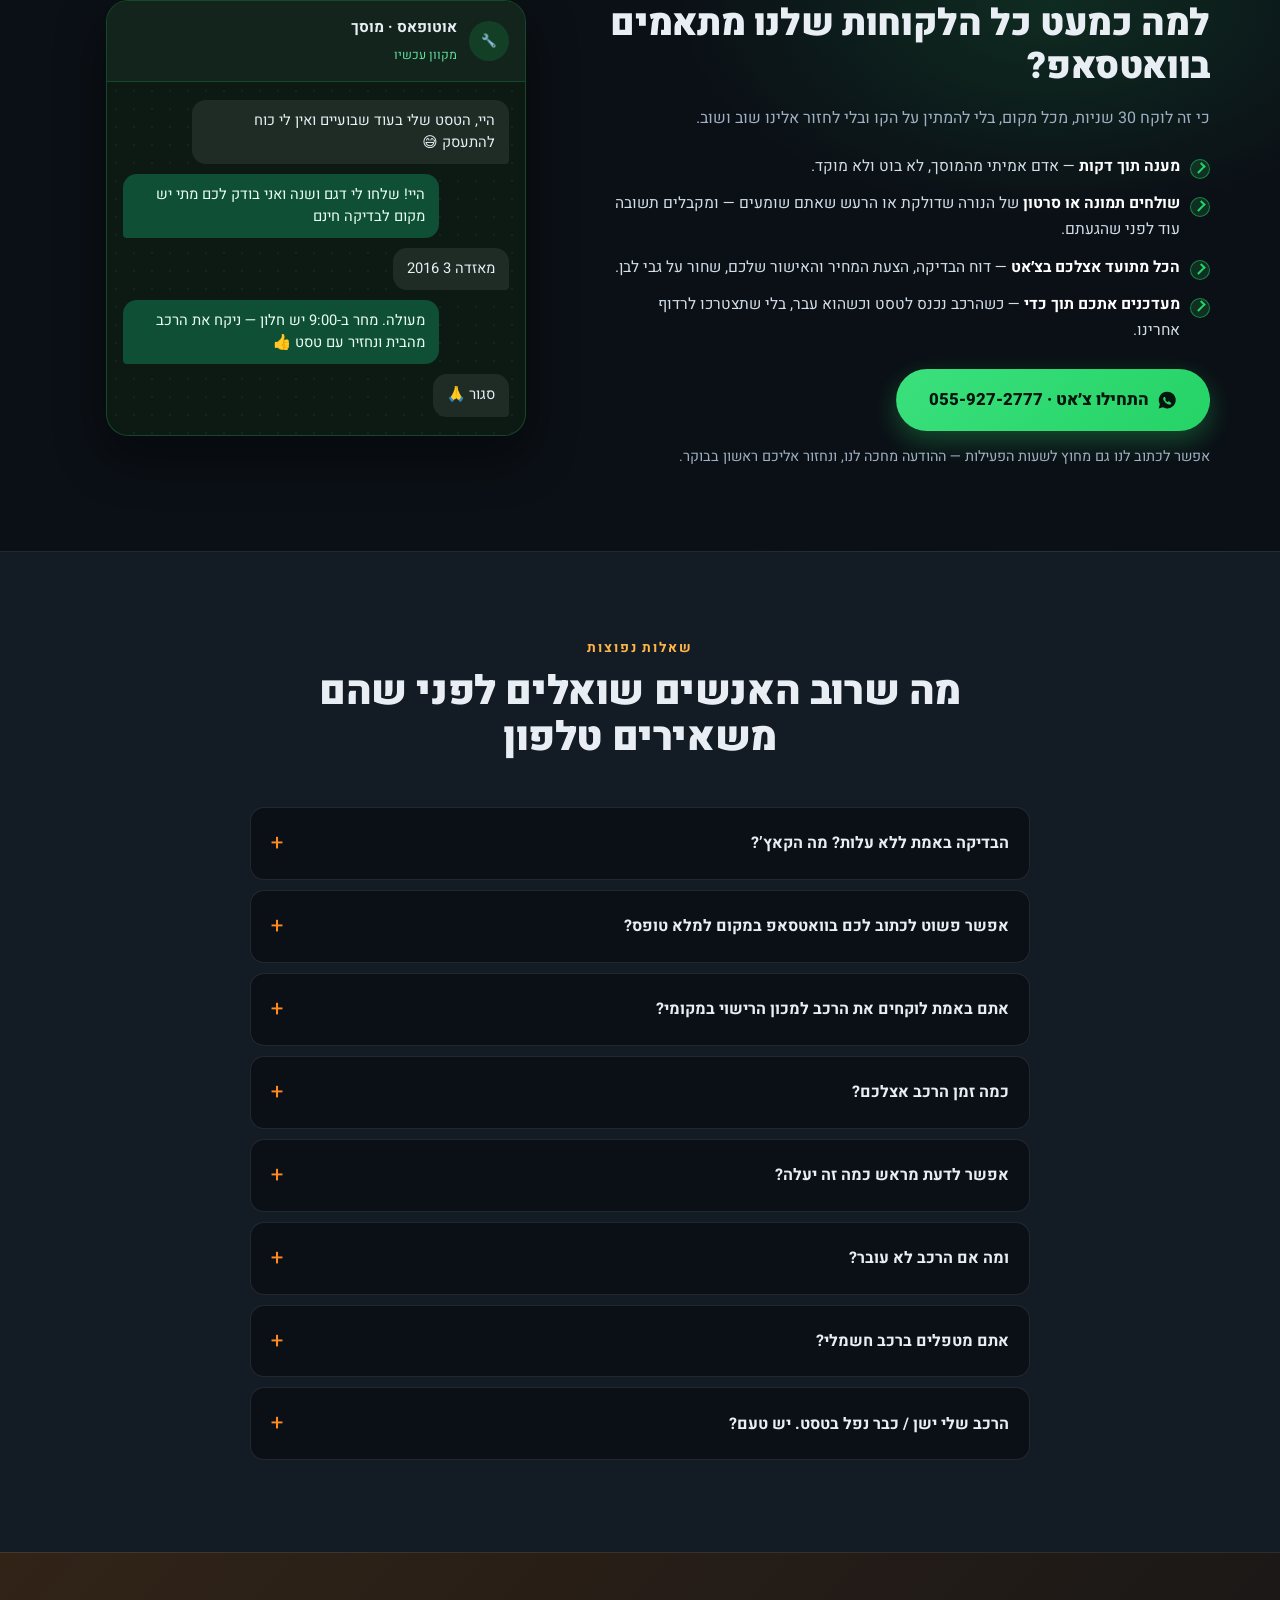
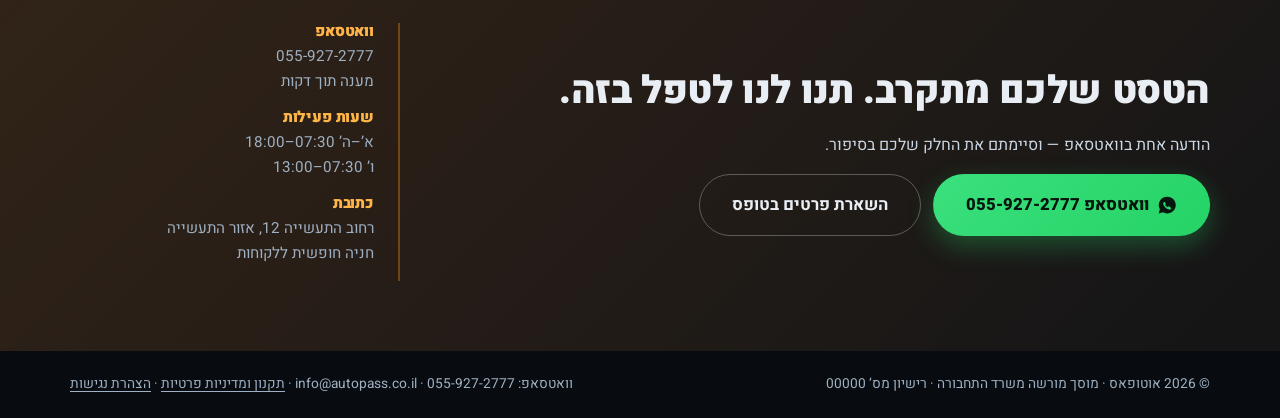
==== commit 276db433: "אייקון מותג למסך הבית + תיקון שורת ההסכמה וגלישה במובייל - אייקון רכב עם וי ירוק ותווית "טסט" (Heebo" ====
--- a/index.html
+++ b/index.html
@@ -7,6 +7,12 @@
 <meta name="description" content="בדיקה מקדימה לטסט ללא עלות. אנחנו מאתרים את התקלות, מתקנים ולוקחים את הרכב למכון הרישוי במקומך. אתה רק מקבל הודעה שהרכב עבר טסט.">
 <link rel="canonical" href="https://carweb.online/">
 <meta name="theme-color" content="#0b1016">
+<link rel="icon" href="favicon.ico" sizes="32x32">
+<link rel="icon" href="icons/favicon.svg" type="image/svg+xml">
+<link rel="apple-touch-icon" href="icons/apple-touch-icon.png">
+<link rel="manifest" href="manifest.webmanifest">
+<meta name="apple-mobile-web-app-title" content="טסט לרכב">
+<meta name="application-name" content="טסט לרכב">
 <meta property="og:title" content="אוטופאס | מעבירים לך את הרכב טסט – בלי כאב ראש">
 <meta property="og:description" content="בדיקה מקדימה לטסט ללא עלות. אנחנו מטפלים בהכל, אתה מקבל רכב עם טסט לשנה.">
 <meta property="og:type" content="website">
@@ -117,7 +123,7 @@
           <label for="notes">משהו שכדאי שנדע?</label>
           <textarea id="notes" name="notes" rows="2" placeholder="נורה דולקת בלוח, רעש בבלמים, כבר נפל בטסט..."></textarea>
         </div>
-        <label class="check">
+        <label class="consent">
           <input type="checkbox" id="consent" name="consent" checked>
           <span>מאשר/ת שתחזרו אליי בוואטסאפ, בטלפון או ב-SMS</span>
         </label>
--- a/styles.css
+++ b/styles.css
@@ -161,8 +161,20 @@
 }
 input.invalid,textarea.invalid{border-color:var(--bad);box-shadow:0 0 0 4px rgba(255,95,87,.14)}
 .err{display:block;color:#ff8f89;font-size:.8rem;min-height:1em;margin-top:4px}
-.check{display:flex;align-items:center;gap:.55rem;margin:6px 0 16px;font-weight:400;font-size:.9rem;color:var(--txt-mute)}
-.check input{width:18px;height:18px;accent-color:var(--brand);flex:0 0 auto}
+.consent{display:flex;align-items:center;gap:.55rem;margin:6px 0 16px;font-weight:400;font-size:.9rem;color:var(--txt-mute)}
+.consent input{width:18px;height:18px;accent-color:var(--brand);flex:0 0 auto}
+.consent span{color:var(--txt-mute)}
+
+/* פריסה צרה – בלי גלילה אופקית עד רוחב 320px (WCAG 1.4.10) */
+@media (max-width:760px){
+  .hero__inner>*,.check>*,.wa-band>*,.finalcta__inner>*{min-width:0}
+  .btn{white-space:normal;text-align:center}
+}
+@media (max-width:400px){
+  .header__inner{gap:10px}
+  .logo{font-size:1.1rem}
+  .hero .card-form{padding:16px}
+}
 .form-note{margin:12px 0 0;text-align:center;font-size:.82rem;color:var(--txt-mute)}
 .spinner{display:none;width:1em;height:1em;border:2px solid rgba(0,0,0,.25);border-top-color:var(--brand-ink);border-radius:50%;animation:spin .7s linear infinite}
 .is-loading .spinner{display:inline-block}
@@ -527,10 +539,11 @@
 .a11y-fs__val{min-width:3.2em;text-align:center;font-weight:800}
 .a11y-grid{display:grid;grid-template-columns:1fr 1fr;gap:8px}
 .a11y-opt{
-  display:flex;flex-direction:column;align-items:center;justify-content:center;gap:4px;
-  min-height:76px;padding:10px 6px;border-radius:12px;border:2px solid #d6dce4;background:#fff;
+  display:flex;flex-direction:column;align-items:center;justify-content:center;gap:3px;
+  min-height:62px;padding:8px 6px;border-radius:12px;border:2px solid #d6dce4;background:#fff;
   color:#111827;font:inherit;font-size:.88rem;font-weight:700;line-height:1.3;text-align:center;cursor:pointer;
 }
+html.a11y-contrast .a11y-panel{border:2px solid #fff!important}
 .a11y-opt:hover{border-color:#1a56db}
 .a11y-opt__icon{font-size:1.25rem;line-height:1}
 .a11y-opt[aria-pressed="true"]{border-color:#1a56db;background:#e8efff;color:#0b3a8f;box-shadow:inset 0 0 0 1px #1a56db}
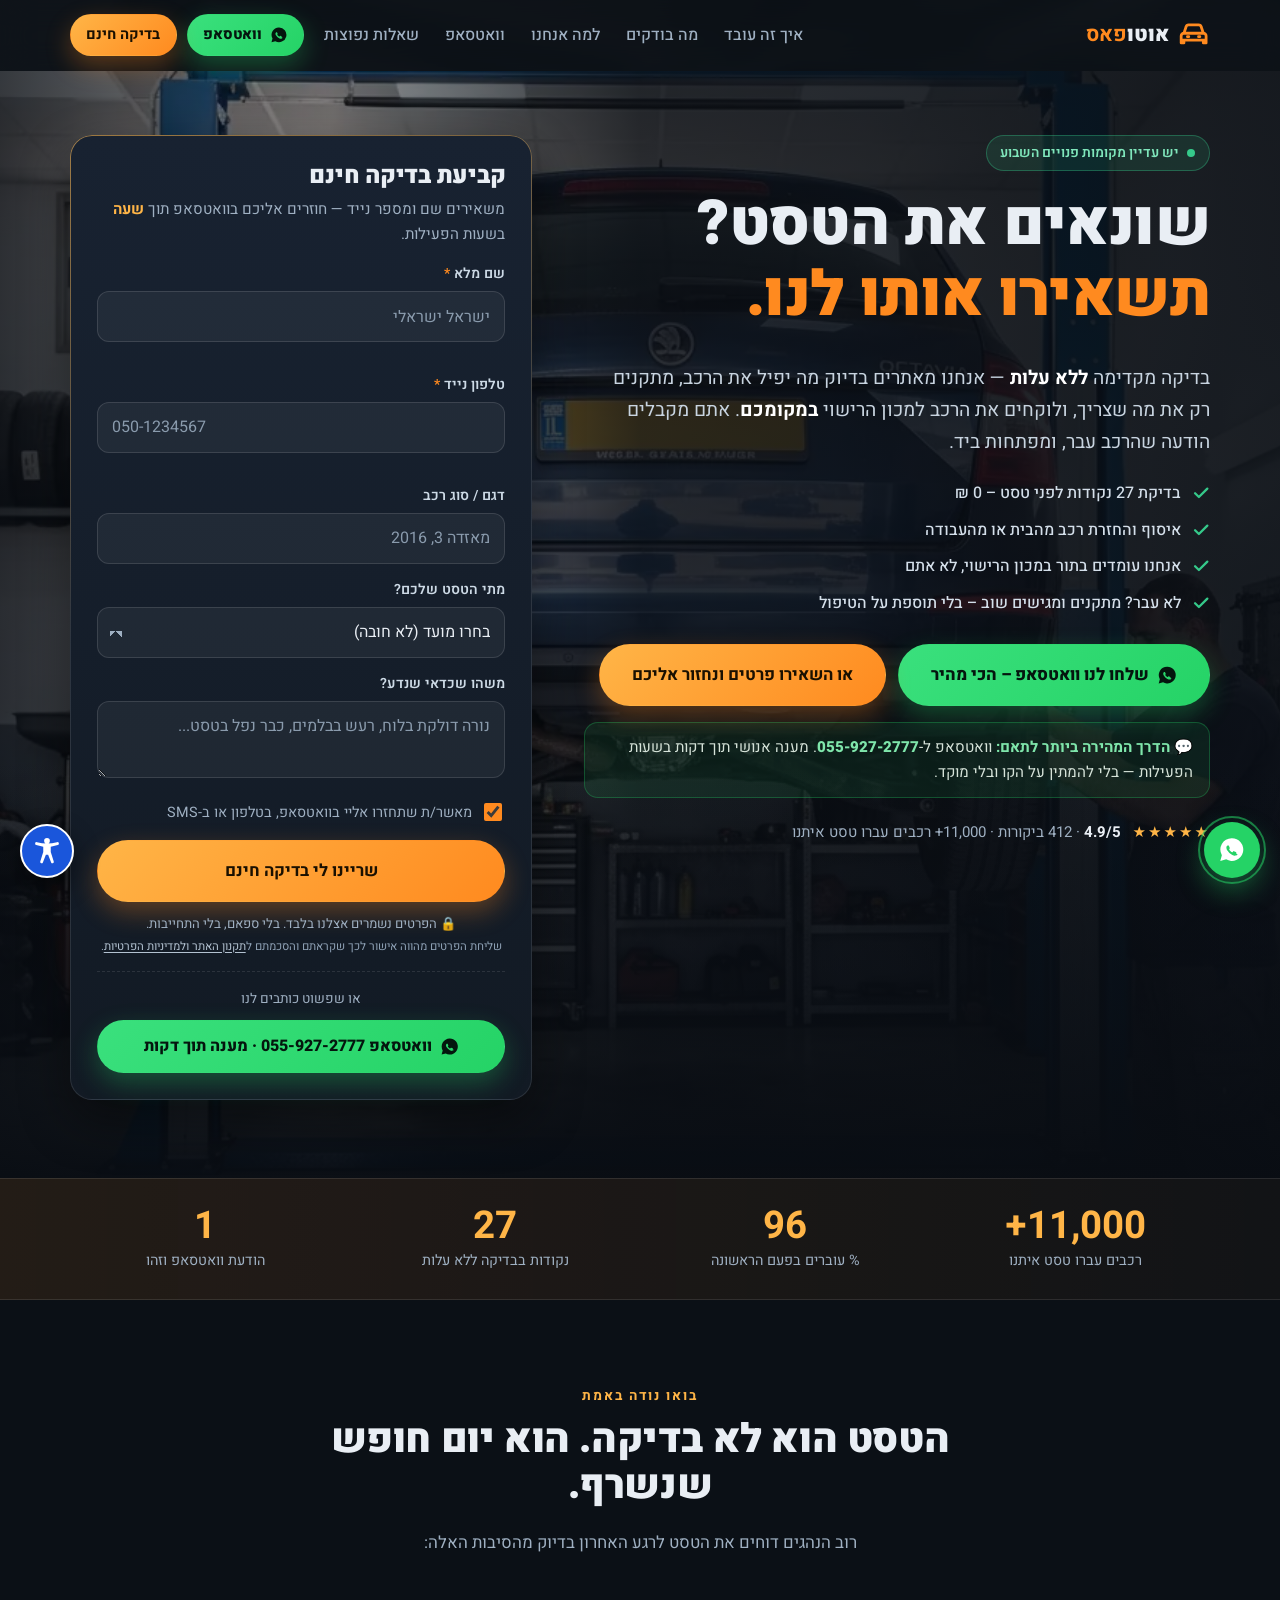
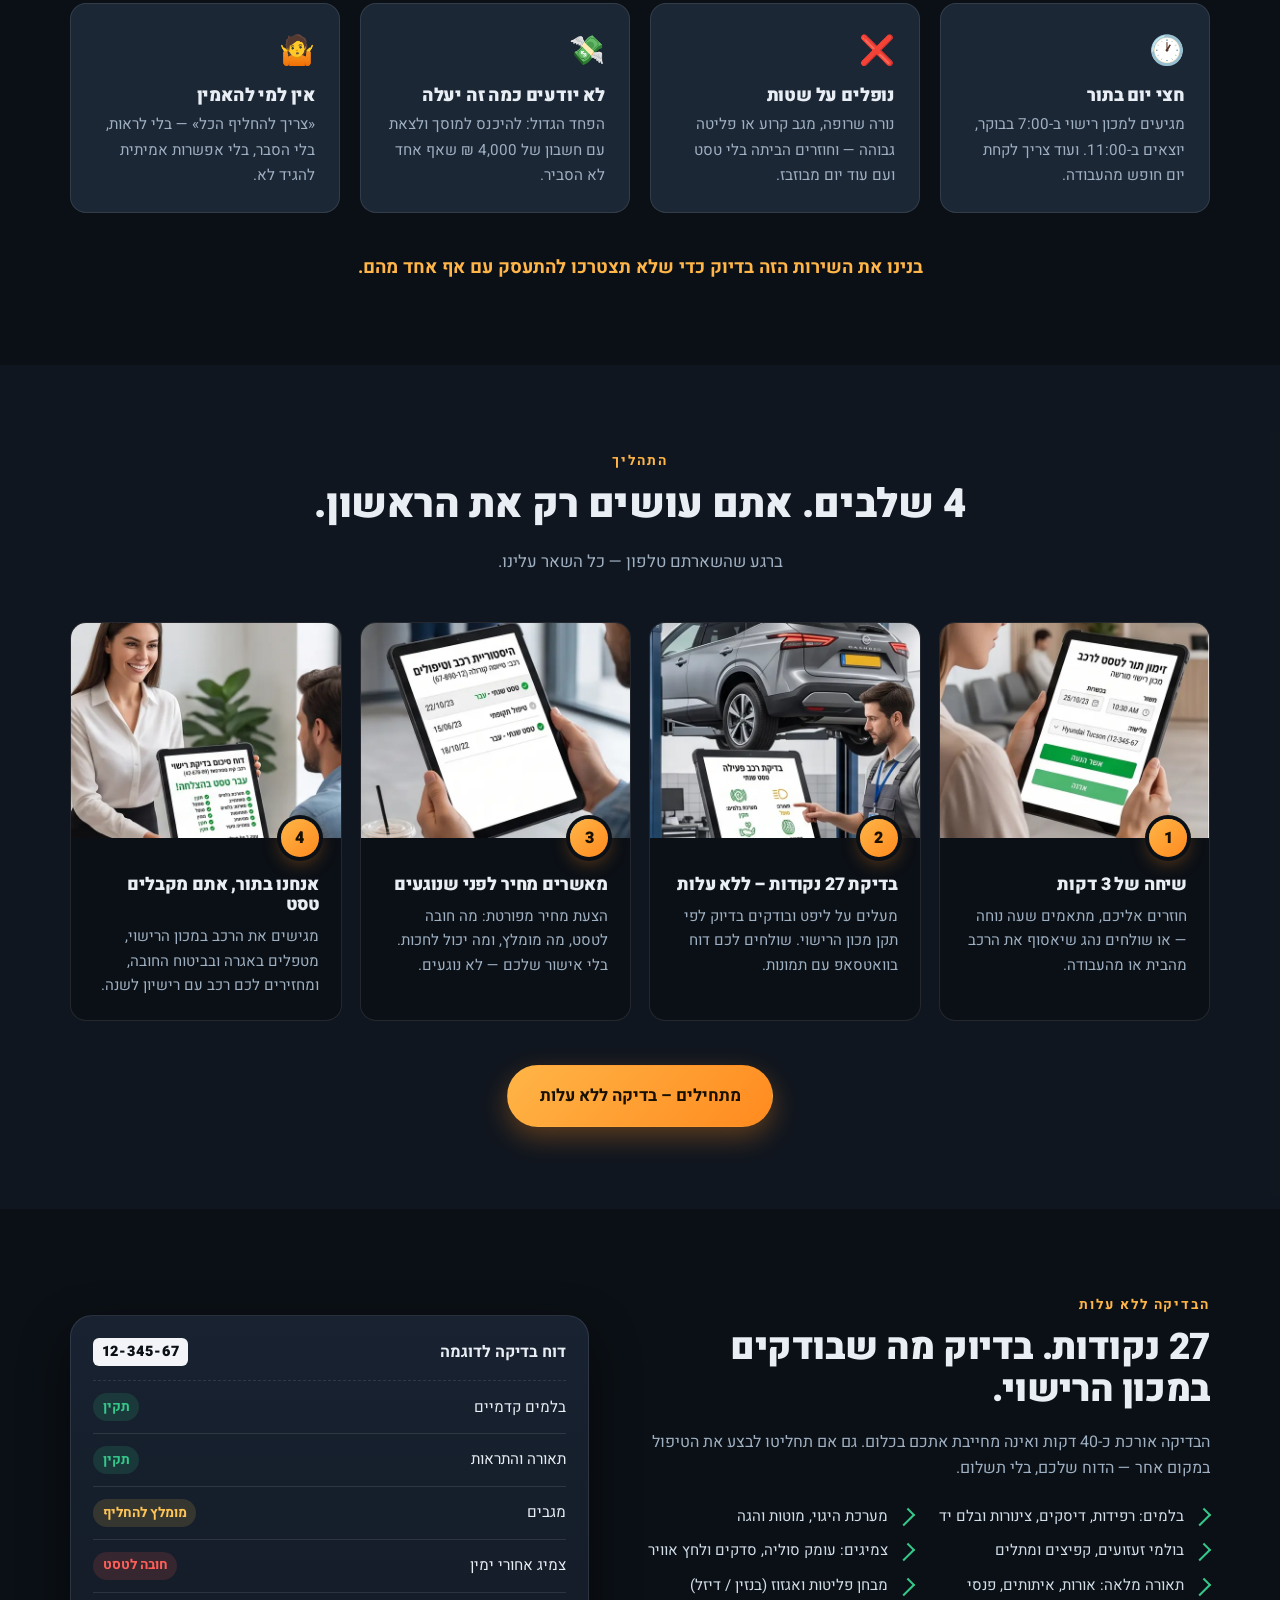
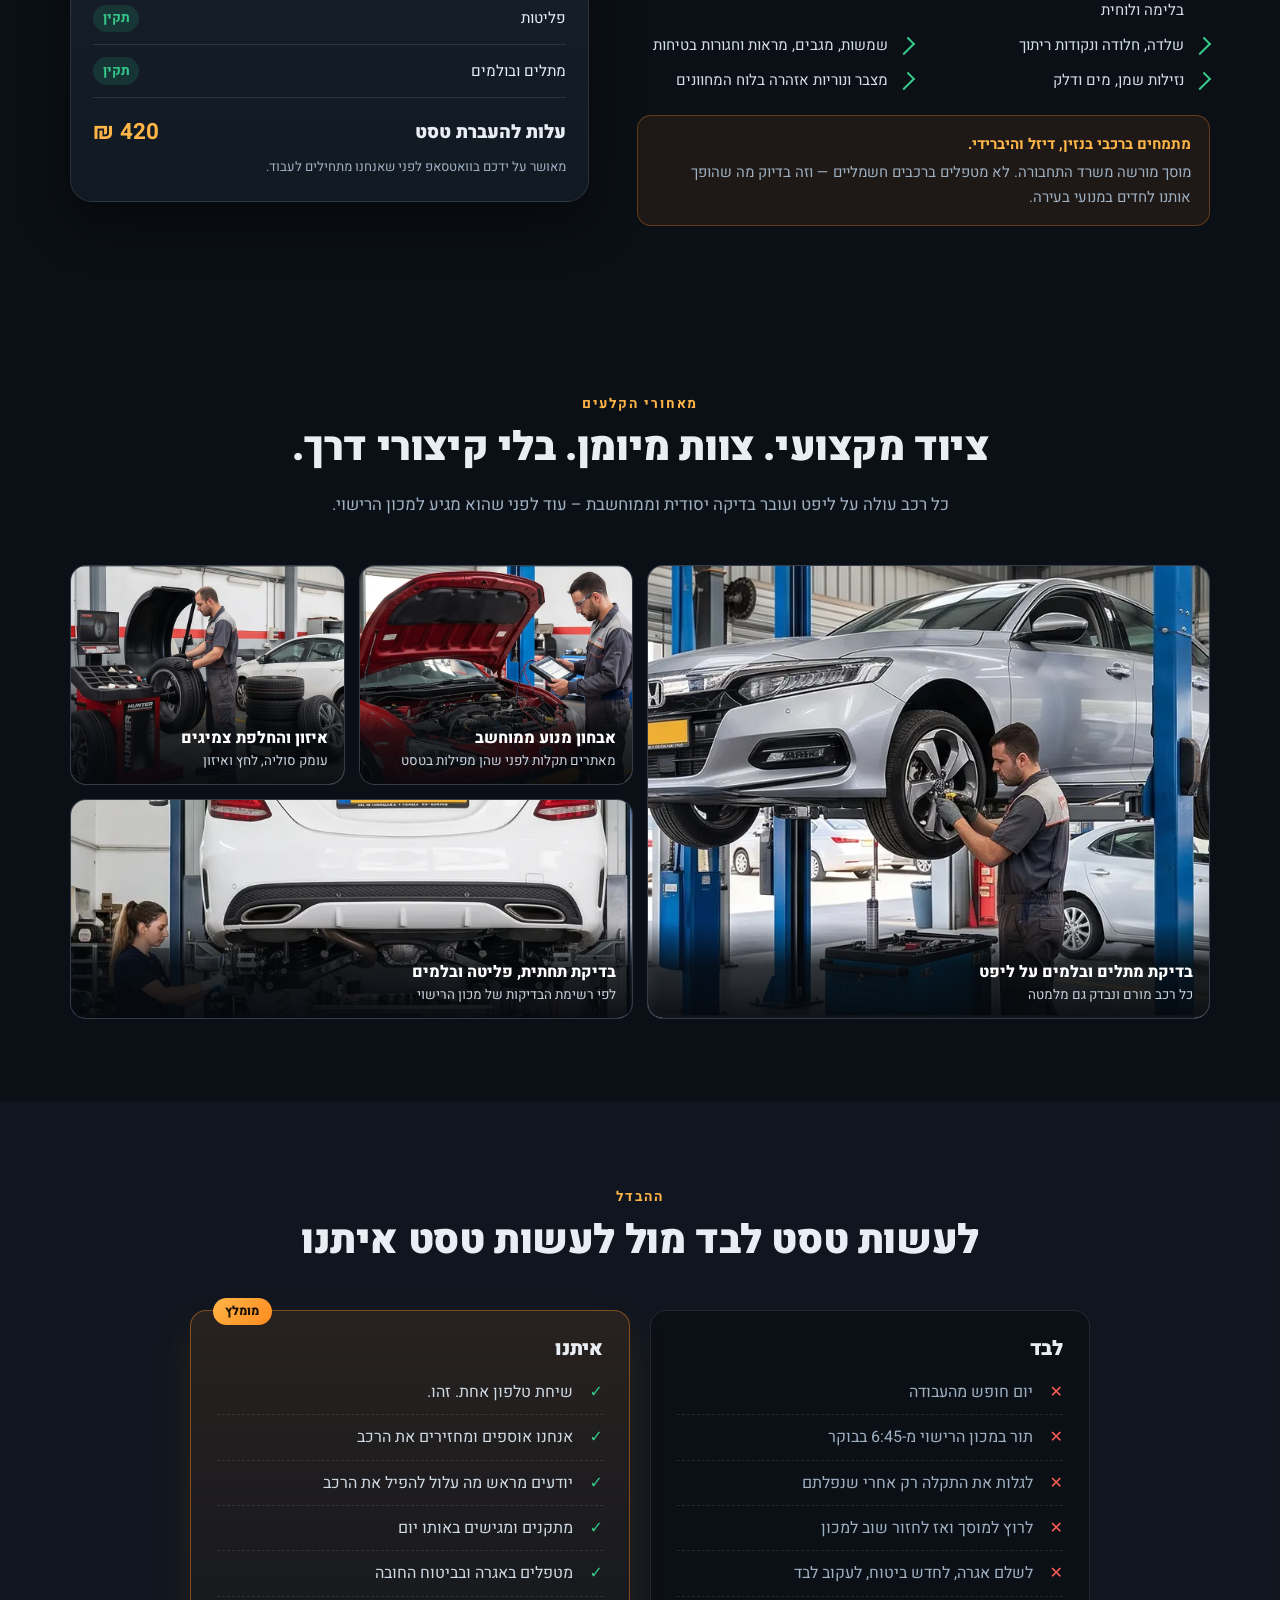
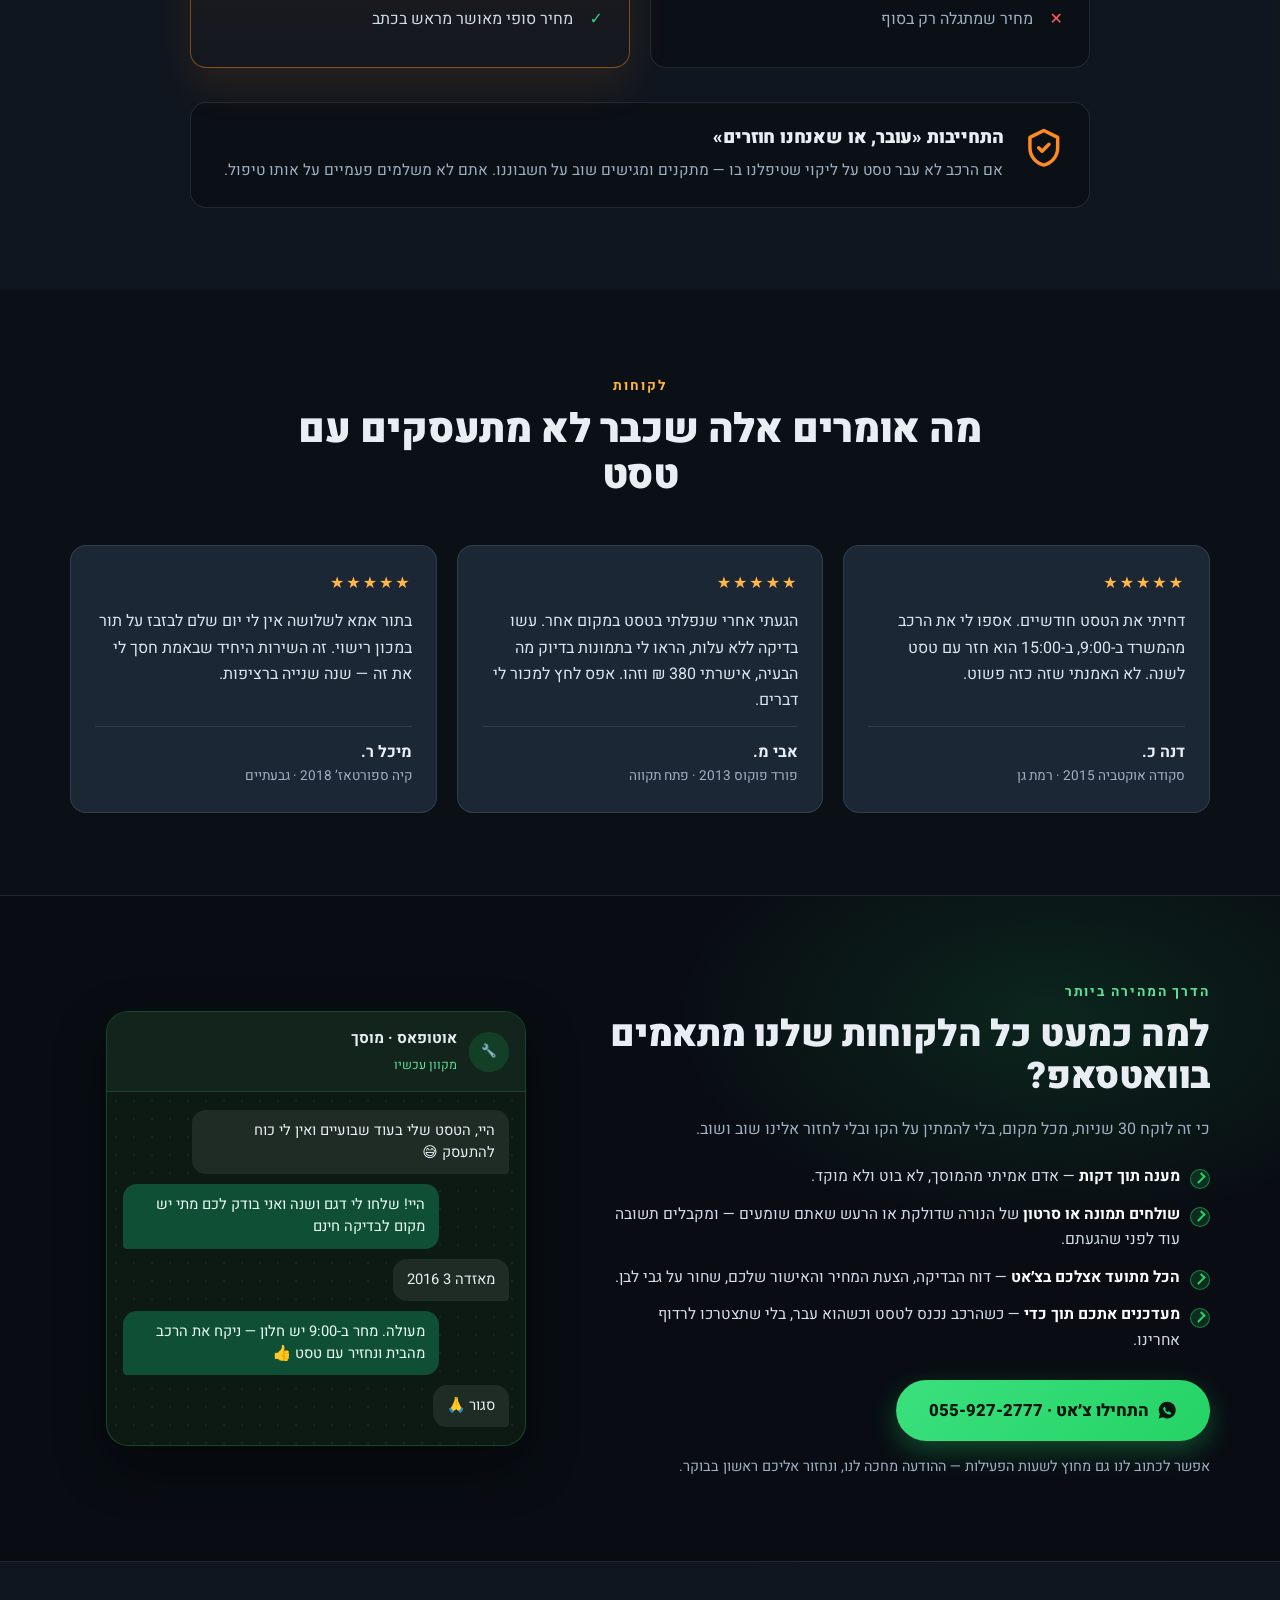
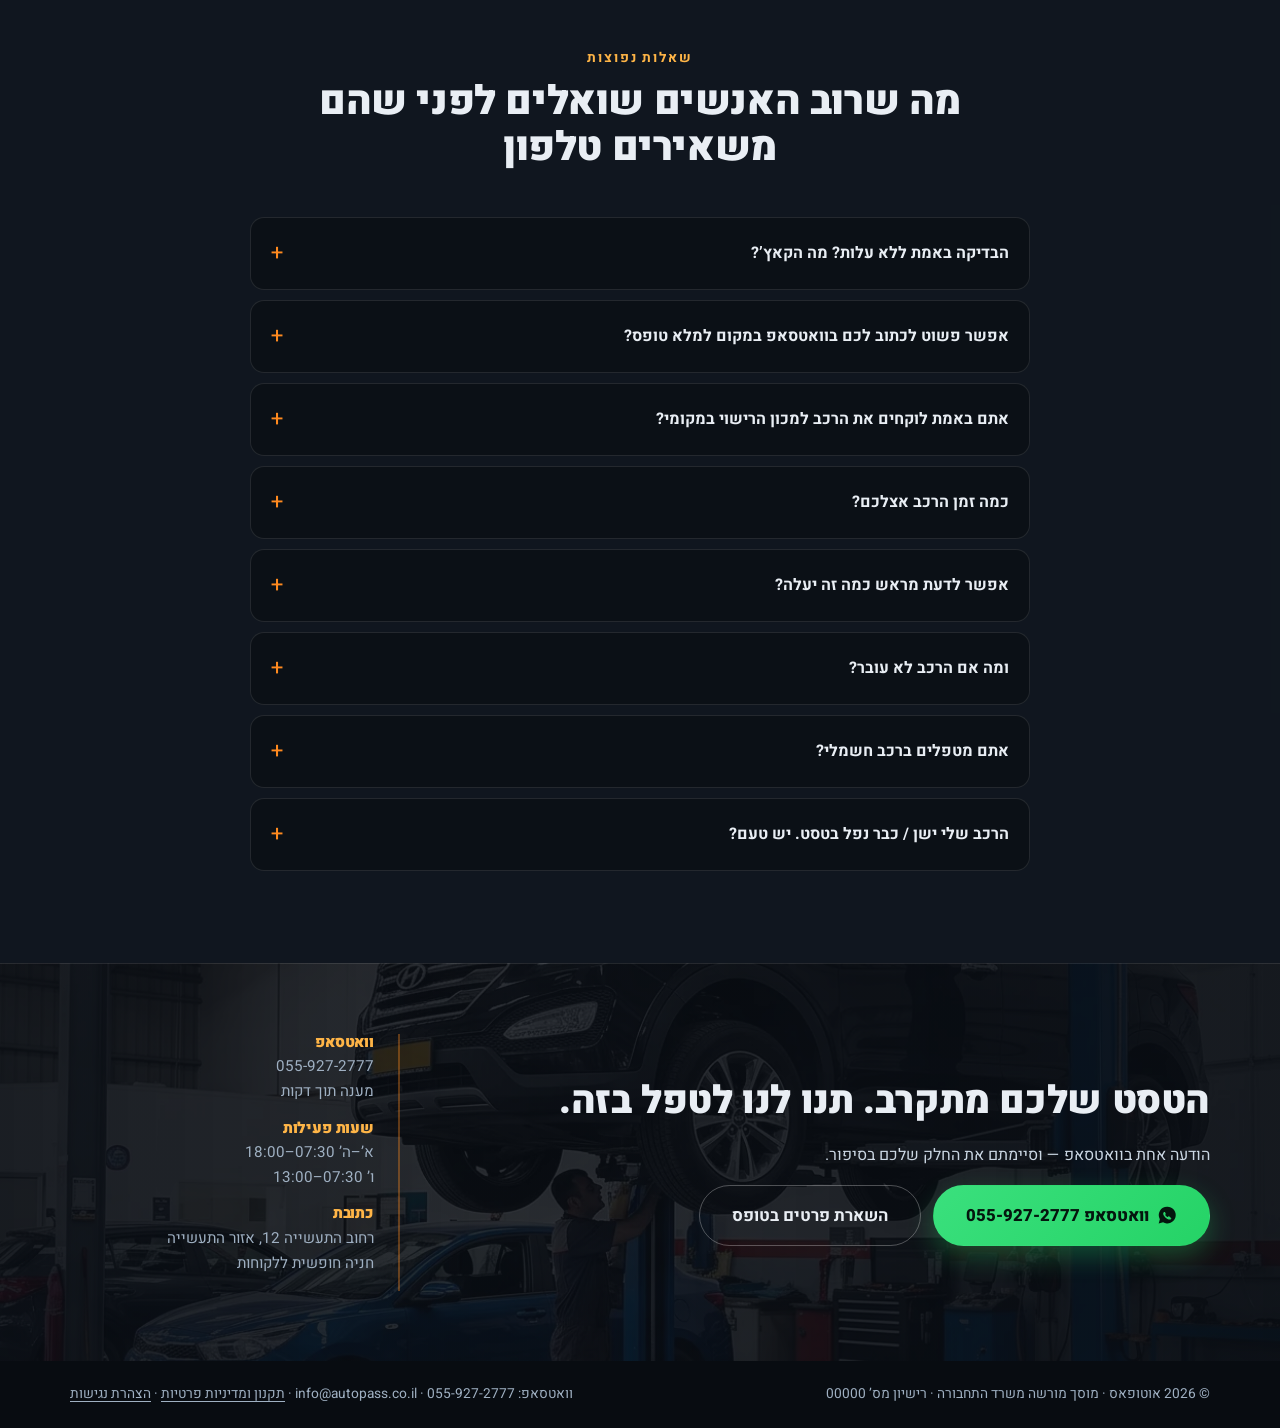
==== commit def48a2e: "עיצוב מוסך: רקעים מצולמים, תמונה לכל שלב וגלריית "מאחורי הקלעים" - היירו על תמונת מוסך מלאה עם החשכה" ====
--- a/index.html
+++ b/index.html
@@ -23,6 +23,8 @@
 <link rel="preconnect" href="https://fonts.gstatic.com" crossorigin>
 <link href="https://fonts.googleapis.com/css2?family=Heebo:wght@300;400;500;700;900&display=swap" rel="stylesheet">
 <link rel="stylesheet" href="styles.css">
+<link rel="preload" as="image" href="img/hero-sm.webp" type="image/webp" media="(max-width: 760px)" fetchpriority="high">
+<link rel="preload" as="image" href="img/hero.webp" type="image/webp" media="(min-width: 761px)" fetchpriority="high">
 </head>
 <body>
 <a class="skip-link" href="#main">דלג לתוכן הראשי</a>
@@ -42,7 +44,7 @@
       <a href="#faq">שאלות נפוצות</a>
     </nav>
     <div class="header__actions">
-      <a href="https://wa.me/972559272777?text=%D7%94%D7%99%D7%99%2C%20%D7%90%D7%A9%D7%9E%D7%97%20%D7%9C%D7%AA%D7%90%D7%9D%20%D7%91%D7%93%D7%99%D7%A7%D7%94%20%D7%9C%D7%A4%D7%A0%D7%99%20%D7%98%D7%A1%D7%98" target="_blank" rel="noopener" class="btn btn--wa btn--sm">
+      <a href="https://wa.me/972559272777?text=%F0%9F%9A%97%20%D7%A4%D7%A0%D7%99%D7%99%D7%94%20%D7%9E%D7%90%D7%AA%D7%A8%20%D7%98%D7%A1%D7%98%20%D7%9C%D7%A8%D7%9B%D7%91%20%E2%80%93%20carweb.online%0A%D7%A9%D7%9C%D7%95%D7%9D%2C%20%D7%90%D7%A9%D7%9E%D7%97%20%D7%9C%D7%AA%D7%90%D7%9D%20%D7%91%D7%93%D7%99%D7%A7%D7%94%20%D7%9C%D7%A4%D7%A0%D7%99%20%D7%98%D7%A1%D7%98." target="_blank" rel="noopener" class="btn btn--wa btn--sm">
         <svg viewBox="0 0 24 24" aria-hidden="true"><path d="M12 2a10 10 0 0 0-8.6 15L2 22l5.2-1.4A10 10 0 1 0 12 2zm5.3 14.1c-.2.6-1.3 1.2-1.8 1.2-.5.1-1 .1-1.7-.1-.4-.1-.9-.3-1.5-.6a11 11 0 0 1-4.2-4c-.3-.5-.7-1.2-.7-2.2s.5-1.5.7-1.7c.2-.2.4-.3.6-.3h.5c.2 0 .4 0 .5.4l.7 1.7c.1.2 0 .4-.1.5l-.3.4c-.1.1-.2.3-.1.5.3.5.7 1.1 1.2 1.5.6.5 1.1.7 1.4.9.2.1.4.1.5-.1l.6-.7c.1-.2.3-.2.5-.1l1.6.8c.2.1.4.2.4.3.1.2.1.6-.1 1z"/></svg>
         וואטסאפ
       </a>
@@ -72,14 +74,14 @@
         <li><svg viewBox="0 0 24 24" aria-hidden="true"><path d="M20 6L9 17l-5-5"/></svg> לא עבר? מתקנים ומגישים שוב – בלי תוספת על הטיפול</li>
       </ul>
       <div class="hero__cta">
-        <a href="https://wa.me/972559272777?text=%D7%94%D7%99%D7%99%2C%20%D7%90%D7%A9%D7%9E%D7%97%20%D7%9C%D7%AA%D7%90%D7%9D%20%D7%91%D7%93%D7%99%D7%A7%D7%94%20%D7%9C%D7%A4%D7%A0%D7%99%20%D7%98%D7%A1%D7%98" target="_blank" rel="noopener" class="btn btn--wa btn--lg">
+        <a href="https://wa.me/972559272777?text=%F0%9F%9A%97%20%D7%A4%D7%A0%D7%99%D7%99%D7%94%20%D7%9E%D7%90%D7%AA%D7%A8%20%D7%98%D7%A1%D7%98%20%D7%9C%D7%A8%D7%9B%D7%91%20%E2%80%93%20carweb.online%0A%D7%A9%D7%9C%D7%95%D7%9D%2C%20%D7%90%D7%A9%D7%9E%D7%97%20%D7%9C%D7%AA%D7%90%D7%9D%20%D7%91%D7%93%D7%99%D7%A7%D7%94%20%D7%9C%D7%A4%D7%A0%D7%99%20%D7%98%D7%A1%D7%98." target="_blank" rel="noopener" class="btn btn--wa btn--lg">
           <svg viewBox="0 0 24 24" aria-hidden="true"><path d="M12 2a10 10 0 0 0-8.6 15L2 22l5.2-1.4A10 10 0 1 0 12 2zm5.3 14.1c-.2.6-1.3 1.2-1.8 1.2-.5.1-1 .1-1.7-.1-.4-.1-.9-.3-1.5-.6a11 11 0 0 1-4.2-4c-.3-.5-.7-1.2-.7-2.2s.5-1.5.7-1.7c.2-.2.4-.3.6-.3h.5c.2 0 .4 0 .5.4l.7 1.7c.1.2 0 .4-.1.5l-.3.4c-.1.1-.2.3-.1.5.3.5.7 1.1 1.2 1.5.6.5 1.1.7 1.4.9.2.1.4.1.5-.1l.6-.7c.1-.2.3-.2.5-.1l1.6.8c.2.1.4.2.4.3.1.2.1.6-.1 1z"/></svg>
           שלחו לנו וואטסאפ – הכי מהיר
         </a>
         <a href="#lead" class="btn btn--primary btn--lg">או השאירו פרטים ונחזור אליכם</a>
       </div>
       <p class="hero__wa-note">
-        <span aria-hidden="true">💬</span> <b>הדרך המהירה ביותר לתאם:</b> וואטסאפ ל-<a href="https://wa.me/972559272777?text=%D7%94%D7%99%D7%99%2C%20%D7%90%D7%A9%D7%9E%D7%97%20%D7%9C%D7%AA%D7%90%D7%9D%20%D7%91%D7%93%D7%99%D7%A7%D7%94%20%D7%9C%D7%A4%D7%A0%D7%99%20%D7%98%D7%A1%D7%98" target="_blank" rel="noopener">055-927-2777</a>.
+        <span aria-hidden="true">💬</span> <b>הדרך המהירה ביותר לתאם:</b> וואטסאפ ל-<a href="https://wa.me/972559272777?text=%F0%9F%9A%97%20%D7%A4%D7%A0%D7%99%D7%99%D7%94%20%D7%9E%D7%90%D7%AA%D7%A8%20%D7%98%D7%A1%D7%98%20%D7%9C%D7%A8%D7%9B%D7%91%20%E2%80%93%20carweb.online%0A%D7%A9%D7%9C%D7%95%D7%9D%2C%20%D7%90%D7%A9%D7%9E%D7%97%20%D7%9C%D7%AA%D7%90%D7%9D%20%D7%91%D7%93%D7%99%D7%A7%D7%94%20%D7%9C%D7%A4%D7%A0%D7%99%20%D7%98%D7%A1%D7%98." target="_blank" rel="noopener">055-927-2777</a>.
         מענה אנושי תוך דקות בשעות הפעילות — בלי להמתין על הקו ובלי מוקד.
       </p>
       <div class="hero__trust">
@@ -135,7 +137,7 @@
         <p class="form-legal">שליחת הפרטים מהווה אישור לכך שקראתם והסכמתם ל<a href="terms.html">תקנון האתר ולמדיניות הפרטיות</a>.</p>
         <div class="or-wa">
           <span class="or-wa__sep">או שפשוט כותבים לנו</span>
-          <a href="https://wa.me/972559272777?text=%D7%94%D7%99%D7%99%2C%20%D7%90%D7%A9%D7%9E%D7%97%20%D7%9C%D7%AA%D7%90%D7%9D%20%D7%91%D7%93%D7%99%D7%A7%D7%94%20%D7%9C%D7%A4%D7%A0%D7%99%20%D7%98%D7%A1%D7%98" target="_blank" rel="noopener" class="btn btn--wa btn--block">
+          <a href="https://wa.me/972559272777?text=%F0%9F%9A%97%20%D7%A4%D7%A0%D7%99%D7%99%D7%94%20%D7%9E%D7%90%D7%AA%D7%A8%20%D7%98%D7%A1%D7%98%20%D7%9C%D7%A8%D7%9B%D7%91%20%E2%80%93%20carweb.online%0A%D7%A9%D7%9C%D7%95%D7%9D%2C%20%D7%90%D7%A9%D7%9E%D7%97%20%D7%9C%D7%AA%D7%90%D7%9D%20%D7%91%D7%93%D7%99%D7%A7%D7%94%20%D7%9C%D7%A4%D7%A0%D7%99%20%D7%98%D7%A1%D7%98." target="_blank" rel="noopener" class="btn btn--wa btn--block">
             <svg viewBox="0 0 24 24" aria-hidden="true"><path d="M12 2a10 10 0 0 0-8.6 15L2 22l5.2-1.4A10 10 0 1 0 12 2zm5.3 14.1c-.2.6-1.3 1.2-1.8 1.2-.5.1-1 .1-1.7-.1-.4-.1-.9-.3-1.5-.6a11 11 0 0 1-4.2-4c-.3-.5-.7-1.2-.7-2.2s.5-1.5.7-1.7c.2-.2.4-.3.6-.3h.5c.2 0 .4 0 .5.4l.7 1.7c.1.2 0 .4-.1.5l-.3.4c-.1.1-.2.3-.1.5.3.5.7 1.1 1.2 1.5.6.5 1.1.7 1.4.9.2.1.4.1.5-.1l.6-.7c.1-.2.3-.2.5-.1l1.6.8c.2.1.4.2.4.3.1.2.1.6-.1 1z"/></svg>
             וואטסאפ 055-927-2777 · מענה תוך דקות
           </a>
@@ -145,7 +147,7 @@
         <div class="form-success__icon"><svg viewBox="0 0 24 24" aria-hidden="true"><path d="M20 6L9 17l-5-5"/></svg></div>
         <h3 id="successTitle" tabindex="-1">קיבלנו! <span aria-hidden="true">🎉</span></h3>
         <p>נציג שלנו יחזור אליכם תוך שעה בשעות הפעילות לתיאום הבדיקה.<br><b>רוצים תשובה כבר עכשיו?</b> כתבו לנו בוואטסאפ ונענה תוך דקות.</p>
-        <a href="https://wa.me/972559272777?text=%D7%94%D7%99%D7%99%2C%20%D7%94%D7%A9%D7%90%D7%A8%D7%AA%D7%99%20%D7%A4%D7%A8%D7%98%D7%99%D7%9D%20%D7%91%D7%90%D7%AA%D7%A8%20%D7%95%D7%90%D7%A9%D7%9E%D7%97%20%D7%9C%D7%96%D7%A8%D7%96" target="_blank" rel="noopener" class="btn btn--wa btn--block">
+        <a href="https://wa.me/972559272777?text=%F0%9F%9A%97%20%D7%A4%D7%A0%D7%99%D7%99%D7%94%20%D7%9E%D7%90%D7%AA%D7%A8%20%D7%98%D7%A1%D7%98%20%D7%9C%D7%A8%D7%9B%D7%91%20%E2%80%93%20carweb.online%0A%D7%A9%D7%9C%D7%95%D7%9D%2C%20%D7%94%D7%A9%D7%90%D7%A8%D7%AA%D7%99%20%D7%A4%D7%A8%D7%98%D7%99%D7%9D%20%D7%91%D7%98%D7%95%D7%A4%D7%A1%20%D7%91%D7%90%D7%AA%D7%A8%20%D7%95%D7%90%D7%A9%D7%9E%D7%97%20%D7%9C%D7%96%D7%A8%D7%96%20%D7%90%D7%AA%20%D7%94%D7%AA%D7%99%D7%90%D7%95%D7%9D." target="_blank" rel="noopener" class="btn btn--wa btn--block">
           <svg viewBox="0 0 24 24" aria-hidden="true"><path d="M12 2a10 10 0 0 0-8.6 15L2 22l5.2-1.4A10 10 0 1 0 12 2zm5.3 14.1c-.2.6-1.3 1.2-1.8 1.2-.5.1-1 .1-1.7-.1-.4-.1-.9-.3-1.5-.6a11 11 0 0 1-4.2-4c-.3-.5-.7-1.2-.7-2.2s.5-1.5.7-1.7c.2-.2.4-.3.6-.3h.5c.2 0 .4 0 .5.4l.7 1.7c.1.2 0 .4-.1.5l-.3.4c-.1.1-.2.3-.1.5.3.5.7 1.1 1.2 1.5.6.5 1.1.7 1.4.9.2.1.4.1.5-.1l.6-.7c.1-.2.3-.2.5-.1l1.6.8c.2.1.4.2.4.3.1.2.1.6-.1 1z"/></svg>
           פתחו איתנו צ׳אט בוואטסאפ
         </a>
@@ -209,24 +211,36 @@
     </div>
     <ol class="steps reveal">
       <li class="step">
-        <span class="step__num">1</span>
-        <h3>שיחה של 3 דקות</h3>
-        <p>חוזרים אליכם, מתאמים שעה נוחה — או שולחים נהג שיאסוף את הרכב מהבית או מהעבודה.</p>
+        <img class="step__img" src="img/step-1.webp" width="560" height="560" loading="lazy" decoding="async" alt="לקוחה מתאמת בדיקה לפני טסט דרך הטאבלט">
+        <div class="step__body">
+          <span class="step__num">1</span>
+          <h3>שיחה של 3 דקות</h3>
+          <p>חוזרים אליכם, מתאמים שעה נוחה — או שולחים נהג שיאסוף את הרכב מהבית או מהעבודה.</p>
+        </div>
       </li>
       <li class="step">
-        <span class="step__num">2</span>
-        <h3>בדיקת 27 נקודות – ללא עלות</h3>
-        <p>מעלים על ליפט ובודקים בדיוק לפי תקן מכון הרישוי. שולחים לכם דוח בוואטסאפ עם תמונות.</p>
+        <img class="step__img" src="img/step-2.webp" width="560" height="560" loading="lazy" decoding="async" alt="מכונאי בודק רכב המורם על ליפט לפי רשימת בדיקות הטסט">
+        <div class="step__body">
+          <span class="step__num">2</span>
+          <h3>בדיקת 27 נקודות – ללא עלות</h3>
+          <p>מעלים על ליפט ובודקים בדיוק לפי תקן מכון הרישוי. שולחים לכם דוח בוואטסאפ עם תמונות.</p>
+        </div>
       </li>
       <li class="step">
-        <span class="step__num">3</span>
-        <h3>מאשרים מחיר לפני שנוגעים</h3>
-        <p>הצעת מחיר מפורטת: מה חובה לטסט, מה מומלץ, ומה יכול לחכות. בלי אישור שלכם — לא נוגעים.</p>
+        <img class="step__img" src="img/step-3.webp" width="560" height="560" loading="lazy" decoding="async" alt="לקוח עובר על פירוט הבדיקה בטאבלט לפני שהוא מאשר את הטיפול">
+        <div class="step__body">
+          <span class="step__num">3</span>
+          <h3>מאשרים מחיר לפני שנוגעים</h3>
+          <p>הצעת מחיר מפורטת: מה חובה לטסט, מה מומלץ, ומה יכול לחכות. בלי אישור שלכם — לא נוגעים.</p>
+        </div>
       </li>
       <li class="step">
-        <span class="step__num">4</span>
-        <h3>אנחנו בתור, אתם מקבלים טסט</h3>
-        <p>מגישים את הרכב במכון הרישוי, מטפלים באגרה ובביטוח החובה, ומחזירים לכם רכב עם רישיון לשנה.</p>
+        <img class="step__img" src="img/step-4.webp" width="560" height="560" loading="lazy" decoding="async" alt="נציגת שירות מציגה ללקוח דוח שהרכב עבר טסט בהצלחה">
+        <div class="step__body">
+          <span class="step__num">4</span>
+          <h3>אנחנו בתור, אתם מקבלים טסט</h3>
+          <p>מגישים את הרכב במכון הרישוי, מטפלים באגרה ובביטוח החובה, ומחזירים לכם רכב עם רישיון לשנה.</p>
+        </div>
       </li>
     </ol>
     <div class="center"><a href="#lead" class="btn btn--primary btn--lg">מתחילים – בדיקה ללא עלות</a></div>
@@ -279,6 +293,35 @@
   </div>
 </section>
 
+<!-- ===== GARAGE GALLERY ===== -->
+<section class="section" id="garage" aria-labelledby="garage-title">
+  <div class="container">
+    <div class="section__head">
+      <span class="eyebrow">מאחורי הקלעים</span>
+      <h2 id="garage-title">ציוד מקצועי. צוות מיומן. בלי קיצורי דרך.</h2>
+      <p>כל רכב עולה על ליפט ועובר בדיקה יסודית וממוחשבת – עוד לפני שהוא מגיע למכון הרישוי.</p>
+    </div>
+    <div class="gallery reveal">
+      <figure class="gallery__item gallery__item--big">
+        <img src="img/gal-lift.webp" width="760" height="570" loading="lazy" decoding="async" alt="מכונאי בודק גלגל ומתלה של רכב כסוף המורם על ליפט">
+        <figcaption>בדיקת מתלים ובלמים על ליפט<span>כל רכב מורם ונבדק גם מלמטה</span></figcaption>
+      </figure>
+      <figure class="gallery__item">
+        <img src="img/gal-diagnostics.webp" width="760" height="570" loading="lazy" decoding="async" alt="מכונאי מחבר מחשב אבחון למנוע של רכב אדום עם מכסה מנוע פתוח">
+        <figcaption>אבחון מנוע ממוחשב<span>מאתרים תקלות לפני שהן מפילות בטסט</span></figcaption>
+      </figure>
+      <figure class="gallery__item">
+        <img src="img/gal-tires.webp" width="760" height="570" loading="lazy" decoding="async" alt="מכונאי מאזן גלגל במכונת איזון צמיגים">
+        <figcaption>איזון והחלפת צמיגים<span>עומק סוליה, לחץ ואיזון</span></figcaption>
+      </figure>
+      <figure class="gallery__item gallery__item--wide">
+        <img src="img/gal-inspection.webp" width="760" height="570" loading="lazy" decoding="async" alt="טכנאית בודקת את תחתית רכב לבן המורם על ליפט">
+        <figcaption>בדיקת תחתית, פליטה ובלמים<span>לפי רשימת הבדיקות של מכון הרישוי</span></figcaption>
+      </figure>
+    </div>
+  </div>
+</section>
+
 <!-- ===== COMPARE / WHY ===== -->
 <section class="section section--alt" id="why">
   <div class="container">
@@ -361,7 +404,7 @@
         <li><b>הכל מתועד אצלכם בצ׳אט</b> — דוח הבדיקה, הצעת המחיר והאישור שלכם, שחור על גבי לבן.</li>
         <li><b>מעדכנים אתכם תוך כדי</b> — כשהרכב נכנס לטסט וכשהוא עבר, בלי שתצטרכו לרדוף אחרינו.</li>
       </ul>
-      <a href="https://wa.me/972559272777?text=%D7%94%D7%99%D7%99%2C%20%D7%90%D7%A9%D7%9E%D7%97%20%D7%9C%D7%AA%D7%90%D7%9D%20%D7%91%D7%93%D7%99%D7%A7%D7%94%20%D7%9C%D7%A4%D7%A0%D7%99%20%D7%98%D7%A1%D7%98" target="_blank" rel="noopener" class="btn btn--wa btn--lg">
+      <a href="https://wa.me/972559272777?text=%F0%9F%9A%97%20%D7%A4%D7%A0%D7%99%D7%99%D7%94%20%D7%9E%D7%90%D7%AA%D7%A8%20%D7%98%D7%A1%D7%98%20%D7%9C%D7%A8%D7%9B%D7%91%20%E2%80%93%20carweb.online%0A%D7%A9%D7%9C%D7%95%D7%9D%2C%20%D7%90%D7%A9%D7%9E%D7%97%20%D7%9C%D7%AA%D7%90%D7%9D%20%D7%91%D7%93%D7%99%D7%A7%D7%94%20%D7%9C%D7%A4%D7%A0%D7%99%20%D7%98%D7%A1%D7%98." target="_blank" rel="noopener" class="btn btn--wa btn--lg">
         <svg viewBox="0 0 24 24" aria-hidden="true"><path d="M12 2a10 10 0 0 0-8.6 15L2 22l5.2-1.4A10 10 0 1 0 12 2zm5.3 14.1c-.2.6-1.3 1.2-1.8 1.2-.5.1-1 .1-1.7-.1-.4-.1-.9-.3-1.5-.6a11 11 0 0 1-4.2-4c-.3-.5-.7-1.2-.7-2.2s.5-1.5.7-1.7c.2-.2.4-.3.6-.3h.5c.2 0 .4 0 .5.4l.7 1.7c.1.2 0 .4-.1.5l-.3.4c-.1.1-.2.3-.1.5.3.5.7 1.1 1.2 1.5.6.5 1.1.7 1.4.9.2.1.4.1.5-.1l.6-.7c.1-.2.3-.2.5-.1l1.6.8c.2.1.4.2.4.3.1.2.1.6-.1 1z"/></svg>
         התחילו צ׳אט · 055-927-2777
       </a>
@@ -401,7 +444,7 @@
       </details>
       <details>
         <summary>אפשר פשוט לכתוב לכם בוואטסאפ במקום למלא טופס?</summary>
-        <p>בהחלט, וזו גם הדרך הכי מהירה. שלחו הודעה ל-<a href="https://wa.me/972559272777?text=%D7%94%D7%99%D7%99%2C%20%D7%90%D7%A9%D7%9E%D7%97%20%D7%9C%D7%AA%D7%90%D7%9D%20%D7%91%D7%93%D7%99%D7%A7%D7%94%20%D7%9C%D7%A4%D7%A0%D7%99%20%D7%98%D7%A1%D7%98" target="_blank" rel="noopener">055-927-2777</a> עם דגם הרכב ושנת הייצור, ותקבלו מאיתנו מועד לבדיקה תוך דקות. אפשר גם לצרף תמונה של נורית אזהרה או סרטון של רעש חריג — נדע להגיד לכם מה זה עוד לפני שהגעתם.</p>
+        <p>בהחלט, וזו גם הדרך הכי מהירה. שלחו הודעה ל-<a href="https://wa.me/972559272777?text=%F0%9F%9A%97%20%D7%A4%D7%A0%D7%99%D7%99%D7%94%20%D7%9E%D7%90%D7%AA%D7%A8%20%D7%98%D7%A1%D7%98%20%D7%9C%D7%A8%D7%9B%D7%91%20%E2%80%93%20carweb.online%0A%D7%A9%D7%9C%D7%95%D7%9D%2C%20%D7%90%D7%A9%D7%9E%D7%97%20%D7%9C%D7%AA%D7%90%D7%9D%20%D7%91%D7%93%D7%99%D7%A7%D7%94%20%D7%9C%D7%A4%D7%A0%D7%99%20%D7%98%D7%A1%D7%98." target="_blank" rel="noopener">055-927-2777</a> עם דגם הרכב ושנת הייצור, ותקבלו מאיתנו מועד לבדיקה תוך דקות. אפשר גם לצרף תמונה של נורית אזהרה או סרטון של רעש חריג — נדע להגיד לכם מה זה עוד לפני שהגעתם.</p>
       </details>
       <details>
         <summary>אתם באמת לוקחים את הרכב למכון הרישוי במקומי?</summary>
@@ -438,7 +481,7 @@
       <h2>הטסט שלכם מתקרב. תנו לנו לטפל בזה.</h2>
       <p>הודעה אחת בוואטסאפ — וסיימתם את החלק שלכם בסיפור.</p>
       <div class="finalcta__actions">
-        <a href="https://wa.me/972559272777?text=%D7%94%D7%99%D7%99%2C%20%D7%90%D7%A9%D7%9E%D7%97%20%D7%9C%D7%AA%D7%90%D7%9D%20%D7%91%D7%93%D7%99%D7%A7%D7%94%20%D7%9C%D7%A4%D7%A0%D7%99%20%D7%98%D7%A1%D7%98" class="btn btn--wa btn--lg" target="_blank" rel="noopener">
+        <a href="https://wa.me/972559272777?text=%F0%9F%9A%97%20%D7%A4%D7%A0%D7%99%D7%99%D7%94%20%D7%9E%D7%90%D7%AA%D7%A8%20%D7%98%D7%A1%D7%98%20%D7%9C%D7%A8%D7%9B%D7%91%20%E2%80%93%20carweb.online%0A%D7%A9%D7%9C%D7%95%D7%9D%2C%20%D7%90%D7%A9%D7%9E%D7%97%20%D7%9C%D7%AA%D7%90%D7%9D%20%D7%91%D7%93%D7%99%D7%A7%D7%94%20%D7%9C%D7%A4%D7%A0%D7%99%20%D7%98%D7%A1%D7%98." class="btn btn--wa btn--lg" target="_blank" rel="noopener">
           <svg viewBox="0 0 24 24" aria-hidden="true"><path d="M12 2a10 10 0 0 0-8.6 15L2 22l5.2-1.4A10 10 0 1 0 12 2zm5.3 14.1c-.2.6-1.3 1.2-1.8 1.2-.5.1-1 .1-1.7-.1-.4-.1-.9-.3-1.5-.6a11 11 0 0 1-4.2-4c-.3-.5-.7-1.2-.7-2.2s.5-1.5.7-1.7c.2-.2.4-.3.6-.3h.5c.2 0 .4 0 .5.4l.7 1.7c.1.2 0 .4-.1.5l-.3.4c-.1.1-.2.3-.1.5.3.5.7 1.1 1.2 1.5.6.5 1.1.7 1.4.9.2.1.4.1.5-.1l.6-.7c.1-.2.3-.2.5-.1l1.6.8c.2.1.4.2.4.3.1.2.1.6-.1 1z"/></svg>
           וואטסאפ 055-927-2777
         </a>
@@ -447,7 +490,7 @@
     </div>
     <div class="finalcta__hours">
       <h3>וואטסאפ</h3>
-      <p><a href="https://wa.me/972559272777?text=%D7%94%D7%99%D7%99%2C%20%D7%90%D7%A9%D7%9E%D7%97%20%D7%9C%D7%AA%D7%90%D7%9D%20%D7%91%D7%93%D7%99%D7%A7%D7%94%20%D7%9C%D7%A4%D7%A0%D7%99%20%D7%98%D7%A1%D7%98" target="_blank" rel="noopener">055-927-2777</a><br>מענה תוך דקות</p>
+      <p><a href="https://wa.me/972559272777?text=%F0%9F%9A%97%20%D7%A4%D7%A0%D7%99%D7%99%D7%94%20%D7%9E%D7%90%D7%AA%D7%A8%20%D7%98%D7%A1%D7%98%20%D7%9C%D7%A8%D7%9B%D7%91%20%E2%80%93%20carweb.online%0A%D7%A9%D7%9C%D7%95%D7%9D%2C%20%D7%90%D7%A9%D7%9E%D7%97%20%D7%9C%D7%AA%D7%90%D7%9D%20%D7%91%D7%93%D7%99%D7%A7%D7%94%20%D7%9C%D7%A4%D7%A0%D7%99%20%D7%98%D7%A1%D7%98." target="_blank" rel="noopener">055-927-2777</a><br>מענה תוך דקות</p>
       <h3>שעות פעילות</h3>
       <p>א&rsquo;–ה&rsquo; 07:30–18:00<br>ו&rsquo; 07:30–13:00</p>
       <h3>כתובת</h3>
@@ -461,16 +504,16 @@
 <footer class="footer">
   <div class="container footer__inner">
     <span>© <span id="year">2026</span> אוטופאס · מוסך מורשה משרד התחבורה · רישיון מס&rsquo; 00000</span>
-    <span>וואטסאפ: <a href="https://wa.me/972559272777?text=%D7%94%D7%99%D7%99%2C%20%D7%90%D7%A9%D7%9E%D7%97%20%D7%9C%D7%AA%D7%90%D7%9D%20%D7%91%D7%93%D7%99%D7%A7%D7%94%20%D7%9C%D7%A4%D7%A0%D7%99%20%D7%98%D7%A1%D7%98" target="_blank" rel="noopener">055-927-2777</a> · <a href="mailto:info@autopass.co.il">info@autopass.co.il</a> · <a href="terms.html" class="footer__legal">תקנון ומדיניות פרטיות</a> · <a href="accessibility.html" class="footer__legal">הצהרת נגישות</a></span>
+    <span>וואטסאפ: <a href="https://wa.me/972559272777?text=%F0%9F%9A%97%20%D7%A4%D7%A0%D7%99%D7%99%D7%94%20%D7%9E%D7%90%D7%AA%D7%A8%20%D7%98%D7%A1%D7%98%20%D7%9C%D7%A8%D7%9B%D7%91%20%E2%80%93%20carweb.online%0A%D7%A9%D7%9C%D7%95%D7%9D%2C%20%D7%90%D7%A9%D7%9E%D7%97%20%D7%9C%D7%AA%D7%90%D7%9D%20%D7%91%D7%93%D7%99%D7%A7%D7%94%20%D7%9C%D7%A4%D7%A0%D7%99%20%D7%98%D7%A1%D7%98." target="_blank" rel="noopener">055-927-2777</a> · <a href="mailto:info@autopass.co.il">info@autopass.co.il</a> · <a href="terms.html" class="footer__legal">תקנון ומדיניות פרטיות</a> · <a href="accessibility.html" class="footer__legal">הצהרת נגישות</a></span>
   </div>
 </footer>
 
-<a class="wa-float" href="https://wa.me/972559272777?text=%D7%94%D7%99%D7%99%2C%20%D7%90%D7%A9%D7%9E%D7%97%20%D7%9C%D7%AA%D7%90%D7%9D%20%D7%91%D7%93%D7%99%D7%A7%D7%94%20%D7%9C%D7%A4%D7%A0%D7%99%20%D7%98%D7%A1%D7%98" target="_blank" rel="noopener" aria-label="שליחת הודעה בוואטסאפ">
+<a class="wa-float" href="https://wa.me/972559272777?text=%F0%9F%9A%97%20%D7%A4%D7%A0%D7%99%D7%99%D7%94%20%D7%9E%D7%90%D7%AA%D7%A8%20%D7%98%D7%A1%D7%98%20%D7%9C%D7%A8%D7%9B%D7%91%20%E2%80%93%20carweb.online%0A%D7%A9%D7%9C%D7%95%D7%9D%2C%20%D7%90%D7%A9%D7%9E%D7%97%20%D7%9C%D7%AA%D7%90%D7%9D%20%D7%91%D7%93%D7%99%D7%A7%D7%94%20%D7%9C%D7%A4%D7%A0%D7%99%20%D7%98%D7%A1%D7%98." target="_blank" rel="noopener" aria-label="שליחת הודעה בוואטסאפ">
   <svg viewBox="0 0 24 24" aria-hidden="true"><path d="M12 2a10 10 0 0 0-8.6 15L2 22l5.2-1.4A10 10 0 1 0 12 2zm5.3 14.1c-.2.6-1.3 1.2-1.8 1.2-.5.1-1 .1-1.7-.1-.4-.1-.9-.3-1.5-.6a11 11 0 0 1-4.2-4c-.3-.5-.7-1.2-.7-2.2s.5-1.5.7-1.7c.2-.2.4-.3.6-.3h.5c.2 0 .4 0 .5.4l.7 1.7c.1.2 0 .4-.1.5l-.3.4c-.1.1-.2.3-.1.5.3.5.7 1.1 1.2 1.5.6.5 1.1.7 1.4.9.2.1.4.1.5-.1l.6-.7c.1-.2.3-.2.5-.1l1.6.8c.2.1.4.2.4.3.1.2.1.6-.1 1z"/></svg>
 </a>
 
 <div class="mobile-bar">
-  <a href="https://wa.me/972559272777?text=%D7%94%D7%99%D7%99%2C%20%D7%90%D7%A9%D7%9E%D7%97%20%D7%9C%D7%AA%D7%90%D7%9D%20%D7%91%D7%93%D7%99%D7%A7%D7%94%20%D7%9C%D7%A4%D7%A0%D7%99%20%D7%98%D7%A1%D7%98" target="_blank" rel="noopener" class="btn btn--wa mobile-bar__main">
+  <a href="https://wa.me/972559272777?text=%F0%9F%9A%97%20%D7%A4%D7%A0%D7%99%D7%99%D7%94%20%D7%9E%D7%90%D7%AA%D7%A8%20%D7%98%D7%A1%D7%98%20%D7%9C%D7%A8%D7%9B%D7%91%20%E2%80%93%20carweb.online%0A%D7%A9%D7%9C%D7%95%D7%9D%2C%20%D7%90%D7%A9%D7%9E%D7%97%20%D7%9C%D7%AA%D7%90%D7%9D%20%D7%91%D7%93%D7%99%D7%A7%D7%94%20%D7%9C%D7%A4%D7%A0%D7%99%20%D7%98%D7%A1%D7%98." target="_blank" rel="noopener" class="btn btn--wa mobile-bar__main">
     <svg viewBox="0 0 24 24" aria-hidden="true"><path d="M12 2a10 10 0 0 0-8.6 15L2 22l5.2-1.4A10 10 0 1 0 12 2zm5.3 14.1c-.2.6-1.3 1.2-1.8 1.2-.5.1-1 .1-1.7-.1-.4-.1-.9-.3-1.5-.6a11 11 0 0 1-4.2-4c-.3-.5-.7-1.2-.7-2.2s.5-1.5.7-1.7c.2-.2.4-.3.6-.3h.5c.2 0 .4 0 .5.4l.7 1.7c.1.2 0 .4-.1.5l-.3.4c-.1.1-.2.3-.1.5.3.5.7 1.1 1.2 1.5.6.5 1.1.7 1.4.9.2.1.4.1.5-.1l.6-.7c.1-.2.3-.2.5-.1l1.6.8c.2.1.4.2.4.3.1.2.1.6-.1 1z"/></svg>
     וואטסאפ · מענה מיידי
   </a>
--- a/styles.css
+++ b/styles.css
@@ -621,6 +621,68 @@
 
 /* הדגשת מיקוד מוגברת */
 html.a11y-focus :focus{outline:4px solid #ffd400!important;outline-offset:4px!important;box-shadow:0 0 0 9px #000!important}
+
+/* ==========================================================
+   עיצוב מוסך – רקעים מצולמים, שלבי התהליך וגלריה
+   כל שכבת החשכה מחושבת לניגודיות AA גם מעל האזור הבהיר ביותר בתמונה
+   ========================================================== */
+/* רקע מוסך קבוע מאחורי כל העמוד הראשי */
+body:not(.legal-body)::before{
+  content:"";position:fixed;inset:0;z-index:-1;pointer-events:none;
+  background:linear-gradient(rgba(9,13,19,.9),rgba(9,13,19,.9)),url("img/garage-bg.webp") center/cover no-repeat;
+}
+.section--alt{background:rgba(17,24,33,.9)}
+.wa-section{background:radial-gradient(600px 340px at 82% 18%,rgba(37,211,102,.12),transparent 62%),rgba(9,13,19,.72)}
+
+/* היירו – תמונת מוסך מלאה; כהה בצד הטקסט, פתוחה יותר באמצע */
+.hero__bg{
+  background:
+    linear-gradient(180deg,rgba(9,13,19,0) 62%,rgba(9,13,19,.96) 100%),
+    linear-gradient(to left,rgba(9,13,19,.93) 0%,rgba(9,13,19,.86) 50%,rgba(9,13,19,.45) 74%,rgba(9,13,19,.82) 100%),
+    url("img/hero.webp") center/cover no-repeat;
+}
+.hero__bg::after{display:none}
+
+/* שלבי התהליך עם תמונה */
+.step{padding:0;display:flex;flex-direction:column;overflow:hidden}
+.step__img{display:block;width:100%;height:auto;aspect-ratio:5/4;object-fit:cover}
+.step__body{position:relative;flex:1;padding:30px 22px 22px}
+.step__num{top:-19px;box-shadow:0 0 0 4px var(--ink),0 6px 18px rgba(255,138,31,.35)}
+
+/* גלריית המוסך */
+.gallery{display:grid;grid-template-columns:repeat(4,1fr);grid-auto-rows:220px;gap:14px}
+.gallery__item{position:relative;margin:0;overflow:hidden;border-radius:var(--radius);border:1px solid var(--line);background:var(--ink-3)}
+.gallery__item--big{grid-column:span 2;grid-row:span 2}
+.gallery__item--wide{grid-column:span 2}
+.gallery__item img{display:block;width:100%;height:100%;object-fit:cover;transition:transform .6s ease}
+.gallery__item:hover img{transform:scale(1.04)}
+.gallery__item figcaption{
+  position:absolute;inset-inline:0;bottom:0;padding:40px 16px 14px;
+  background:linear-gradient(180deg,rgba(5,8,12,0),rgba(5,8,12,.8) 45%,rgba(5,8,12,.95));
+  color:#fff;font-weight:800;font-size:1rem;line-height:1.35;
+}
+.gallery__item figcaption span{display:block;margin-top:2px;font-weight:400;font-size:.84rem;color:#c8d4e0}
+
+/* CTA סופי על רקע מוסך */
+.finalcta{background:linear-gradient(to left,rgba(9,13,19,.94),rgba(9,13,19,.85) 60%,rgba(9,13,19,.92)),url("img/cta.webp") center/cover no-repeat}
+
+@media (max-width:980px){
+  .gallery{grid-template-columns:1fr 1fr;grid-auto-rows:200px}
+  .gallery__item--big{grid-row:span 1}
+}
+@media (max-width:760px){
+  .hero__bg{background:linear-gradient(rgba(9,13,19,.78),rgba(9,13,19,.9)),url("img/hero-sm.webp") center/cover no-repeat}
+  .finalcta{background:linear-gradient(rgba(9,13,19,.88),rgba(9,13,19,.92)),url("img/cta.webp") center/cover no-repeat}
+}
+@media (max-width:560px){
+  .gallery{grid-template-columns:1fr;grid-auto-rows:230px}
+  .gallery__item--big,.gallery__item--wide{grid-column:auto}
+}
+
+/* מצבי תפריט הנגישות */
+html.a11y-contrast body::before{display:none}
+html.a11y-contrast .gallery__item figcaption{background-color:#000!important}
+html.a11y-gray body::before{filter:grayscale(1)}
 
 /* ---------- reveal ---------- */
 .reveal>*{opacity:0;transform:translateY(22px);transition:opacity .55s ease,transform .55s ease}
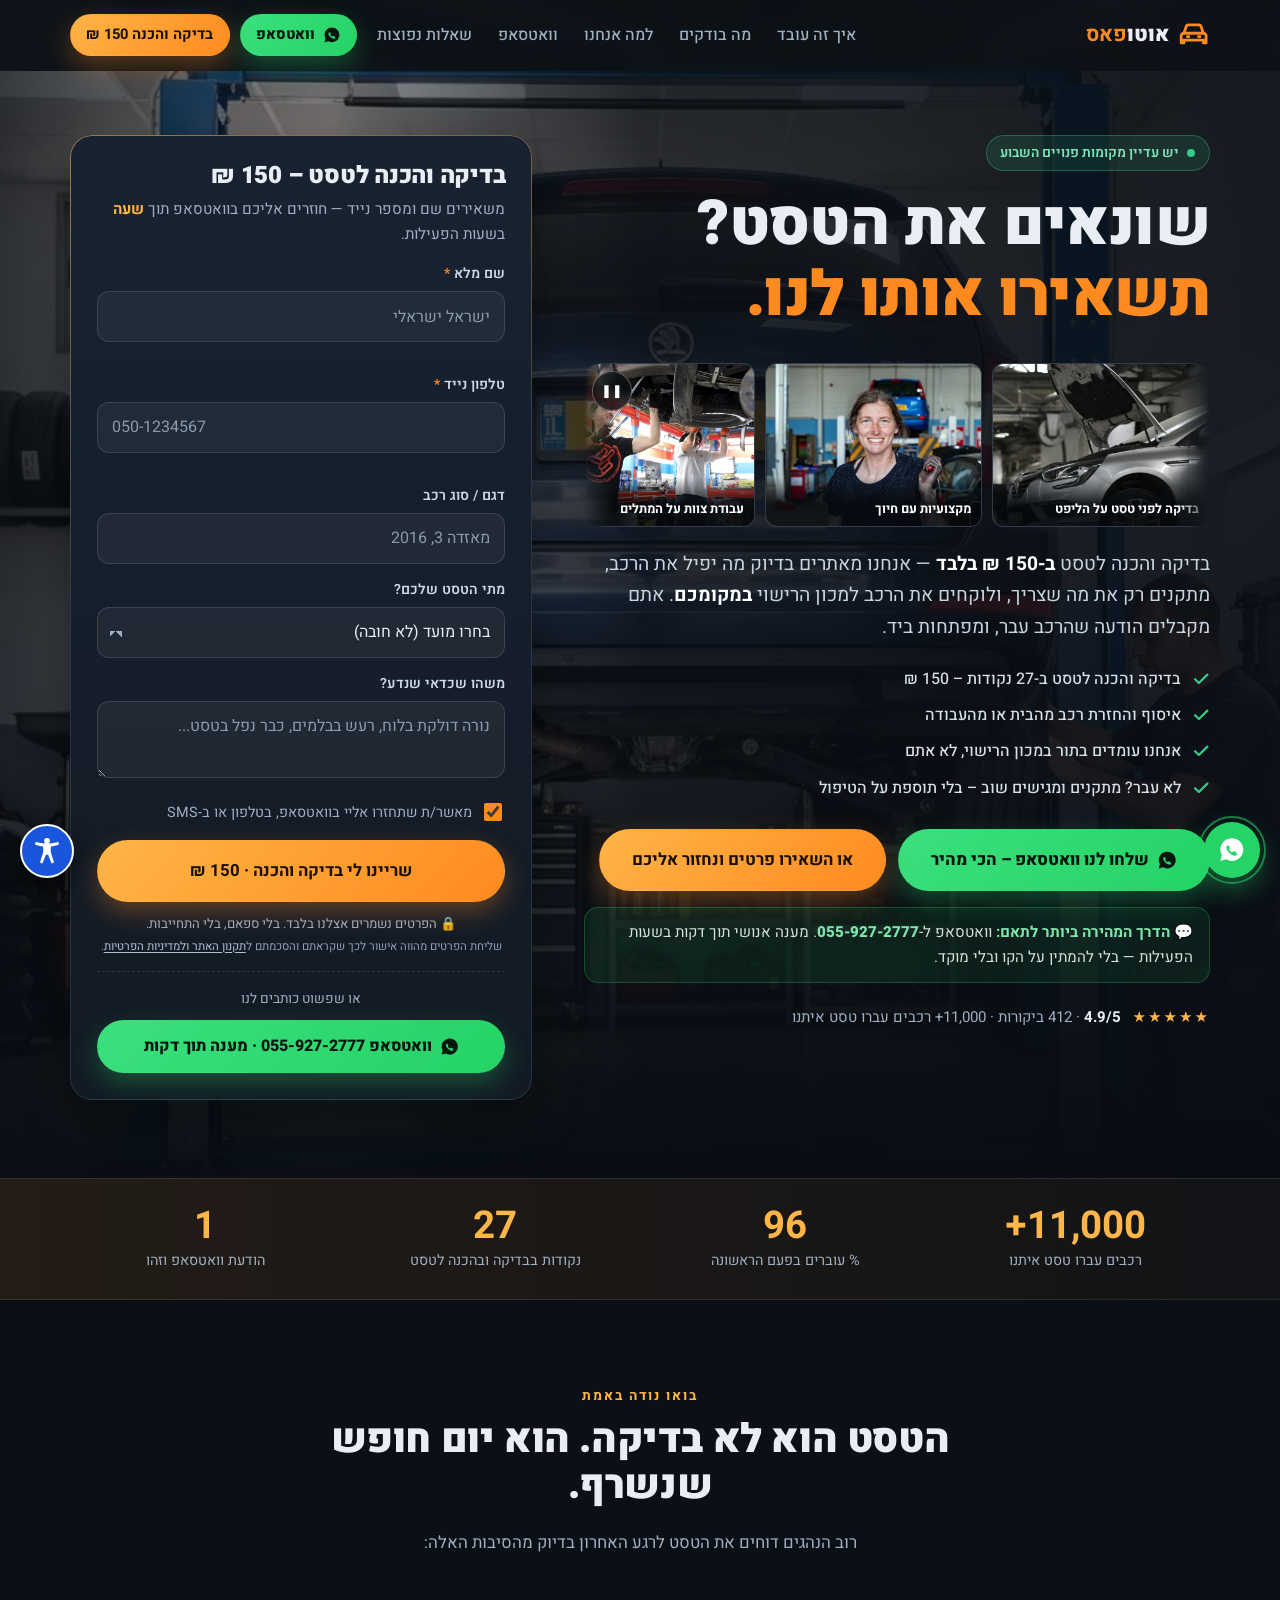
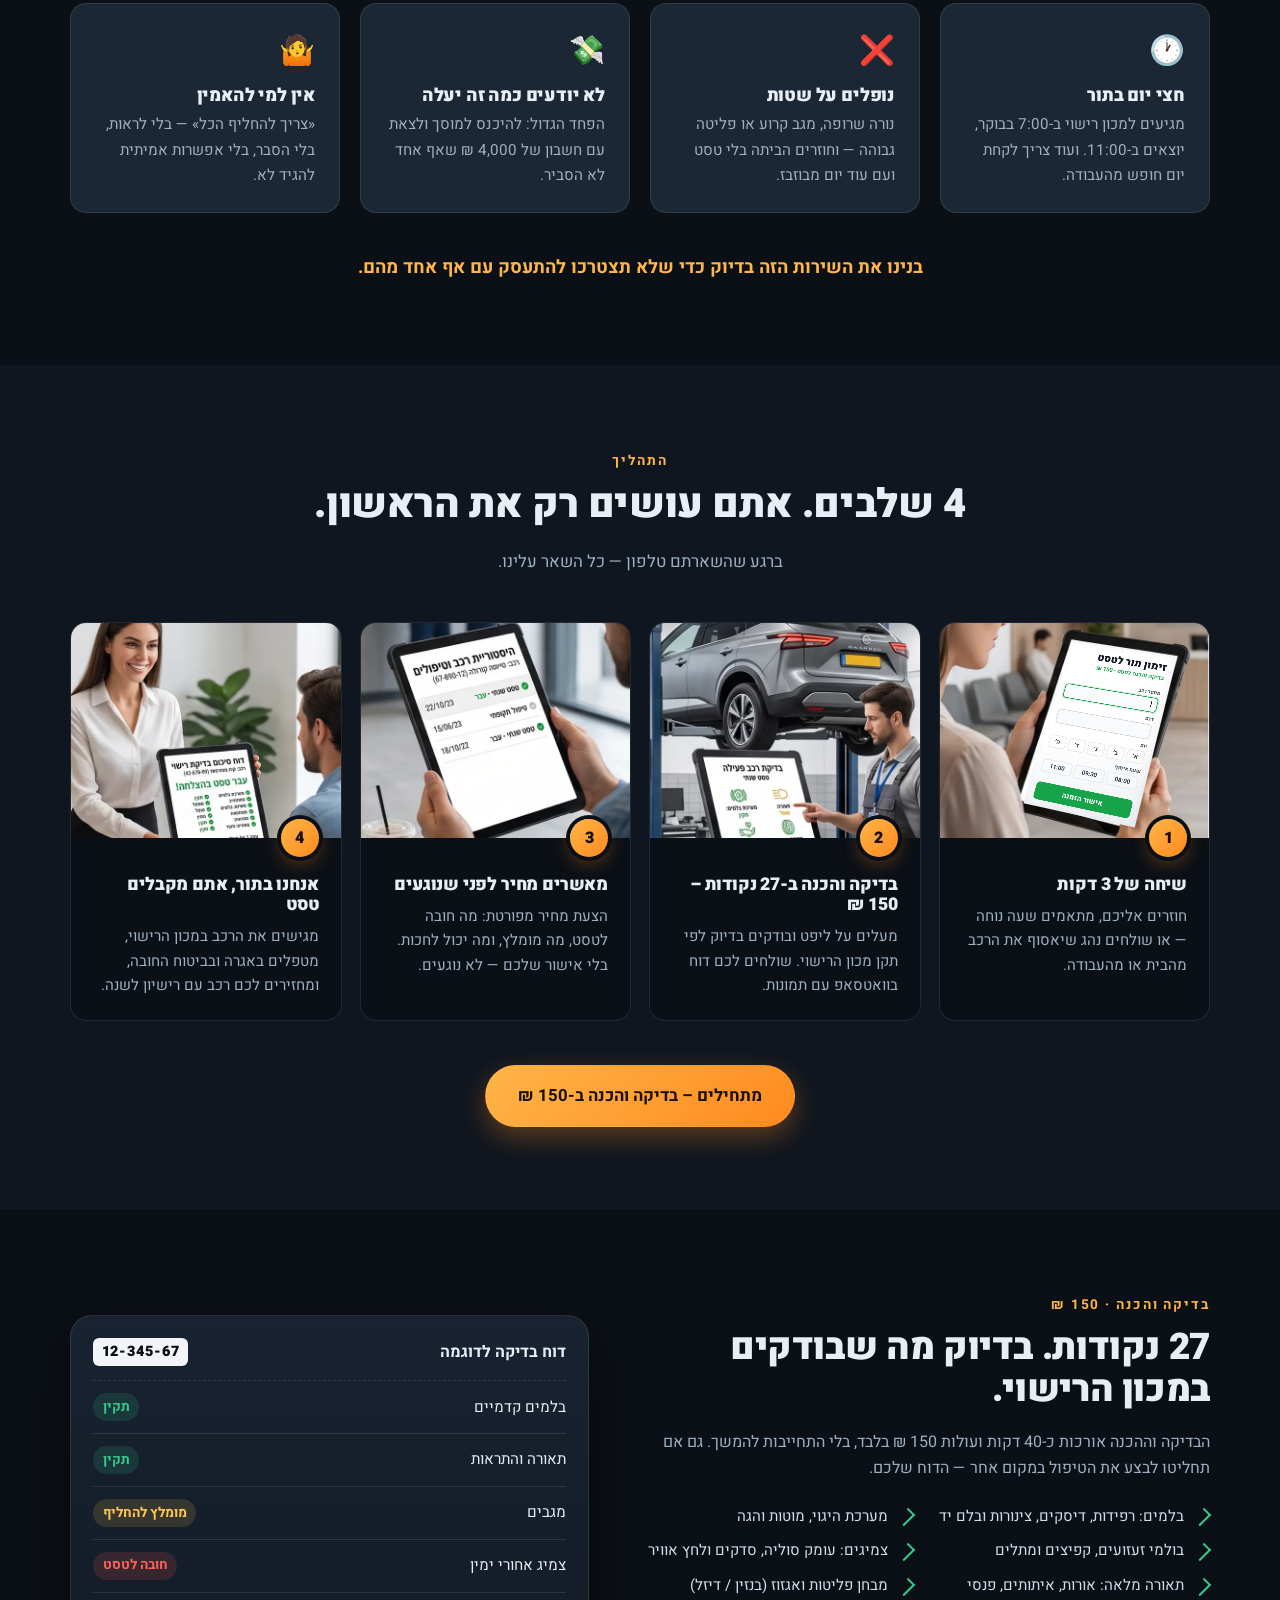
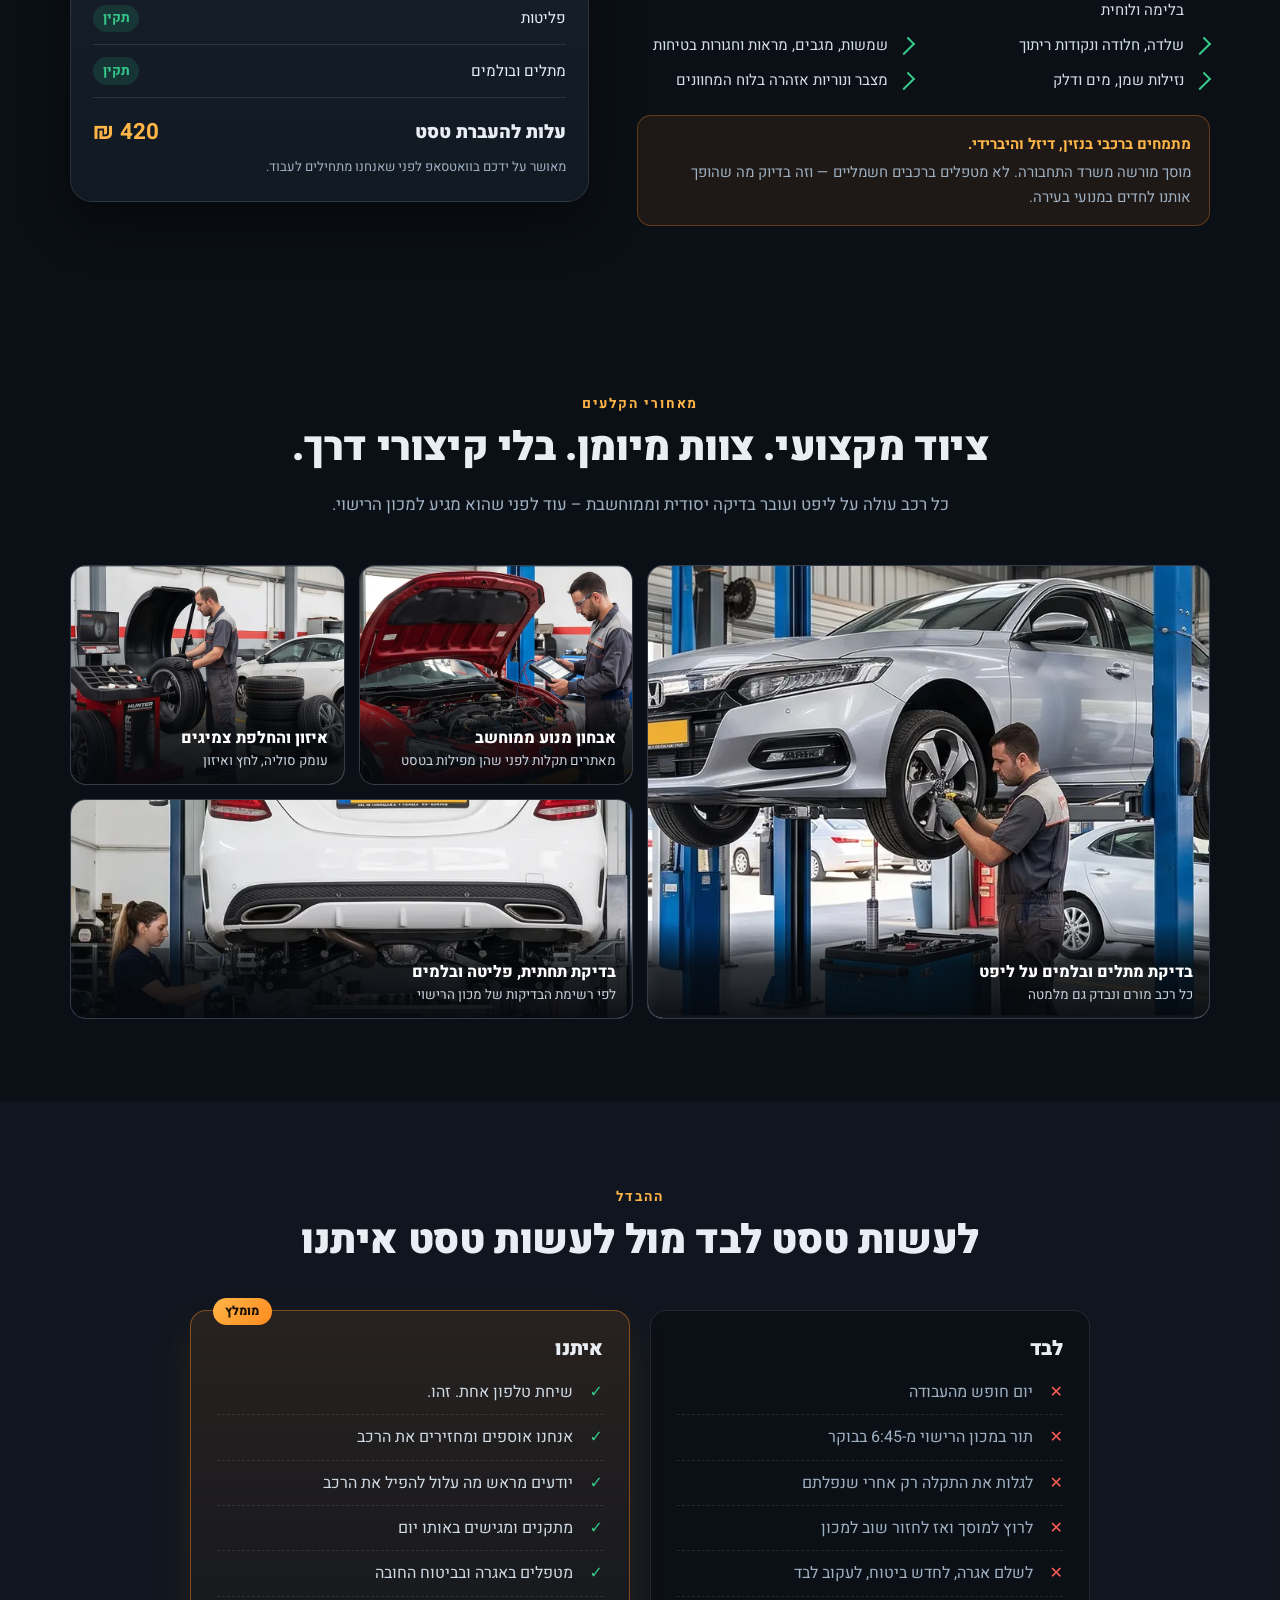
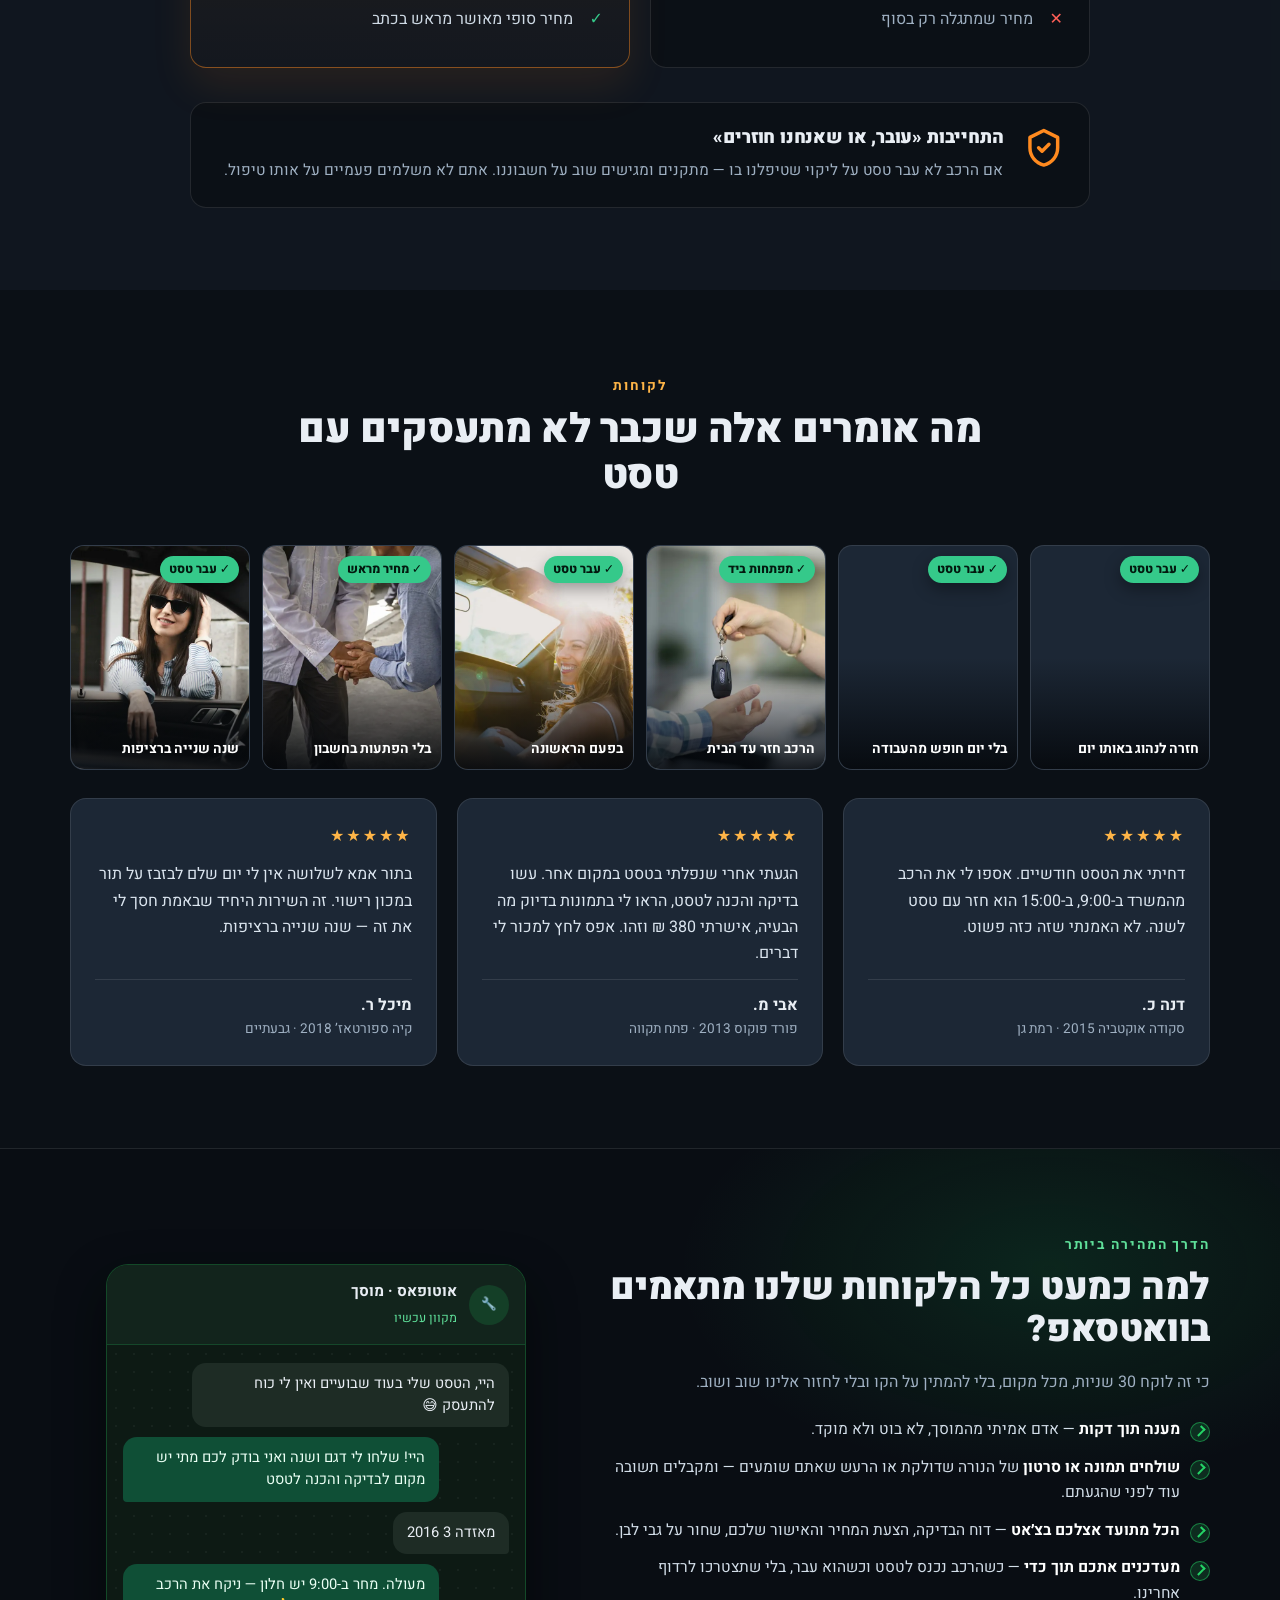
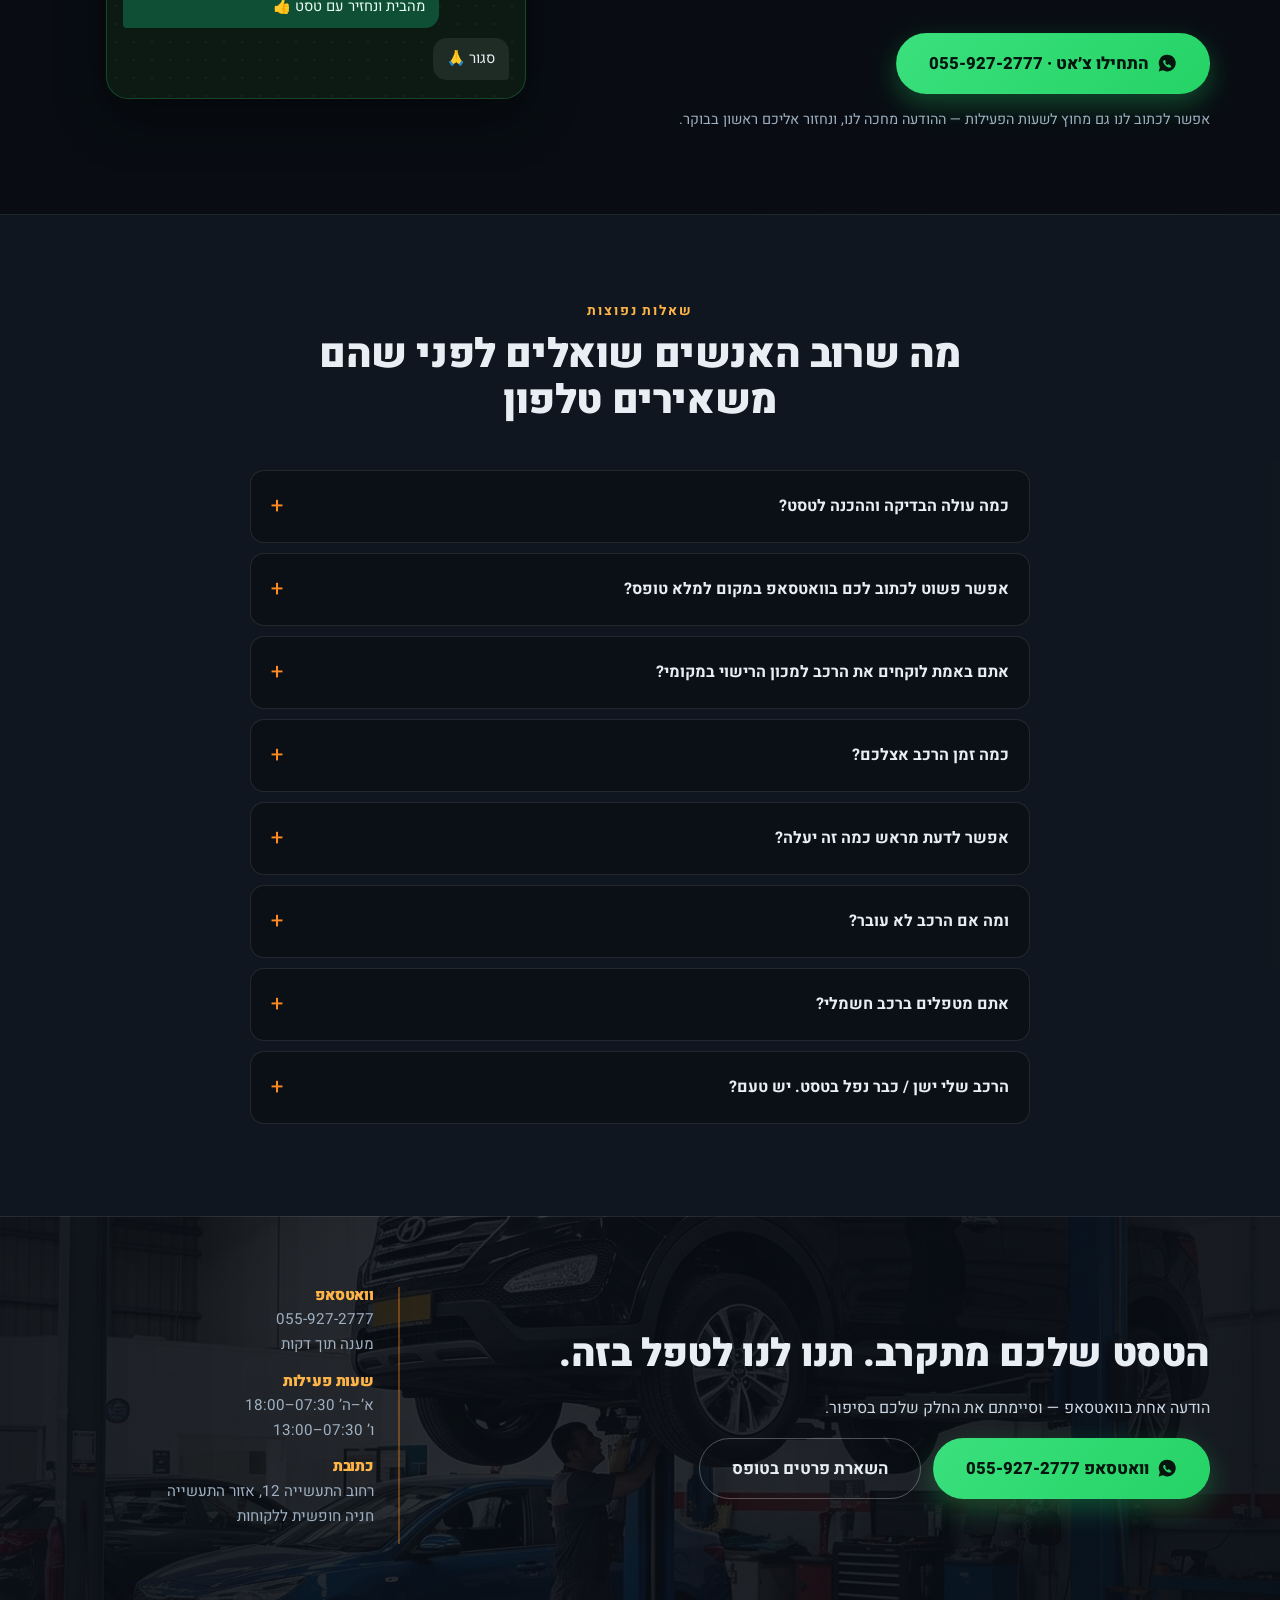
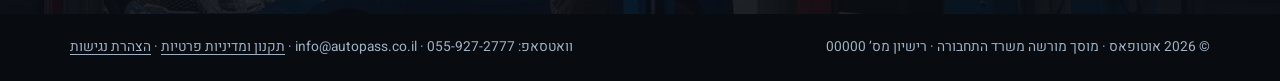
==== commit 7ac94ba6: "תמונות מהשטח, מחיר 150 ₪ לבדיקה והכנה, אישור וואטסאפ ותנועה באתר - סרט תמונות נע מתחת לכותרת הראשית:" ====
--- a/index.html
+++ b/index.html
@@ -4,7 +4,7 @@
 <meta charset="UTF-8">
 <meta name="viewport" content="width=device-width, initial-scale=1.0">
 <title>אוטופאס | מעבירים לך את הרכב טסט – בלי כאב ראש</title>
-<meta name="description" content="בדיקה מקדימה לטסט ללא עלות. אנחנו מאתרים את התקלות, מתקנים ולוקחים את הרכב למכון הרישוי במקומך. אתה רק מקבל הודעה שהרכב עבר טסט.">
+<meta name="description" content="בדיקה והכנה לטסט ב-150 ₪. אנחנו מאתרים את התקלות, מתקנים ולוקחים את הרכב למכון הרישוי במקומך. אתה רק מקבל הודעה שהרכב עבר טסט.">
 <link rel="canonical" href="https://carweb.online/">
 <meta name="theme-color" content="#0b1016">
 <link rel="icon" href="favicon.ico" sizes="32x32">
@@ -14,7 +14,7 @@
 <meta name="apple-mobile-web-app-title" content="טסט לרכב">
 <meta name="application-name" content="טסט לרכב">
 <meta property="og:title" content="אוטופאס | מעבירים לך את הרכב טסט – בלי כאב ראש">
-<meta property="og:description" content="בדיקה מקדימה לטסט ללא עלות. אנחנו מטפלים בהכל, אתה מקבל רכב עם טסט לשנה.">
+<meta property="og:description" content="בדיקה והכנה לטסט ב-150 ₪. אנחנו מטפלים בהכל, אתה מקבל רכב עם טסט לשנה.">
 <meta property="og:type" content="website">
 <meta property="og:locale" content="he_IL">
 <meta property="og:url" content="https://carweb.online/">
@@ -48,7 +48,7 @@
         <svg viewBox="0 0 24 24" aria-hidden="true"><path d="M12 2a10 10 0 0 0-8.6 15L2 22l5.2-1.4A10 10 0 1 0 12 2zm5.3 14.1c-.2.6-1.3 1.2-1.8 1.2-.5.1-1 .1-1.7-.1-.4-.1-.9-.3-1.5-.6a11 11 0 0 1-4.2-4c-.3-.5-.7-1.2-.7-2.2s.5-1.5.7-1.7c.2-.2.4-.3.6-.3h.5c.2 0 .4 0 .5.4l.7 1.7c.1.2 0 .4-.1.5l-.3.4c-.1.1-.2.3-.1.5.3.5.7 1.1 1.2 1.5.6.5 1.1.7 1.4.9.2.1.4.1.5-.1l.6-.7c.1-.2.3-.2.5-.1l1.6.8c.2.1.4.2.4.3.1.2.1.6-.1 1z"/></svg>
         וואטסאפ
       </a>
-      <a href="#lead" class="btn btn--primary btn--sm">בדיקה חינם</a>
+      <a href="#lead" class="btn btn--primary btn--sm">בדיקה והכנה 150 ₪</a>
       <button class="nav-toggle" id="navToggle" aria-label="תפריט ניווט" aria-controls="nav" aria-expanded="false"><span></span><span></span><span></span></button>
     </div>
   </div>
@@ -63,12 +63,34 @@
     <div class="hero__copy">
       <span class="pill"><span class="pill__dot" aria-hidden="true"></span> יש עדיין מקומות פנויים השבוע</span>
       <h1>שונאים את הטסט?<br><span class="hl">תשאירו אותו לנו.</span></h1>
+      <!-- סרט תמונות נע – יום עבודה רגיל במוסך -->
+      <div class="strip" role="region" aria-label="תמונות מיום עבודה במוסך">
+        <div class="strip__viewport">
+          <ul class="strip__track">
+            <li class="strip__item"><img src="img/shop-01.webp" width="720" height="540" loading="eager" decoding="async" alt="רכב כסוף מורם על ליפט עם מכסה מנוע פתוח"><span>בדיקה לפני טסט על הליפט</span></li>
+            <li class="strip__item"><img src="img/shop-06.webp" width="720" height="540" loading="eager" decoding="async" alt="מכונאית מחייכת עם מפתח ברגים במוסך"><span>מקצועיות עם חיוך</span></li>
+            <li class="strip__item"><img src="img/shop-02.webp" width="720" height="540" loading="eager" decoding="async" alt="שני מכונאים עובדים מתחת לרכב מורם"><span>עבודת צוות על המתלים</span></li>
+            <li class="strip__item"><img src="img/shop-09.webp" width="720" height="540" loading="eager" decoding="async" alt="מכונאי עובד מתחת למכסה מנוע פתוח של רכב שטח"><span>אבחון תקלות לפני הטסט</span></li>
+            <li class="strip__item"><img src="img/shop-03.webp" width="720" height="540" loading="lazy" decoding="async" alt="רכב ספורט כחול על ליפט ומכונאי עובד מתחתיו"><span>מלמטה רואים הכל</span></li>
+            <li class="strip__item"><img src="img/shop-07.webp" width="720" height="540" loading="lazy" decoding="async" alt="מכונאית רוכנת מעל חזית של רכב לבן"><span>עין לפרטים הקטנים</span></li>
+            <li class="strip__item"><img src="img/shop-11.webp" width="720" height="540" loading="lazy" decoding="async" alt="רכב אדום על ליפט ומכונאי בודק את הגלגל האחורי"><span>בלמים וצמיגים – בדיקה מקרוב</span></li>
+            <li class="strip__item"><img src="img/shop-08.webp" width="720" height="540" loading="lazy" decoding="async" alt="מכונאי מביט כלפי מעלה ועובד בתחתית רכב מורם"><span>מתחת לרכב, לא מאחורי שולחן</span></li>
+            <li class="strip__item"><img src="img/shop-04.webp" width="720" height="540" loading="lazy" decoding="async" alt="מכונאי רוכן מעל מנוע של רכב ליד עמודי הליפט"><span>בדיקת מנוע ליד הליפט</span></li>
+            <li class="strip__item"><img src="img/shop-10.webp" width="720" height="540" loading="lazy" decoding="async" alt="מכונאי בודק מנוע של רכב עם מכסה פתוח"><span>מנועי בנזין, דיזל והיברידי</span></li>
+            <li class="strip__item"><img src="img/shop-05.webp" width="720" height="540" loading="lazy" decoding="async" alt="מכונאי שוכב על הרצפה מתחת לרכב אדום מוקף כלי עבודה"><span>גם על הרצפה, כשצריך</span></li>
+          </ul>
+        </div>
+        <button type="button" class="strip__toggle" id="stripToggle" aria-pressed="false">
+          <span class="strip__toggle-pause" aria-hidden="true">❚❚</span><span class="strip__toggle-play" aria-hidden="true">▶</span>
+          <span class="strip__toggle-label">עצירת התמונות הנעות</span>
+        </button>
+      </div>
       <p class="hero__sub">
-        בדיקה מקדימה <b>ללא עלות</b> — אנחנו מאתרים בדיוק מה יפיל את הרכב, מתקנים רק את מה שצריך,
+        בדיקה והכנה לטסט <b>ב-150 ₪ בלבד</b> — אנחנו מאתרים בדיוק מה יפיל את הרכב, מתקנים רק את מה שצריך,
         ולוקחים את הרכב למכון הרישוי <b>במקומכם</b>. אתם מקבלים הודעה שהרכב עבר, ומפתחות ביד.
       </p>
       <ul class="hero__bullets">
-        <li><svg viewBox="0 0 24 24" aria-hidden="true"><path d="M20 6L9 17l-5-5"/></svg> בדיקת 27 נקודות לפני טסט – 0 ₪</li>
+        <li><svg viewBox="0 0 24 24" aria-hidden="true"><path d="M20 6L9 17l-5-5"/></svg> בדיקה והכנה לטסט ב-27 נקודות – 150 ₪</li>
         <li><svg viewBox="0 0 24 24" aria-hidden="true"><path d="M20 6L9 17l-5-5"/></svg> איסוף והחזרת רכב מהבית או מהעבודה</li>
         <li><svg viewBox="0 0 24 24" aria-hidden="true"><path d="M20 6L9 17l-5-5"/></svg> אנחנו עומדים בתור במכון הרישוי, לא אתם</li>
         <li><svg viewBox="0 0 24 24" aria-hidden="true"><path d="M20 6L9 17l-5-5"/></svg> לא עבר? מתקנים ומגישים שוב – בלי תוספת על הטיפול</li>
@@ -93,7 +115,7 @@
     <!-- LEAD FORM -->
     <div class="card-form" id="lead">
       <div class="card-form__head">
-        <h2>קביעת בדיקה חינם</h2>
+        <h2>בדיקה והכנה לטסט – 150 ₪</h2>
         <p>משאירים שם ומספר נייד — חוזרים אליכם בוואטסאפ תוך <b>שעה</b> בשעות הפעילות.</p>
       </div>
       <form id="leadForm" novalidate>
@@ -130,7 +152,7 @@
           <span>מאשר/ת שתחזרו אליי בוואטסאפ, בטלפון או ב-SMS</span>
         </label>
         <button type="submit" class="btn btn--primary btn--block btn--lg" id="submitBtn">
-          <span class="btn__label">שריינו לי בדיקה חינם</span>
+          <span class="btn__label">שריינו לי בדיקה והכנה · 150 ₪</span>
           <span class="spinner" aria-hidden="true"></span>
         </button>
         <p class="form-note"><span aria-hidden="true">🔒</span> הפרטים נשמרים אצלנו בלבד. בלי ספאם, בלי התחייבות.</p>
@@ -162,7 +184,7 @@
   <div class="container trustbar__grid">
     <div class="stat"><b data-count="11000">0</b><span>רכבים עברו טסט איתנו</span></div>
     <div class="stat"><b data-count="96">0</b><span>% עוברים בפעם הראשונה</span></div>
-    <div class="stat"><b data-count="27">0</b><span>נקודות בבדיקה ללא עלות</span></div>
+    <div class="stat"><b data-count="27">0</b><span>נקודות בבדיקה ובהכנה לטסט</span></div>
     <div class="stat"><b data-count="1">0</b><span>הודעת וואטסאפ וזהו</span></div>
   </div>
 </section>
@@ -212,6 +234,21 @@
     <ol class="steps reveal">
       <li class="step">
         <img class="step__img" src="img/step-1.webp" width="560" height="560" loading="lazy" decoding="async" alt="לקוחה מתאמת בדיקה לפני טסט דרך הטאבלט">
+        <!-- מסך חי על הטאבלט: הקלדה, בחירת מועד ואישור -->
+        <div class="tab-screen" id="tabScreen" aria-hidden="true">
+          <div class="ts__title">זימון תור לטסט</div>
+          <div class="ts__sub">בדיקה והכנה לטסט · 150 ₪</div>
+          <div class="ts__label">מספר רכב</div>
+          <div class="ts__field"><span class="ts__type" data-text="12-345-67"></span></div>
+          <div class="ts__label">דגם</div>
+          <div class="ts__field"><span class="ts__type" data-text="יונדאי טוסון 2019"></span></div>
+          <div class="ts__label">יום</div>
+          <div class="ts__chips ts__chips--days"><span>א׳</span><span>ב׳</span><span data-pick>ג׳</span><span>ד׳</span><span>ה׳</span></div>
+          <div class="ts__label">שעת איסוף</div>
+          <div class="ts__chips"><span>08:00</span><span data-pick>09:30</span><span>11:00</span></div>
+          <div class="ts__btn">אישור הזמנה</div>
+          <div class="ts__done"><b>✓</b><strong>התור נקבע!</strong><span>נאסוף את הרכב ביום ג׳ ב-09:30</span></div>
+        </div>
         <div class="step__body">
           <span class="step__num">1</span>
           <h3>שיחה של 3 דקות</h3>
@@ -222,7 +259,7 @@
         <img class="step__img" src="img/step-2.webp" width="560" height="560" loading="lazy" decoding="async" alt="מכונאי בודק רכב המורם על ליפט לפי רשימת בדיקות הטסט">
         <div class="step__body">
           <span class="step__num">2</span>
-          <h3>בדיקת 27 נקודות – ללא עלות</h3>
+          <h3>בדיקה והכנה ב-27 נקודות – 150 ₪</h3>
           <p>מעלים על ליפט ובודקים בדיוק לפי תקן מכון הרישוי. שולחים לכם דוח בוואטסאפ עם תמונות.</p>
         </div>
       </li>
@@ -243,7 +280,7 @@
         </div>
       </li>
     </ol>
-    <div class="center"><a href="#lead" class="btn btn--primary btn--lg">מתחילים – בדיקה ללא עלות</a></div>
+    <div class="center"><a href="#lead" class="btn btn--primary btn--lg">מתחילים – בדיקה והכנה ב-150 ₪</a></div>
   </div>
 </section>
 
@@ -251,9 +288,9 @@
 <section class="section" id="check">
   <div class="container check">
     <div class="check__copy">
-      <span class="eyebrow">הבדיקה ללא עלות</span>
+      <span class="eyebrow">בדיקה והכנה · 150 ₪</span>
       <h2>27 נקודות. בדיוק מה שבודקים במכון הרישוי.</h2>
-      <p>הבדיקה אורכת כ-40 דקות ואינה מחייבת אתכם בכלום. גם אם תחליטו לבצע את הטיפול במקום אחר — הדוח שלכם, בלי תשלום.</p>
+      <p>הבדיקה וההכנה אורכות כ-40 דקות ועולות 150 ₪ בלבד, בלי התחייבות להמשך. גם אם תחליטו לבצע את הטיפול במקום אחר — הדוח שלכם.</p>
       <ul class="check__list">
         <li>בלמים: רפידות, דיסקים, צינורות ובלם יד</li>
         <li>מערכת היגוי, מוטות והגה</li>
@@ -272,7 +309,7 @@
       </div>
     </div>
     <div class="check__panel">
-      <div class="report">
+      <div class="report reveal reveal--rows">
         <div class="report__head">
           <span>דוח בדיקה לדוגמה</span>
           <span class="report__plate">12-345-67</span>
@@ -371,6 +408,14 @@
       <span class="eyebrow">לקוחות</span>
       <h2>מה אומרים אלה שכבר לא מתעסקים עם טסט</h2>
     </div>
+    <ul class="clients reveal">
+      <li class="client"><img src="img/client-01.webp" width="560" height="700" loading="lazy" decoding="async" alt="נהגת מחייכת יושבת ברכב עם הדלת פתוחה"><span class="client__badge">✓ עבר טסט</span><span class="client__line">חזרה לנהוג באותו יום</span></li>
+      <li class="client"><img src="img/client-02.webp" width="560" height="700" loading="lazy" decoding="async" alt="לקוחה צוחקת ליד חלון הרכב"><span class="client__badge">✓ עבר טסט</span><span class="client__line">בלי יום חופש מהעבודה</span></li>
+      <li class="client"><img src="img/client-04.webp" width="560" height="700" loading="lazy" decoding="async" alt="מסירת מפתח הרכב ללקוח"><span class="client__badge">✓ מפתחות ביד</span><span class="client__line">הרכב חזר עד הבית</span></li>
+      <li class="client"><img src="img/client-03.webp" width="560" height="700" loading="lazy" decoding="async" alt="נהגת צוחקת ברכב בשמש"><span class="client__badge">✓ עבר טסט</span><span class="client__line">בפעם הראשונה</span></li>
+      <li class="client"><img src="img/client-05.webp" width="560" height="700" loading="lazy" decoding="async" alt="לחיצת יד בין לקוח לאיש המוסך"><span class="client__badge">✓ מחיר מראש</span><span class="client__line">בלי הפתעות בחשבון</span></li>
+      <li class="client"><img src="img/client-06.webp" width="560" height="700" loading="lazy" decoding="async" alt="נהגת עם משקפי שמש מחייכת מחלון הרכב"><span class="client__badge">✓ עבר טסט</span><span class="client__line">שנה שנייה ברציפות</span></li>
+    </ul>
     <div class="grid grid--3 reveal">
       <figure class="quote">
         <div class="stars" role="img" aria-label="5 כוכבים מתוך 5">★★★★★</div>
@@ -379,7 +424,7 @@
       </figure>
       <figure class="quote">
         <div class="stars" role="img" aria-label="5 כוכבים מתוך 5">★★★★★</div>
-        <blockquote>הגעתי אחרי שנפלתי בטסט במקום אחר. עשו בדיקה ללא עלות, הראו לי בתמונות בדיוק מה הבעיה, אישרתי 380 ₪ וזהו. אפס לחץ למכור לי דברים.</blockquote>
+        <blockquote>הגעתי אחרי שנפלתי בטסט במקום אחר. עשו בדיקה והכנה לטסט, הראו לי בתמונות בדיוק מה הבעיה, אישרתי 380 ₪ וזהו. אפס לחץ למכור לי דברים.</blockquote>
         <figcaption><b>אבי מ.</b><span>פורד פוקוס 2013 · פתח תקווה</span></figcaption>
       </figure>
       <figure class="quote">
@@ -419,9 +464,9 @@
           <span>מקוון עכשיו</span>
         </div>
       </div>
-      <div class="wa-chat__body">
+      <div class="wa-chat__body reveal reveal--chat">
         <div class="bubble bubble--in">היי, הטסט שלי בעוד שבועיים ואין לי כוח להתעסק 😅</div>
-        <div class="bubble bubble--out">היי! שלחו לי דגם ושנה ואני בודק לכם מתי יש מקום לבדיקה חינם</div>
+        <div class="bubble bubble--out">היי! שלחו לי דגם ושנה ואני בודק לכם מתי יש מקום לבדיקה והכנה לטסט</div>
         <div class="bubble bubble--in">מאזדה 3 2016</div>
         <div class="bubble bubble--out">מעולה. מחר ב-9:00 יש חלון — ניקח את הרכב מהבית ונחזיר עם טסט 👍</div>
         <div class="bubble bubble--in">סגור 🙏</div>
@@ -439,8 +484,8 @@
     </div>
     <div class="faq">
       <details>
-        <summary>הבדיקה באמת ללא עלות? מה הקאץ&rsquo;?</summary>
-        <p>כן, 0 ₪ ובלי התחייבות. אנחנו מרוויחים רק אם תבחרו שנבצע את התיקון. אם תחליטו לקחת את הדוח וללכת למוסך אחר — זו זכותכם המלאה, והדוח נשאר שלכם.</p>
+        <summary>כמה עולה הבדיקה וההכנה לטסט?</summary>
+        <p>150 ₪, בלי התחייבות להמשך. אחרי הבדיקה מקבלים דוח מפורט והצעת מחיר לתיקונים. אם תחליטו לקחת את הדוח וללכת למוסך אחר — זו זכותכם המלאה, והדוח נשאר שלכם.</p>
       </details>
       <details>
         <summary>אפשר פשוט לכתוב לכם בוואטסאפ במקום למלא טופס?</summary>
@@ -468,7 +513,7 @@
       </details>
       <details>
         <summary>הרכב שלי ישן / כבר נפל בטסט. יש טעם?</summary>
-        <p>דווקא אז הכי כדאי. רוב הרכבים שנופלים, נופלים על ליקויים זולים לתיקון. נעשה בדיקה ללא עלות ונגיד לכם בכנות אם שווה להשקיע — גם אם התשובה היא &laquo;לא&raquo;.</p>
+        <p>דווקא אז הכי כדאי. רוב הרכבים שנופלים, נופלים על ליקויים זולים לתיקון. נעשה בדיקה והכנה (150 ₪) ונגיד לכם בכנות אם שווה להשקיע — גם אם התשובה היא &laquo;לא&raquo;.</p>
       </details>
     </div>
   </div>
@@ -517,7 +562,44 @@
     <svg viewBox="0 0 24 24" aria-hidden="true"><path d="M12 2a10 10 0 0 0-8.6 15L2 22l5.2-1.4A10 10 0 1 0 12 2zm5.3 14.1c-.2.6-1.3 1.2-1.8 1.2-.5.1-1 .1-1.7-.1-.4-.1-.9-.3-1.5-.6a11 11 0 0 1-4.2-4c-.3-.5-.7-1.2-.7-2.2s.5-1.5.7-1.7c.2-.2.4-.3.6-.3h.5c.2 0 .4 0 .5.4l.7 1.7c.1.2 0 .4-.1.5l-.3.4c-.1.1-.2.3-.1.5.3.5.7 1.1 1.2 1.5.6.5 1.1.7 1.4.9.2.1.4.1.5-.1l.6-.7c.1-.2.3-.2.5-.1l1.6.8c.2.1.4.2.4.3.1.2.1.6-.1 1z"/></svg>
     וואטסאפ · מענה מיידי
   </a>
-  <a href="#lead" class="btn btn--primary">בדיקה חינם</a>
+  <a href="#lead" class="btn btn--primary">בדיקה והכנה 150 ₪</a>
+</div>
+
+<!-- ===== אישור אחרי לחיצה על וואטסאפ ===== -->
+<div class="wa-confirm" id="waConfirm" hidden>
+  <div class="wa-confirm__backdrop" data-close></div>
+  <div class="wa-confirm__card" role="dialog" aria-modal="true" aria-labelledby="waConfirmTitle" aria-describedby="waConfirmMsg" tabindex="-1">
+    <button type="button" class="wa-confirm__x" data-close aria-label="סגירה">✕</button>
+    <div class="wa-confirm__head">
+      <span class="wa-confirm__avatar" aria-hidden="true">
+        <svg viewBox="0 0 24 24"><path d="M5 11l1.5-4.5A2 2 0 0 1 8.4 5h7.2a2 2 0 0 1 1.9 1.5L19 11m-14 0h14m-14 0a2 2 0 0 0-2 2v3h2m14-5a2 2 0 0 1 2 2v3h-2M5 16h14M5 16v2H3v-2m16 0v2h2v-2M7.5 13.5h1m7 0h1"/></svg>
+      </span>
+      <div>
+        <b>אוטופאס · מוסך</b>
+        <span class="wa-confirm__status" id="waStatus">מקוון עכשיו</span>
+      </div>
+    </div>
+    <div class="wa-confirm__body">
+      <div class="wa-confirm__sent" aria-hidden="true">
+        <span>🚗 פנייה מאתר טסט לרכב</span>
+        <i class="wa-confirm__ticks">✓✓</i>
+      </div>
+      <div class="wa-confirm__typing" aria-hidden="true"><span></span><span></span><span></span></div>
+      <div class="wa-confirm__reply">
+        <h2 id="waConfirmTitle">קיבלנו את ההודעה שלך <span aria-hidden="true">👋</span></h2>
+        <p id="waConfirmMsg">תודה שפנית לאוטופאס! נציג מהמוסך <b id="waEta">יחזור אליך תוך דקות</b> כדי לתאם בדיקה והכנה לטסט (150 ₪).</p>
+      </div>
+      <ol class="wa-confirm__steps">
+        <li class="is-done"><b>ההודעה התקבלה</b><span>היא אצלנו בצ׳אט</span></li>
+        <li class="is-now"><b>חוזרים אליך לתיאום</b><span>יום, שעה ואיסוף מהבית או מהעבודה</span></li>
+        <li><b>הרכב חוזר עם טסט</b><span>ואת/ה לא עומד/ת באף תור</span></li>
+      </ol>
+    </div>
+    <div class="wa-confirm__foot">
+      <button type="button" class="btn btn--wa btn--block" data-close>מעולה, תודה</button>
+      <a class="wa-confirm__retry" id="waRetry" href="#" target="_blank" rel="noopener">וואטסאפ לא נפתח? לחצו כאן לפתיחה מחדש</a>
+    </div>
+  </div>
 </div>
 
 <script src="script.js"></script>
--- a/styles.css
+++ b/styles.css
@@ -683,6 +683,238 @@
 html.a11y-contrast body::before{display:none}
 html.a11y-contrast .gallery__item figcaption{background-color:#000!important}
 html.a11y-gray body::before{filter:grayscale(1)}
+
+/* ==========================================================
+   תמונות מהשטח, לקוחות, אישור וואטסאפ ותנועה
+   ========================================================== */
+/* היירו – כניסה מדורגת ותנועת מצלמה איטית ברקע */
+.hero__bg{animation:heroDrift 26s ease-in-out infinite alternate;transform-origin:30% 50%}
+@keyframes heroDrift{from{transform:scale(1)}to{transform:scale(1.07) translateX(-1.2%)}}
+.hero__copy>*,.hero .card-form{animation:riseIn .8s cubic-bezier(.2,.7,.2,1) both}
+.hero__copy>:nth-child(2){animation-delay:.08s}
+.hero__copy>:nth-child(3){animation-delay:.16s}
+.hero__copy>:nth-child(4){animation-delay:.24s}
+.hero__copy>:nth-child(5){animation-delay:.32s}
+.hero__copy>:nth-child(n+6){animation-delay:.4s}
+.hero .card-form{animation-delay:.3s}
+@keyframes riseIn{from{opacity:0;transform:translateY(26px)}to{opacity:1;transform:none}}
+
+/* ברק עובר על כפתורי הפעולה הגדולים */
+.btn--lg{position:relative;overflow:hidden;isolation:isolate}
+.btn--lg::after{
+  content:"";position:absolute;inset:0;z-index:-1;pointer-events:none;
+  background:linear-gradient(105deg,transparent 35%,rgba(255,255,255,.38) 50%,transparent 65%);
+  transform:translateX(120%);animation:shine 4.5s ease-in-out infinite;
+}
+.btn--outline.btn--lg::after{display:none}
+@keyframes shine{0%,62%{transform:translateX(120%)}82%,100%{transform:translateX(-120%)}}
+
+/* סרט תמונות נע – בהיירו, מתחת לכותרת */
+.hero__copy{min-width:0}
+.strip{position:relative;margin:4px 0 22px}
+.strip__toggle{
+  position:absolute;top:8px;left:8px;z-index:2;width:40px;height:40px;padding:0;
+  display:grid;place-items:center;border-radius:50%;
+  background:rgba(9,13,19,.72);color:#fff;border:1px solid rgba(255,255,255,.3);backdrop-filter:blur(4px);
+  font:inherit;font-size:.8rem;cursor:pointer;transition:border-color .2s,background .2s;
+}
+.strip__toggle:hover{border-color:var(--brand);background:rgba(9,13,19,.9)}
+.strip__toggle-label{position:absolute;width:1px;height:1px;overflow:hidden;clip:rect(0 0 0 0);white-space:nowrap}
+.strip__toggle-play,.strip.is-paused .strip__toggle-pause{display:none}
+.strip.is-paused .strip__toggle-play{display:inline}
+.strip__viewport{
+  overflow:hidden;border-radius:16px;
+  mask-image:linear-gradient(90deg,transparent,#000 5%,#000 95%,transparent);
+}
+.strip__track{display:flex;gap:10px;padding-inline-end:10px;width:max-content;animation:stripRun 55s linear infinite}
+.strip:hover .strip__track,.strip:focus-within .strip__track,.strip.is-paused .strip__track{animation-play-state:paused}
+@keyframes stripRun{to{transform:translateX(50%)}}
+.strip__item{
+  position:relative;flex:0 0 auto;width:clamp(180px,17vw,220px);aspect-ratio:4/3;
+  border-radius:12px;overflow:hidden;border:1px solid var(--line);background:var(--ink-3);
+}
+.strip__item img{display:block;width:100%;height:100%;object-fit:cover;filter:saturate(.92) contrast(1.04);transition:transform .6s ease,filter .4s}
+.strip__item:hover img{transform:scale(1.06);filter:none}
+.strip__item span{
+  position:absolute;inset-inline:0;bottom:0;padding:24px 10px 8px;font-weight:700;font-size:.8rem;line-height:1.3;color:#fff;
+  background:linear-gradient(180deg,rgba(5,8,12,0),rgba(5,8,12,.88) 55%);
+}
+
+/* לקוחות מרוצים */
+.clients{display:grid;grid-template-columns:repeat(6,1fr);gap:12px;margin-bottom:28px}
+.client{position:relative;aspect-ratio:4/5;border-radius:14px;overflow:hidden;border:1px solid var(--line);background:var(--ink-3)}
+.client img{display:block;width:100%;height:100%;object-fit:cover;transition:transform .6s ease}
+.client:hover img{transform:scale(1.05)}
+.client::after{content:"";position:absolute;inset:0;background:linear-gradient(180deg,rgba(5,8,12,0) 50%,rgba(5,8,12,.9));pointer-events:none}
+.client__badge{
+  position:absolute;top:10px;inset-inline-start:10px;z-index:1;
+  background:var(--ok);color:#03190f;font-weight:800;font-size:.78rem;padding:.25em .7em;border-radius:999px;
+  box-shadow:0 6px 16px rgba(0,0,0,.35);
+}
+.client__line{position:absolute;inset-inline:10px;bottom:10px;z-index:1;font-weight:700;font-size:.86rem;line-height:1.3;color:#fff}
+.clients.is-visible .client__badge{animation:badgePop .5s cubic-bezier(.3,1.6,.5,1) both;animation-delay:inherit}
+.clients.is-visible>:nth-child(1) .client__badge{animation-delay:.35s}
+.clients.is-visible>:nth-child(2) .client__badge{animation-delay:.45s}
+.clients.is-visible>:nth-child(3) .client__badge{animation-delay:.55s}
+.clients.is-visible>:nth-child(4) .client__badge{animation-delay:.65s}
+.clients.is-visible>:nth-child(5) .client__badge{animation-delay:.75s}
+.clients.is-visible>:nth-child(6) .client__badge{animation-delay:.85s}
+@keyframes badgePop{from{opacity:0;transform:scale(.4)}to{opacity:1;transform:none}}
+
+/* חלון אישור אחרי וואטסאפ */
+body.has-modal{overflow:hidden}
+.wa-confirm{position:fixed;inset:0;z-index:200;display:grid;place-items:center;padding:16px}
+.wa-confirm[hidden]{display:none}
+.wa-confirm__backdrop{position:absolute;inset:0;background:rgba(3,6,10,.72);backdrop-filter:blur(6px)}
+.wa-confirm__card{
+  position:relative;width:min(430px,100%);max-height:calc(100vh - 32px);overflow:auto;
+  background:#0d1a14;border:1px solid rgba(37,211,102,.35);border-radius:22px;
+  box-shadow:0 30px 80px rgba(0,0,0,.6),0 0 0 6px rgba(37,211,102,.06);
+}
+.wa-confirm__card:focus{outline:none}
+.wa-confirm.is-shown .wa-confirm__backdrop{animation:fadeIn .3s ease both}
+.wa-confirm.is-shown .wa-confirm__card{animation:popIn .45s cubic-bezier(.2,1.2,.4,1) both}
+@keyframes fadeIn{from{opacity:0}}
+@keyframes popIn{from{opacity:0;transform:translateY(24px) scale(.94)}}
+.wa-confirm__x{
+  position:absolute;top:10px;inset-inline-end:10px;z-index:1;width:44px;height:44px;border-radius:50%;
+  border:0;background:rgba(255,255,255,.08);color:#eafff4;font:inherit;cursor:pointer;
+}
+.wa-confirm__x:hover{background:rgba(255,255,255,.16)}
+.wa-confirm__head{display:flex;align-items:center;gap:12px;padding:16px 18px;padding-inline-end:64px;background:#12241c;border-bottom:1px solid rgba(37,211,102,.2)}
+.wa-confirm__avatar{
+  width:46px;height:46px;border-radius:50%;display:grid;place-items:center;flex:0 0 auto;
+  background:linear-gradient(135deg,var(--brand-2),var(--brand));color:var(--brand-ink);
+}
+.wa-confirm__avatar svg{width:26px;height:26px}
+.wa-confirm__head b{display:block}
+.wa-confirm__status{font-size:.8rem;color:#5fe09a}
+.wa-confirm__body{
+  display:grid;gap:12px;padding:18px;
+  background-image:radial-gradient(rgba(255,255,255,.045) 1px,transparent 1px);background-size:18px 18px;
+}
+.wa-confirm__sent{
+  justify-self:end;display:flex;align-items:flex-end;gap:8px;max-width:85%;
+  background:#0f4f36;color:#eafff4;padding:9px 13px;border-radius:14px;border-end-end-radius:4px;font-size:.9rem;
+}
+.wa-confirm__ticks{font-style:normal;font-size:.75rem;color:#8a9bad;letter-spacing:-3px}
+.wa-confirm.is-shown .wa-confirm__sent{animation:riseIn .4s ease both .15s}
+.wa-confirm.is-shown .wa-confirm__ticks{animation:ticksRead .3s ease forwards 1.1s}
+@keyframes ticksRead{to{color:#53bdeb}}
+.wa-confirm__typing{
+  justify-self:start;display:flex;gap:4px;padding:12px 14px;background:#1e2c25;border-radius:14px;border-end-start-radius:4px;
+}
+.wa-confirm__typing[hidden]{display:none}
+.wa-confirm__typing span{width:7px;height:7px;border-radius:50%;background:#9fb0c2;animation:typing 1s infinite}
+.wa-confirm__typing span:nth-child(2){animation-delay:.15s}
+.wa-confirm__typing span:nth-child(3){animation-delay:.3s}
+@keyframes typing{0%,60%,100%{transform:translateY(0);opacity:.5}30%{transform:translateY(-4px);opacity:1}}
+.wa-confirm.is-shown .wa-confirm__typing{animation:riseIn .3s ease both .5s}
+.wa-confirm__reply{
+  justify-self:start;max-width:92%;background:#1e2c25;padding:12px 15px;border-radius:14px;border-end-start-radius:4px;
+}
+.wa-confirm.is-shown .wa-confirm__reply{animation:riseIn .45s ease both 2.2s}
+.wa-confirm__reply h2{font-size:1.2rem;margin:0 0 .3em}
+.wa-confirm__reply p{margin:0;font-size:.93rem;color:#d3dee9}
+.wa-confirm__reply b{color:#7fe6ab}
+.wa-confirm__steps{display:grid;gap:0;margin-top:4px;padding:14px 16px;background:rgba(0,0,0,.25);border:1px solid rgba(255,255,255,.07);border-radius:14px}
+.wa-confirm.is-shown .wa-confirm__steps{animation:riseIn .45s ease both 2.6s}
+.wa-confirm__steps li{position:relative;padding:0 0 12px;padding-inline-start:34px;display:grid}
+.wa-confirm__steps li:last-child{padding-bottom:0}
+.wa-confirm__steps li::before{
+  content:"" / "";position:absolute;inset-inline-start:0;top:2px;width:20px;height:20px;border-radius:50%;
+  border:2px solid rgba(255,255,255,.25);background:#0d1a14;box-sizing:border-box;
+}
+.wa-confirm__steps li:not(:last-child)::after{
+  content:"" / "";position:absolute;inset-inline-start:9px;top:24px;bottom:2px;width:2px;background:rgba(255,255,255,.14);
+}
+.wa-confirm__steps li.is-done::before{border-color:var(--wa);background:var(--wa) url("data:image/svg+xml,%3Csvg xmlns='http://www.w3.org/2000/svg' viewBox='0 0 24 24' fill='none' stroke='%2304160e' stroke-width='4' stroke-linecap='round' stroke-linejoin='round'%3E%3Cpath d='M20 6L9 17l-5-5'/%3E%3C/svg%3E") center/12px no-repeat}
+.wa-confirm__steps li.is-done::after{background:var(--wa)}
+.wa-confirm__steps li.is-now::before{border-color:var(--brand);animation:pulse 1.6s infinite}
+.wa-confirm__steps b{font-size:.93rem}
+.wa-confirm__steps span{font-size:.8rem;color:var(--txt-mute)}
+.wa-confirm__foot{padding:4px 18px 18px;display:grid;gap:10px;text-align:center}
+.wa-confirm__retry{font-size:.82rem;color:var(--txt-mute);text-decoration:underline;text-underline-offset:3px}
+.wa-confirm__retry:hover{color:#7fe6ab}
+
+/* מסך חי על הטאבלט בשלב 1 – ממוקם בפרספקטיבה מעל המסך שבתמונה (script.js) */
+.tab-screen{
+  position:absolute;top:0;left:0;width:300px;height:474px;transform-origin:0 0;pointer-events:none;
+  display:none;flex-direction:column;padding:22px 20px 18px;overflow:hidden;
+  background:linear-gradient(170deg,#fff 55%,#eef1f4);color:#111827;font-size:15px;line-height:1.3;
+  box-shadow:inset 0 0 0 1px rgba(0,0,0,.04),inset -10px 0 24px rgba(0,0,0,.05);
+}
+.tab-screen.is-placed{display:flex}
+.tab-screen::after{
+  content:"";position:absolute;inset:0;pointer-events:none;
+  background:linear-gradient(120deg,rgba(255,255,255,0) 40%,rgba(255,255,255,.55) 50%,rgba(255,255,255,0) 60%);
+  transform:translateX(-100%);animation:glare 7s ease-in-out infinite;
+}
+@keyframes glare{0%,70%{transform:translateX(-100%)}100%{transform:translateX(100%)}}
+.ts__title{font-size:29px;font-weight:900;line-height:1.1}
+.ts__sub{font-size:16px;color:#16a34a;font-weight:700;margin:4px 0 14px}
+.ts__label{font-size:14px;font-weight:700;color:#4b5563;margin:10px 0 5px}
+.ts__field{
+  height:42px;display:flex;align-items:center;padding:0 12px;border:2px solid #d1d5db;border-radius:9px;
+  background:#f9fafb;font-size:18px;font-weight:600;transition:border-color .2s,box-shadow .2s;
+}
+.ts__field.is-active{border-color:#16a34a;box-shadow:0 0 0 3px rgba(22,163,74,.18)}
+.ts__field.is-active .ts__type::after{content:"";display:inline-block;width:2px;height:1.05em;margin-inline-start:2px;vertical-align:-2px;background:#111827;animation:caret .8s steps(1) infinite}
+@keyframes caret{50%{opacity:0}}
+.ts__chips{display:flex;gap:7px}
+.ts__chips span{
+  flex:1;height:36px;display:grid;place-items:center;border-radius:8px;border:2px solid #e5e7eb;
+  font-size:16px;font-weight:700;color:#374151;transition:background .25s,color .25s,border-color .25s,transform .25s;
+}
+.ts__chips span.is-on{background:#16a34a;border-color:#16a34a;color:#fff;transform:scale(1.07)}
+.ts__btn{
+  margin-top:auto;height:48px;display:grid;place-items:center;border-radius:10px;
+  background:#16a34a;color:#fff;font-size:19px;font-weight:800;transition:transform .15s,filter .15s;
+}
+.ts__btn.is-press{transform:scale(.95);filter:brightness(.88)}
+.ts__done{
+  position:absolute;inset:0;display:flex;flex-direction:column;align-items:center;justify-content:center;gap:8px;
+  padding:24px;text-align:center;background:rgba(255,255,255,.97);opacity:0;transform:scale(.92);
+  transition:opacity .35s,transform .35s cubic-bezier(.2,1.3,.4,1);
+}
+.tab-screen.is-done .ts__done{opacity:1;transform:none}
+.ts__done b{width:74px;height:74px;border-radius:50%;display:grid;place-items:center;background:#16a34a;color:#fff;font-size:40px}
+.ts__done strong{font-size:26px;font-weight:900}
+.ts__done span{font-size:17px;color:#374151}
+
+/* צ'אט הדוגמה ושורות הדוח נכנסים אחד אחרי השני */
+.wa-chat__body.reveal--chat.is-visible>*:nth-child(2){transition-delay:.45s}
+.wa-chat__body.reveal--chat.is-visible>*:nth-child(3){transition-delay:.9s}
+.wa-chat__body.reveal--chat.is-visible>*:nth-child(4){transition-delay:1.35s}
+.wa-chat__body.reveal--chat.is-visible>*:nth-child(5){transition-delay:1.8s}
+.reveal--rows.is-visible>*:nth-child(5){transition-delay:.36s}
+.reveal--rows.is-visible>*:nth-child(6){transition-delay:.45s}
+.reveal--rows.is-visible>*:nth-child(7){transition-delay:.54s}
+.reveal--rows.is-visible>*:nth-child(8){transition-delay:.63s}
+.reveal--rows.is-visible>*:nth-child(9){transition-delay:.72s}
+.clients.is-visible>*:nth-child(5){transition-delay:.36s}
+.clients.is-visible>*:nth-child(6){transition-delay:.45s}
+
+@media (max-width:980px){
+  .clients{grid-template-columns:repeat(3,1fr)}
+}
+@media (max-width:560px){
+  .clients{grid-template-columns:1fr 1fr;gap:10px}
+  .strip__item{width:160px}
+}
+
+/* מצבי תפריט הנגישות */
+html.a11y-contrast .wa-confirm__card{border:2px solid #fff!important}
+html.a11y-contrast :is(.strip__item span,.client::after){background-color:#000!important}
+/* בלי תנועה – הסרט הופך לשורה שאפשר לגלול ידנית, והחלון מוצג מיד במלואו */
+html.a11y-motion .strip__viewport{overflow-x:auto;mask-image:none}
+html.a11y-motion .strip__toggle{display:none}
+html.a11y-motion .wa-confirm__typing{display:none!important}
+@media (prefers-reduced-motion:reduce){
+  .strip__viewport{overflow-x:auto;mask-image:none}
+  .strip__toggle{display:none}
+  .wa-confirm__typing{display:none!important}
+}
 
 /* ---------- reveal ---------- */
 .reveal>*{opacity:0;transform:translateY(22px);transition:opacity .55s ease,transform .55s ease}
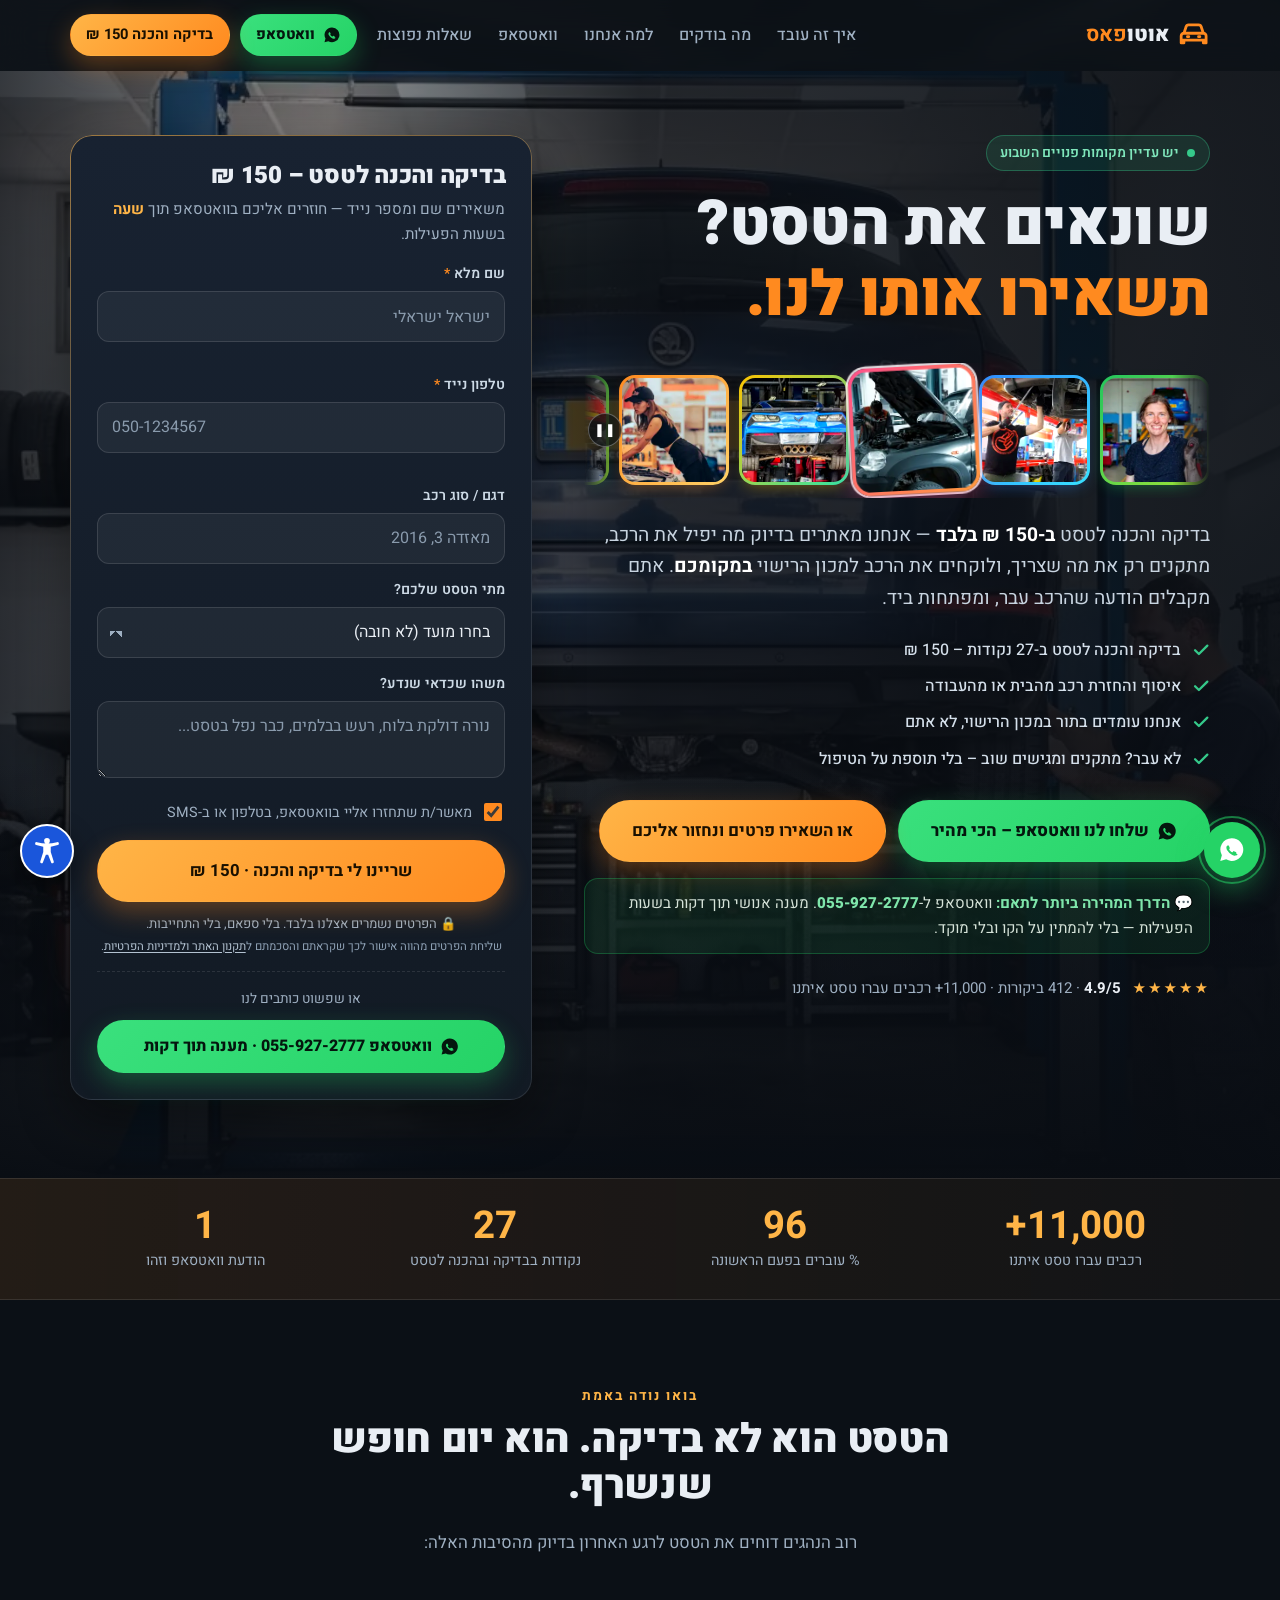
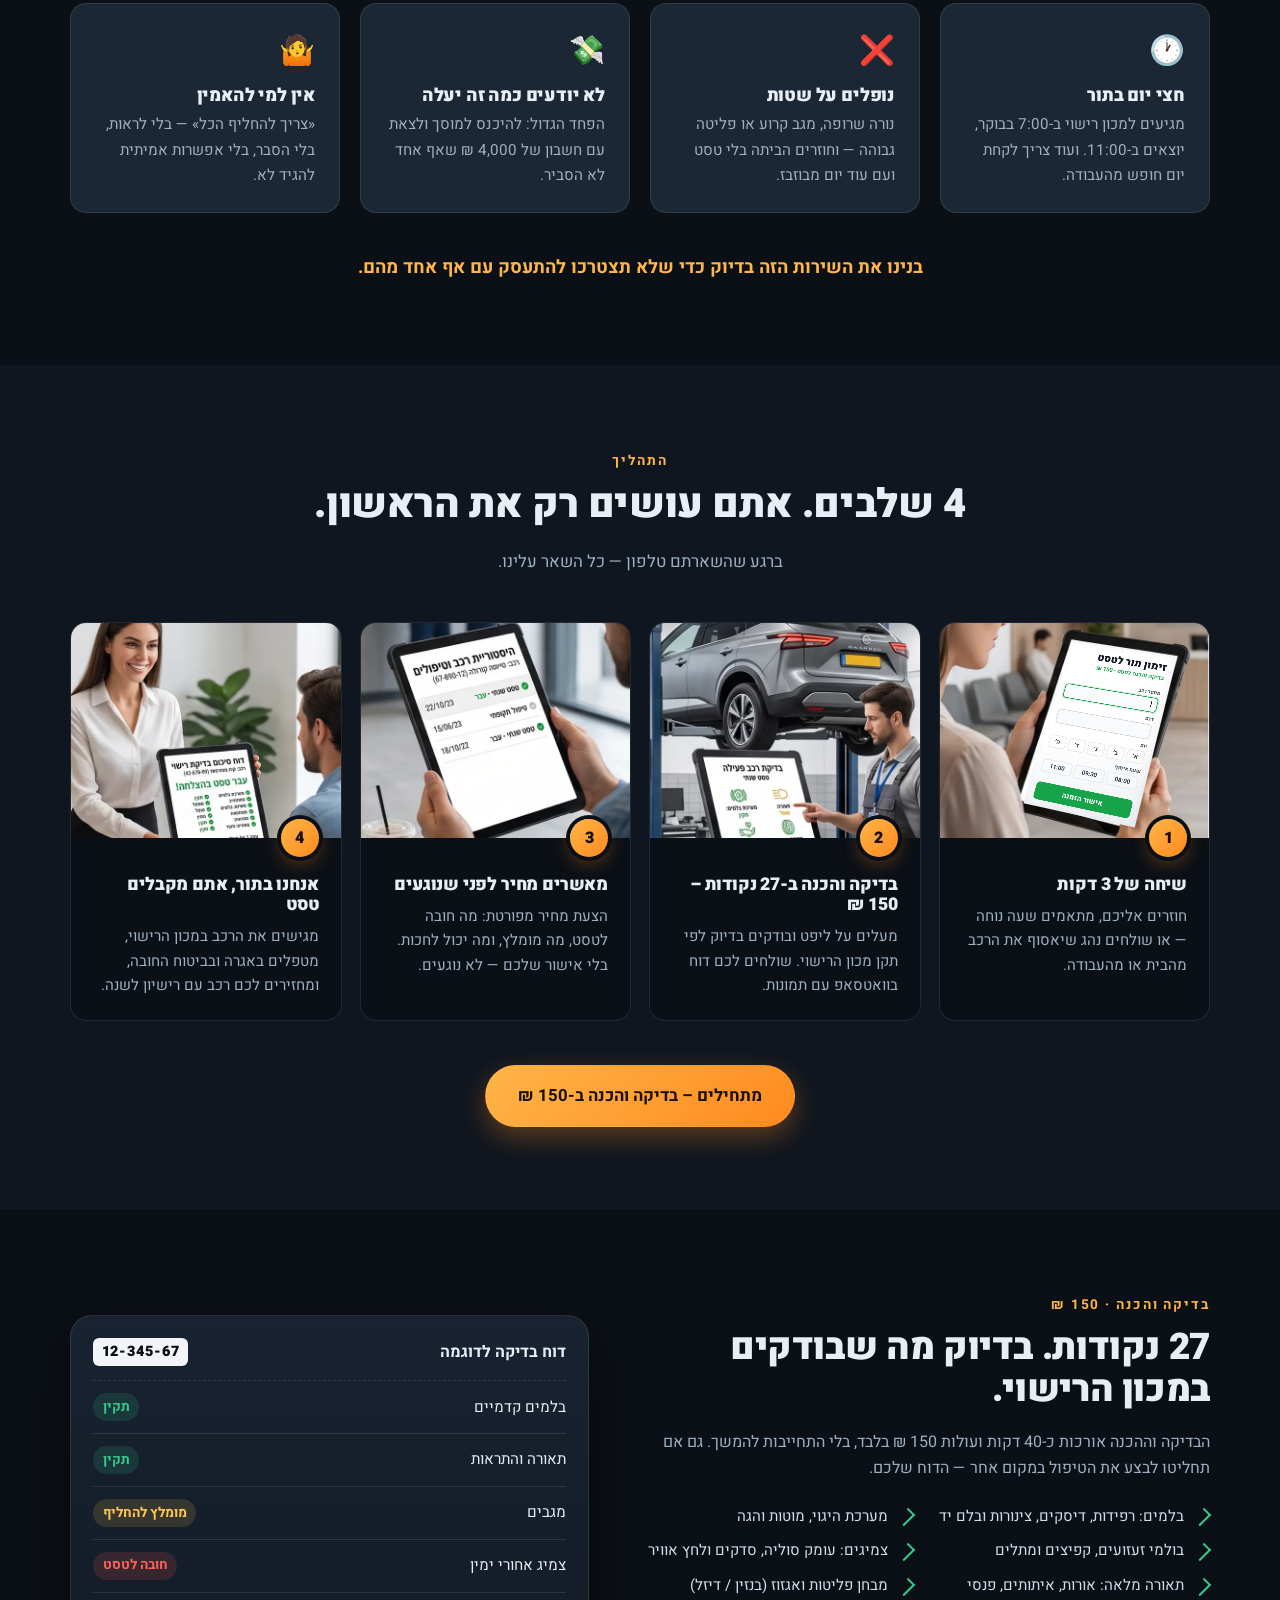
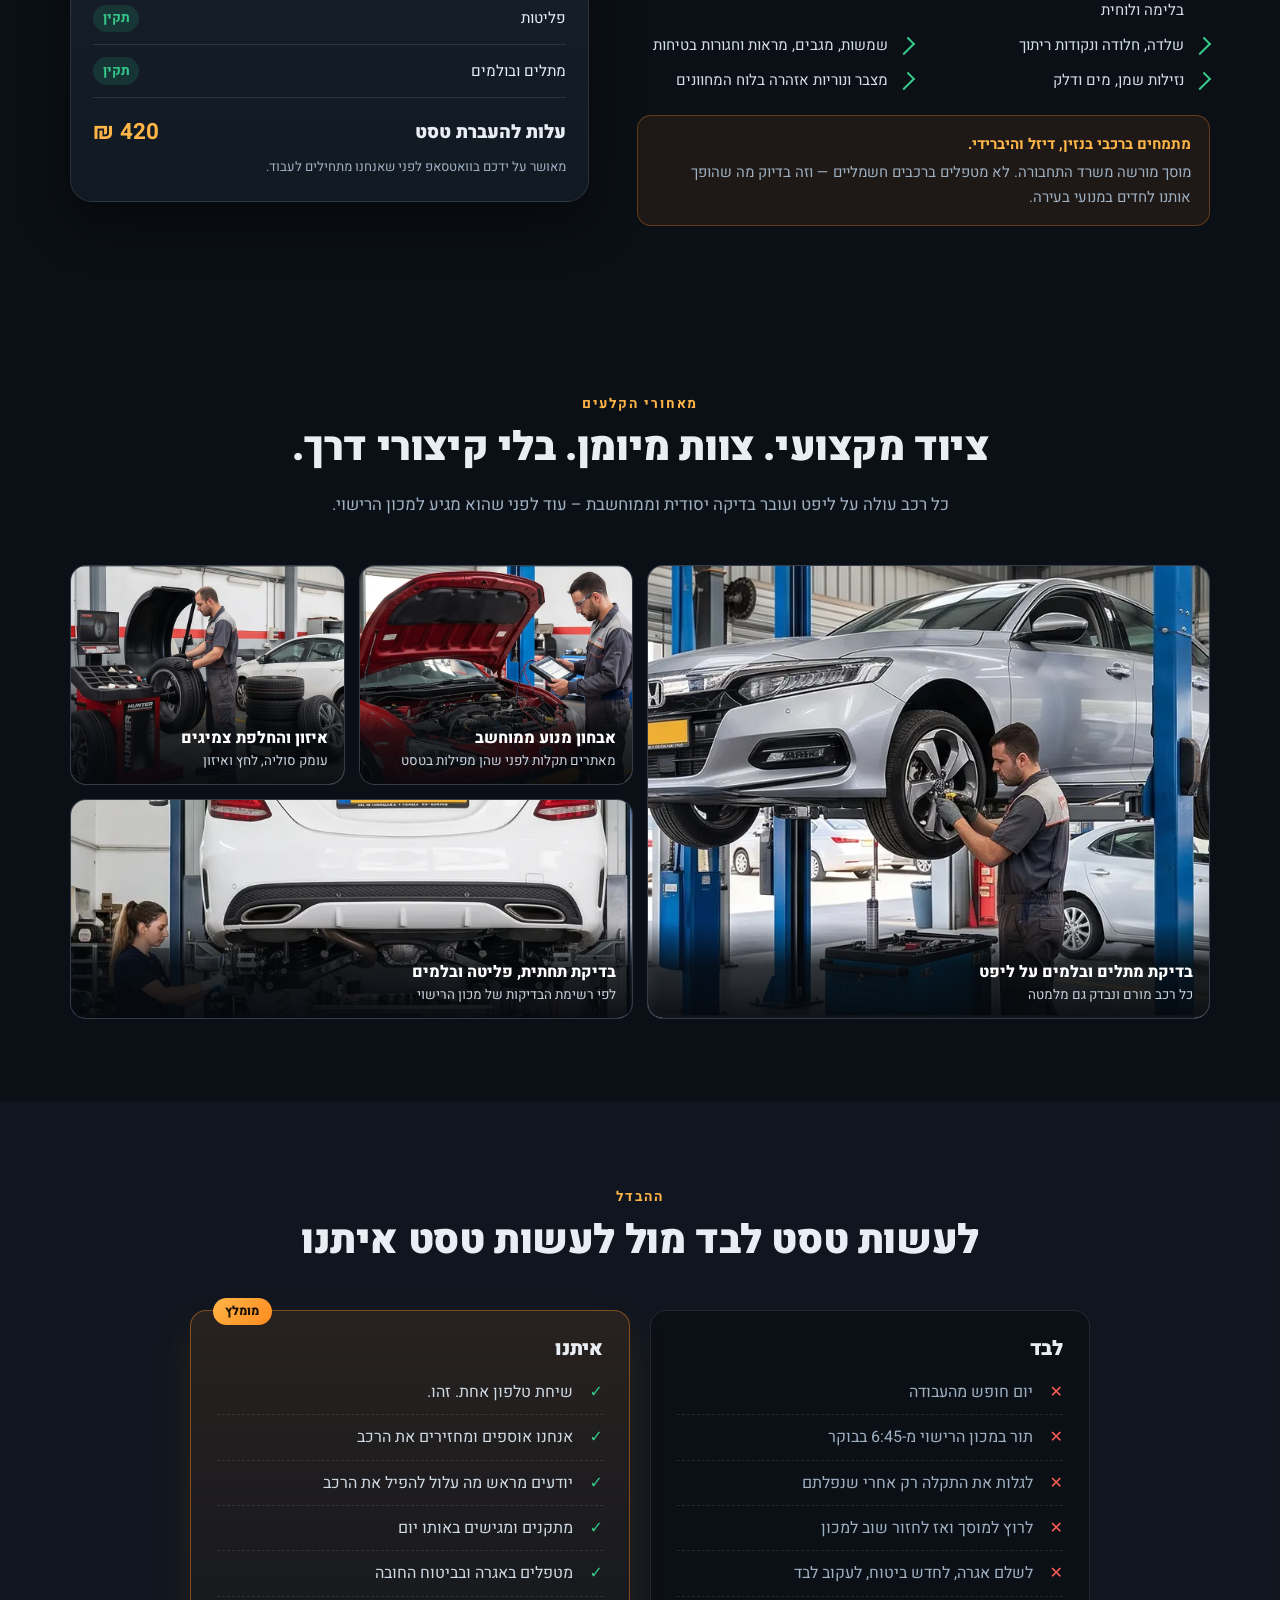
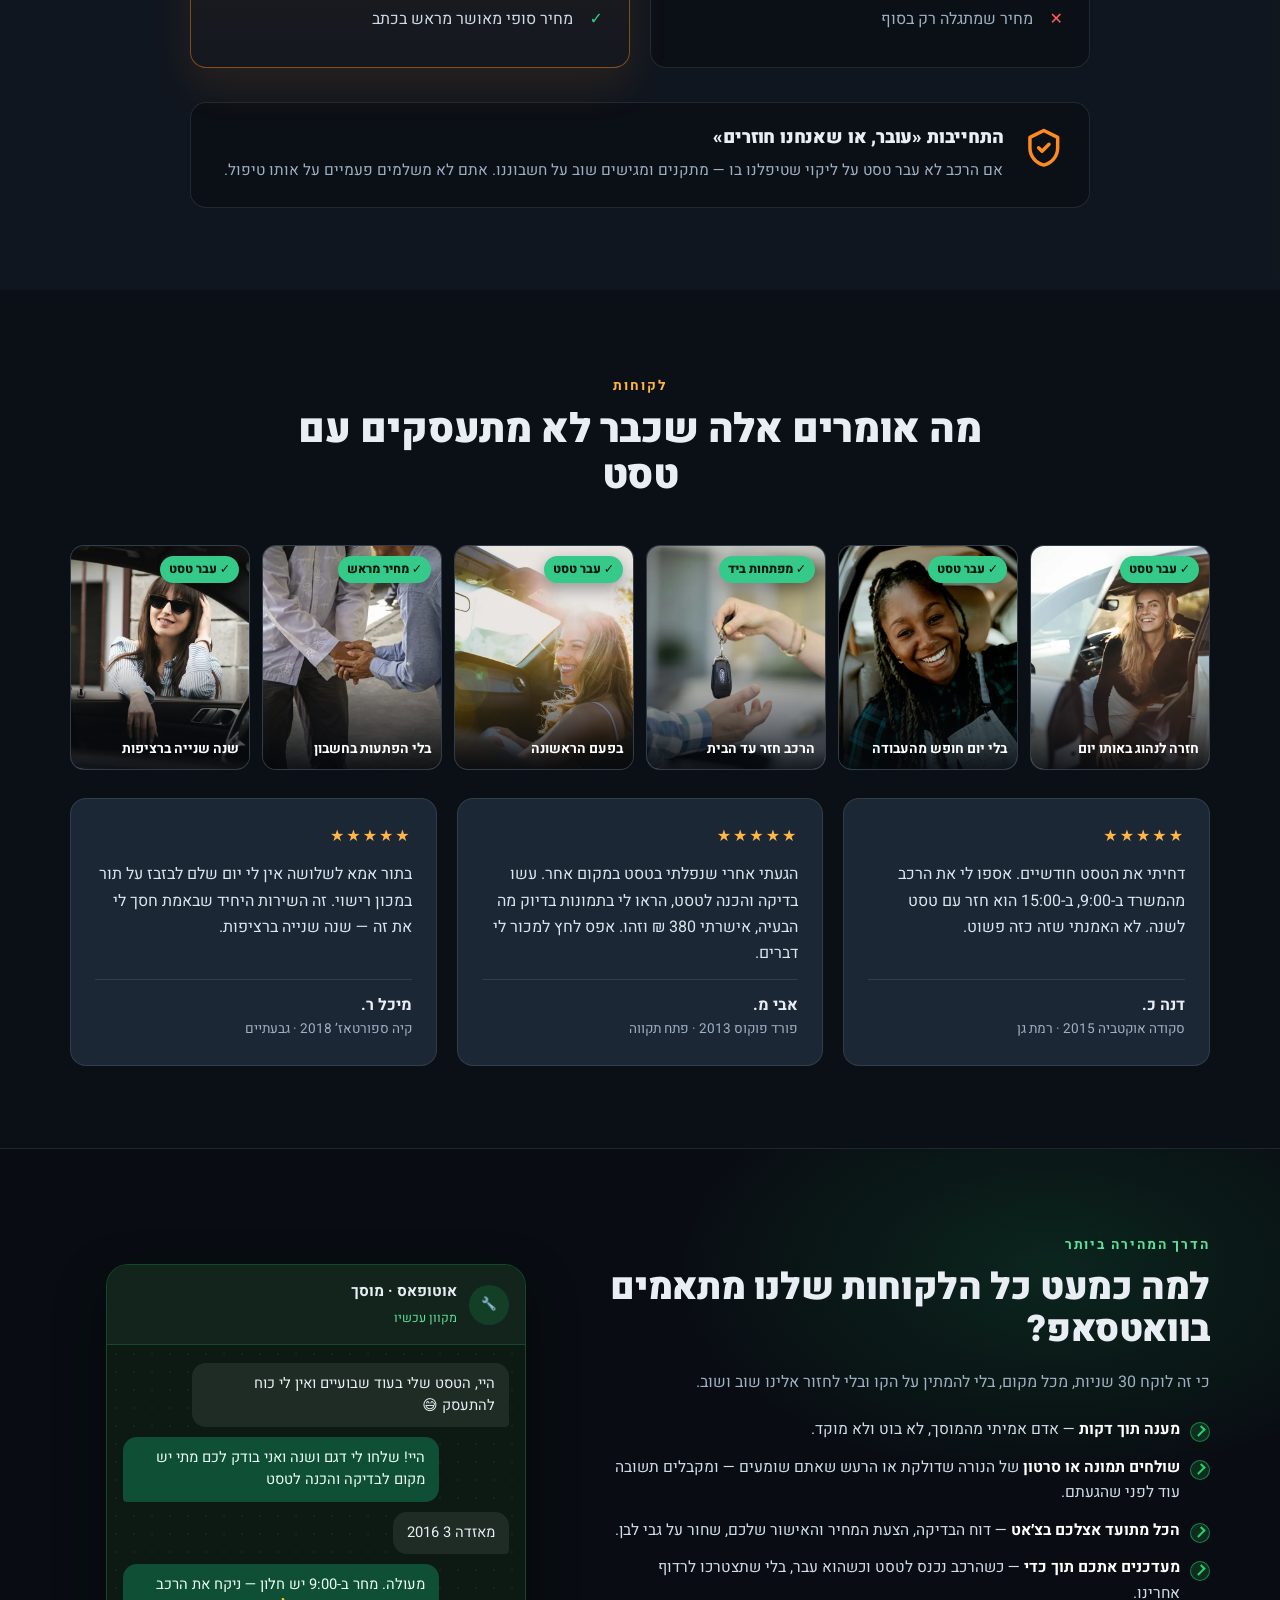
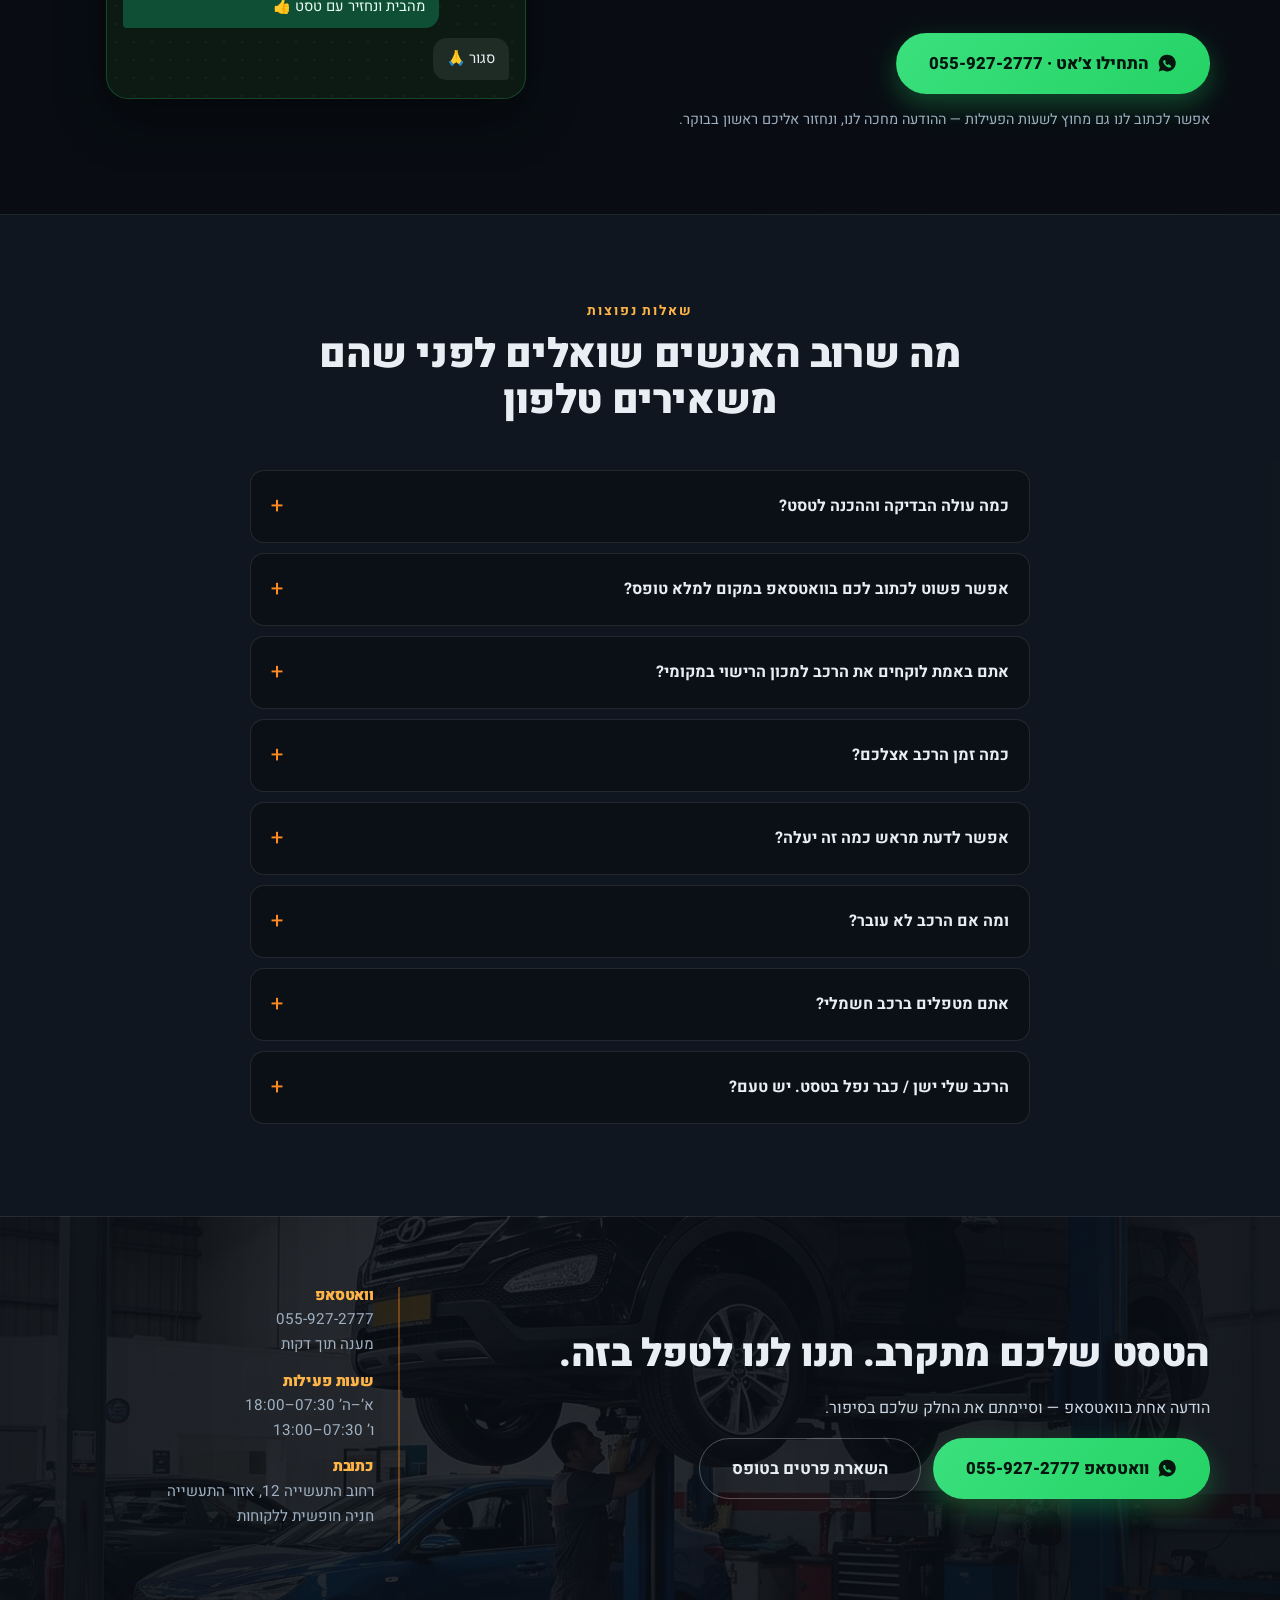
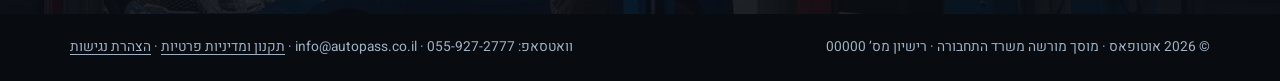
==== commit 9aa5ce61: "קרוסלת תמונות צבעונית בהיירו – מתחלפת כל שנייה, עובדת גם בטלפון - תמונות קטנות בחצי (ריבועים 80–112p" ====
--- a/index.html
+++ b/index.html
@@ -67,17 +67,17 @@
       <div class="strip" role="region" aria-label="תמונות מיום עבודה במוסך">
         <div class="strip__viewport">
           <ul class="strip__track">
-            <li class="strip__item"><img src="img/shop-01.webp" width="720" height="540" loading="eager" decoding="async" alt="רכב כסוף מורם על ליפט עם מכסה מנוע פתוח"><span>בדיקה לפני טסט על הליפט</span></li>
-            <li class="strip__item"><img src="img/shop-06.webp" width="720" height="540" loading="eager" decoding="async" alt="מכונאית מחייכת עם מפתח ברגים במוסך"><span>מקצועיות עם חיוך</span></li>
-            <li class="strip__item"><img src="img/shop-02.webp" width="720" height="540" loading="eager" decoding="async" alt="שני מכונאים עובדים מתחת לרכב מורם"><span>עבודת צוות על המתלים</span></li>
-            <li class="strip__item"><img src="img/shop-09.webp" width="720" height="540" loading="eager" decoding="async" alt="מכונאי עובד מתחת למכסה מנוע פתוח של רכב שטח"><span>אבחון תקלות לפני הטסט</span></li>
-            <li class="strip__item"><img src="img/shop-03.webp" width="720" height="540" loading="lazy" decoding="async" alt="רכב ספורט כחול על ליפט ומכונאי עובד מתחתיו"><span>מלמטה רואים הכל</span></li>
-            <li class="strip__item"><img src="img/shop-07.webp" width="720" height="540" loading="lazy" decoding="async" alt="מכונאית רוכנת מעל חזית של רכב לבן"><span>עין לפרטים הקטנים</span></li>
-            <li class="strip__item"><img src="img/shop-11.webp" width="720" height="540" loading="lazy" decoding="async" alt="רכב אדום על ליפט ומכונאי בודק את הגלגל האחורי"><span>בלמים וצמיגים – בדיקה מקרוב</span></li>
-            <li class="strip__item"><img src="img/shop-08.webp" width="720" height="540" loading="lazy" decoding="async" alt="מכונאי מביט כלפי מעלה ועובד בתחתית רכב מורם"><span>מתחת לרכב, לא מאחורי שולחן</span></li>
-            <li class="strip__item"><img src="img/shop-04.webp" width="720" height="540" loading="lazy" decoding="async" alt="מכונאי רוכן מעל מנוע של רכב ליד עמודי הליפט"><span>בדיקת מנוע ליד הליפט</span></li>
-            <li class="strip__item"><img src="img/shop-10.webp" width="720" height="540" loading="lazy" decoding="async" alt="מכונאי בודק מנוע של רכב עם מכסה פתוח"><span>מנועי בנזין, דיזל והיברידי</span></li>
-            <li class="strip__item"><img src="img/shop-05.webp" width="720" height="540" loading="lazy" decoding="async" alt="מכונאי שוכב על הרצפה מתחת לרכב אדום מוקף כלי עבודה"><span>גם על הרצפה, כשצריך</span></li>
+            <li class="strip__item"><img src="img/shop-01-sm.webp" width="240" height="240" loading="eager" decoding="async" alt="רכב כסוף מורם על ליפט עם מכסה מנוע פתוח"></li>
+            <li class="strip__item"><img src="img/shop-06-sm.webp" width="240" height="240" loading="eager" decoding="async" alt="מכונאית מחייכת עם מפתח ברגים במוסך"></li>
+            <li class="strip__item"><img src="img/shop-02-sm.webp" width="240" height="240" loading="eager" decoding="async" alt="שני מכונאים עובדים מתחת לרכב מורם"></li>
+            <li class="strip__item"><img src="img/shop-09-sm.webp" width="240" height="240" loading="eager" decoding="async" alt="מכונאי עובד מתחת למכסה מנוע פתוח של רכב שטח"></li>
+            <li class="strip__item"><img src="img/shop-03-sm.webp" width="240" height="240" loading="lazy" decoding="async" alt="רכב ספורט כחול על ליפט ומכונאי עובד מתחתיו"></li>
+            <li class="strip__item"><img src="img/shop-07-sm.webp" width="240" height="240" loading="lazy" decoding="async" alt="מכונאית רוכנת מעל חזית של רכב לבן"></li>
+            <li class="strip__item"><img src="img/shop-11-sm.webp" width="240" height="240" loading="lazy" decoding="async" alt="רכב אדום על ליפט ומכונאי בודק את הגלגל האחורי"></li>
+            <li class="strip__item"><img src="img/shop-08-sm.webp" width="240" height="240" loading="lazy" decoding="async" alt="מכונאי מביט כלפי מעלה ועובד בתחתית רכב מורם"></li>
+            <li class="strip__item"><img src="img/shop-04-sm.webp" width="240" height="240" loading="lazy" decoding="async" alt="מכונאי רוכן מעל מנוע של רכב ליד עמודי הליפט"></li>
+            <li class="strip__item"><img src="img/shop-10-sm.webp" width="240" height="240" loading="lazy" decoding="async" alt="מכונאי בודק מנוע של רכב עם מכסה פתוח"></li>
+            <li class="strip__item"><img src="img/shop-05-sm.webp" width="240" height="240" loading="lazy" decoding="async" alt="מכונאי שוכב על הרצפה מתחת לרכב אדום מוקף כלי עבודה"></li>
           </ul>
         </div>
         <button type="button" class="strip__toggle" id="stripToggle" aria-pressed="false">
--- a/styles.css
+++ b/styles.css
@@ -713,7 +713,7 @@
 .hero__copy{min-width:0}
 .strip{position:relative;margin:4px 0 22px}
 .strip__toggle{
-  position:absolute;top:8px;left:8px;z-index:2;width:40px;height:40px;padding:0;
+  position:absolute;top:50%;left:4px;z-index:2;width:34px;height:34px;padding:0;transform:translateY(-50%);
   display:grid;place-items:center;border-radius:50%;
   background:rgba(9,13,19,.72);color:#fff;border:1px solid rgba(255,255,255,.3);backdrop-filter:blur(4px);
   font:inherit;font-size:.8rem;cursor:pointer;transition:border-color .2s,background .2s;
@@ -723,22 +723,28 @@
 .strip__toggle-play,.strip.is-paused .strip__toggle-pause{display:none}
 .strip.is-paused .strip__toggle-play{display:inline}
 .strip__viewport{
-  overflow:hidden;border-radius:16px;
-  mask-image:linear-gradient(90deg,transparent,#000 5%,#000 95%,transparent);
-}
-.strip__track{display:flex;gap:10px;padding-inline-end:10px;width:max-content;animation:stripRun 55s linear infinite}
-.strip:hover .strip__track,.strip:focus-within .strip__track,.strip.is-paused .strip__track{animation-play-state:paused}
-@keyframes stripRun{to{transform:translateX(50%)}}
+  overflow:hidden;padding:12px 0;
+  mask-image:linear-gradient(90deg,transparent,#000 6%,#000 94%,transparent);
+}
+/* הצעדים מנוהלים ב-script.js; כאן רק המעבר בין צעד לצעד */
+.strip__track{display:flex;gap:10px;width:max-content;transition:transform .55s cubic-bezier(.7,0,.3,1);will-change:transform}
+.strip.no-anim .strip__track,.strip.no-anim .strip__item{transition:none}
 .strip__item{
-  position:relative;flex:0 0 auto;width:clamp(180px,17vw,220px);aspect-ratio:4/3;
-  border-radius:12px;overflow:hidden;border:1px solid var(--line);background:var(--ink-3);
-}
-.strip__item img{display:block;width:100%;height:100%;object-fit:cover;filter:saturate(.92) contrast(1.04);transition:transform .6s ease,filter .4s}
-.strip__item:hover img{transform:scale(1.06);filter:none}
-.strip__item span{
-  position:absolute;inset-inline:0;bottom:0;padding:24px 10px 8px;font-weight:700;font-size:.8rem;line-height:1.3;color:#fff;
-  background:linear-gradient(180deg,rgba(5,8,12,0),rgba(5,8,12,.88) 55%);
-}
+  --c1:#ff8a1f;--c2:#ffd166;--glow:rgba(255,138,31,.45);
+  position:relative;flex:0 0 auto;width:clamp(84px,8.6vw,112px);aspect-ratio:1;
+  padding:3px;border-radius:16px;background:linear-gradient(135deg,var(--c1),var(--c2));
+  box-shadow:0 6px 16px -6px var(--glow);
+  transition:transform .45s cubic-bezier(.3,1.5,.5,1),box-shadow .45s;
+}
+.strip__item:nth-child(5n+2){--c1:#22c55e;--c2:#a3e635;--glow:rgba(34,197,94,.45)}
+.strip__item:nth-child(5n+3){--c1:#2f8cff;--c2:#38e1ff;--glow:rgba(47,140,255,.45)}
+.strip__item:nth-child(5n+4){--c1:#ff4f8b;--c2:#ff9a3c;--glow:rgba(255,79,139,.45)}
+.strip__item:nth-child(5n+5){--c1:#ffc400;--c2:#2ee6a6;--glow:rgba(255,196,0,.45)}
+.strip__item img{
+  display:block;width:100%;height:100%;object-fit:cover;border-radius:13px;
+  filter:saturate(1.3) contrast(1.08) brightness(1.04);
+}
+.strip__item.is-hot{z-index:1;transform:scale(1.16) rotate(-3deg);box-shadow:0 10px 26px -4px var(--glow),0 0 0 2px rgba(255,255,255,.85)}
 
 /* לקוחות מרוצים */
 .clients{display:grid;grid-template-columns:repeat(6,1fr);gap:12px;margin-bottom:28px}
@@ -900,7 +906,7 @@
 }
 @media (max-width:560px){
   .clients{grid-template-columns:1fr 1fr;gap:10px}
-  .strip__item{width:160px}
+  .strip__item{width:80px;border-radius:14px}
 }
 
 /* מצבי תפריט הנגישות */
@@ -911,8 +917,6 @@
 html.a11y-motion .strip__toggle{display:none}
 html.a11y-motion .wa-confirm__typing{display:none!important}
 @media (prefers-reduced-motion:reduce){
-  .strip__viewport{overflow-x:auto;mask-image:none}
-  .strip__toggle{display:none}
   .wa-confirm__typing{display:none!important}
 }
 
